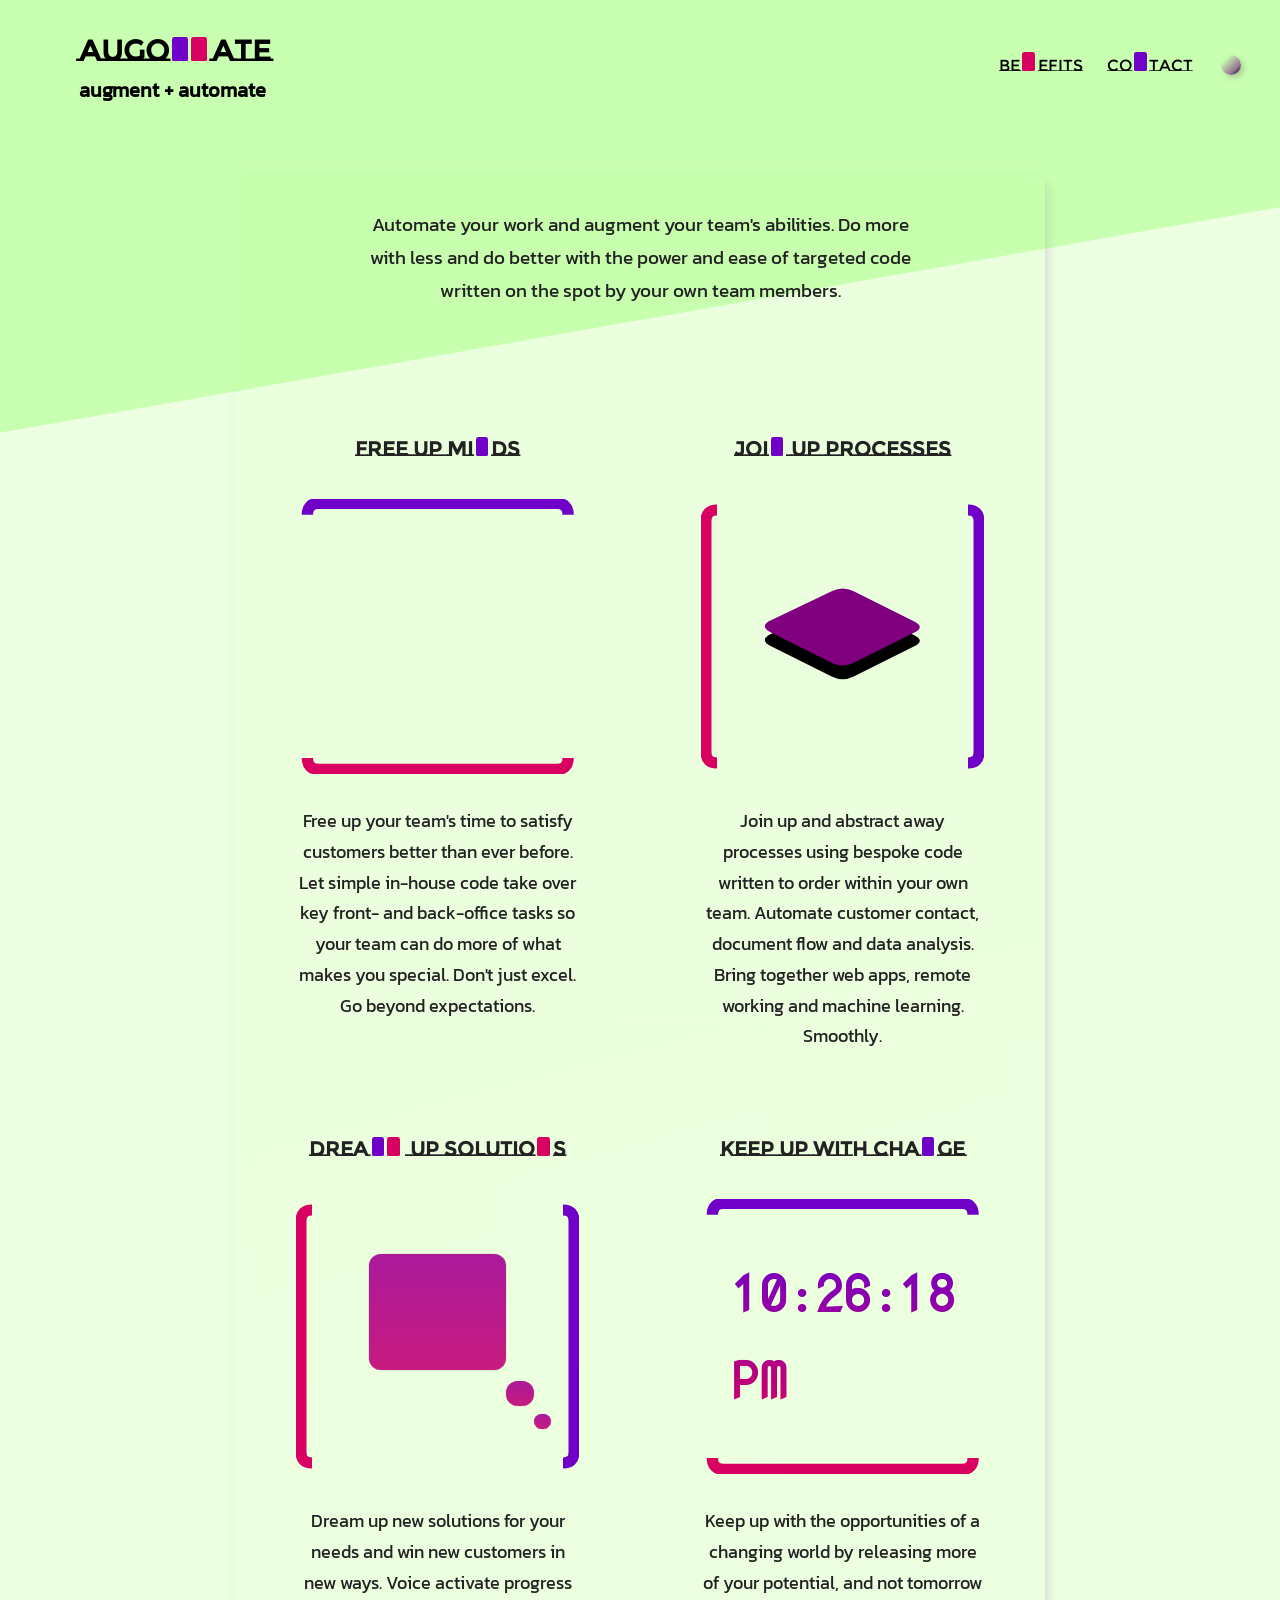
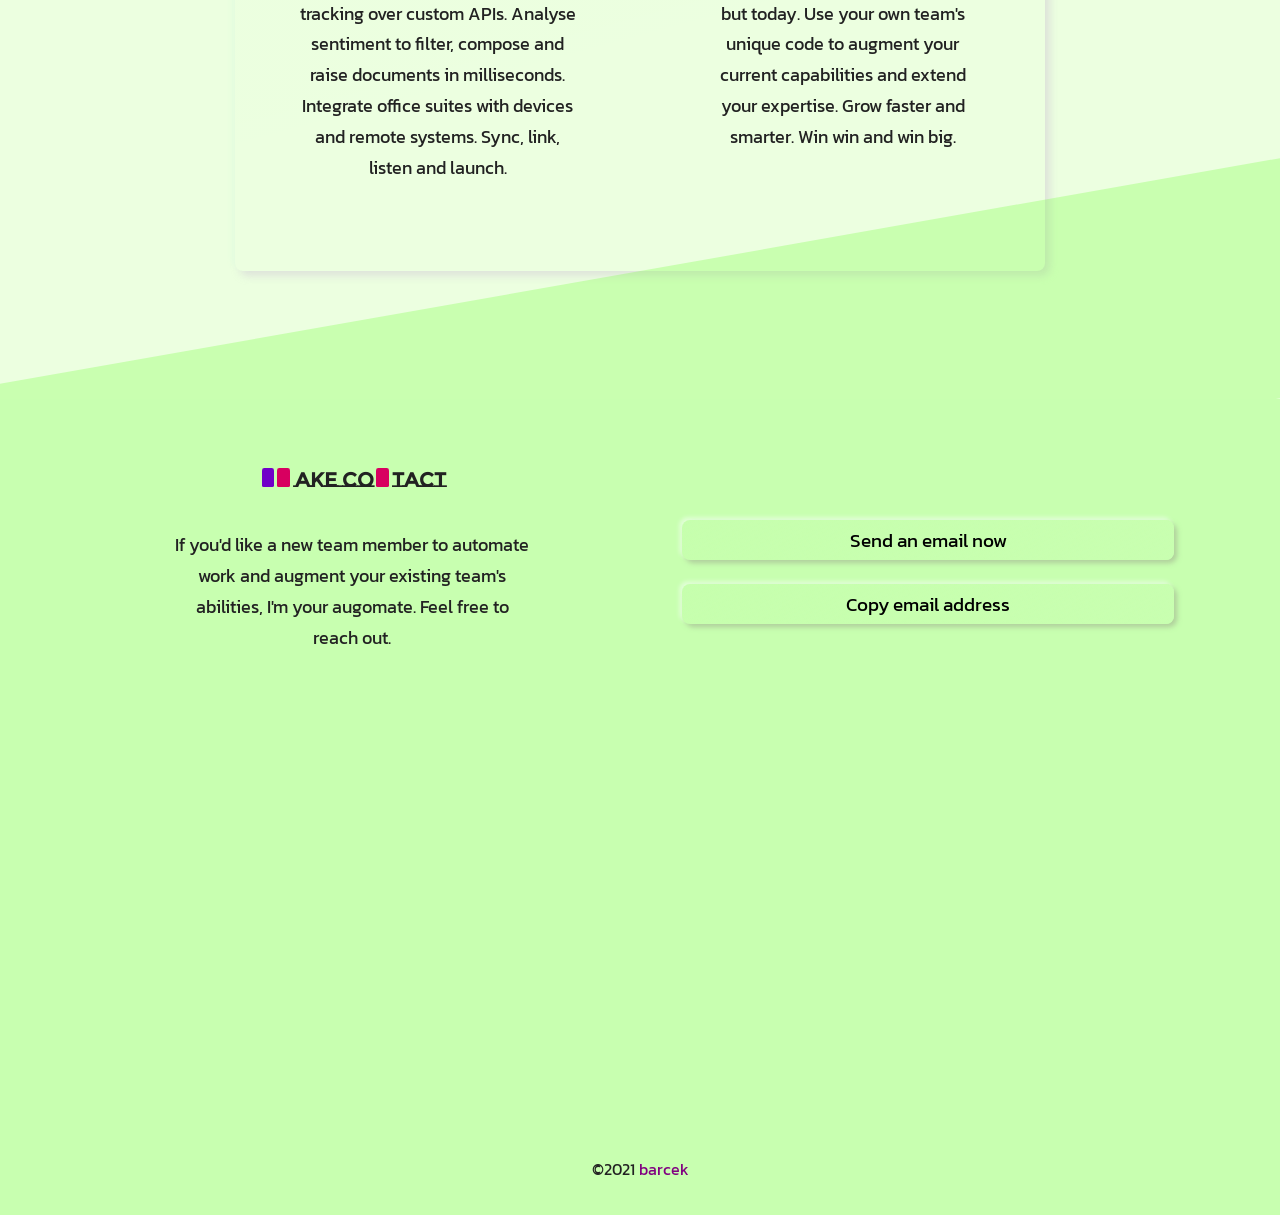
==== index.html @ 71f77b96 "feature: added 'Skip to content' link" ====
<!DOCTYPE html>
<html lang="en">

    <head>

        <meta charset="utf-8">
        <meta name="viewport" content="width=device-width,initial-scale=1.0">

        <meta name="title" content="AUGOMATE | automate your work & augment your team's abilities">
        <meta name="description" content="Do more & do better with the power & ease of targeted code written on the spot by your own team members.">
        <meta name="keywords" content="automation, automate, automated, augmentation, augment, augmented, team, back-office, join up, integrate, sync, excel, better, resources, processes, solutions, analysis, document, flow, app, remote, in-house, bespoke, code">

        <title>AUGOMATE | augment + automate</title>

        <link rel="icon" href="[data-uri]">
        <link rel="stylesheet" href="./style.css">
        <script src="./script.js" defer></script>

    </head>

    <body>

        <div class="splash splash--top"></div>

        <a href="#content" class="skip">Skip to content</a>

        <header>
            <a href="index.html">
                <section class="title__frame">
                    <h1 class="title__name" aria-label="augomate">
                        augo<span class="hidden">m</span><span class="bar bar--large bar--left"></span><span class="bar bar--large bar--right"></span>ate
                    </h1>
                    <h2 class="title__summary">
                        augment + automate
                    </h2>
                </section>
            </a>

            <nav class="outline outline--lit hidden" aria-label="main">
                <button class="btn--raised btn--menu" aria-controls="menu" aria-pressed="false" aria-label="menu toggle">
                    <div></div>
                    <div></div>
                    <div></div>
                </button>
            </nav>
            <ul class="menu__list transparent hidden" id="menu" aria-expanded="false">
                <div class="outline outline--lit">
                    <a href="#benefits" aria-label="benefits">
                        Be<span class="hidden">n</span><span class="bar bar--small bar--solo"></span>efits
                    </a>
                </div>
                <div class="outline outline--lit">
                    <a href="#contact" aria-label="contact">
                        Co<span class="hidden">n</span><span class="bar bar--small bar--solo"></span>tact
                    </a>
                </div>
                <div class="outline outline--lit theme__outline" tabindex="0" aria-label="theme toggle">
                    <div class="theme__disc"></div>
                </div>
            </ul>

        </header>

        <main id="content">

            <section class="card intro transparent">
                <p>Automate your work and augment your team's abilities. Do more with less and do better with the power and ease of targeted code written on the spot by your own team members.</p>
            </section>

            <article class="tablet tablet--offset">

                <section class="card transparent" id="benefits">
                    <h1 aria-label="free up minds">
                        Free Up Mi<span class="hidden">n</span><span class="bar bar--small bar--solo"></span>ds
                    </h1>
                    <div class="box" id="flow" role="presentation">
                        <svg class="box__bracket box__bracket--horizontal box__bracket--upper" viewBox="0 0 25 2">
                            <path d="M1,2 Q1,1 2,1 L23,1 Q24,1 24,2"></path>
                        </svg>
                        <div class="noscript">
                            <div class="flow__symbol">&num;</div>
                            <div class="flow__symbol">&hearts;</div>
                            <div class="flow__symbol">&reg;</div>
                            <div class="flow__symbol">&check;</div>
                            <div class="flow__symbol">&euro;</div>
                        </div>
                        <svg class="box__bracket box__bracket--horizontal box__bracket--lower" viewBox="0 0 25 2">
                            <path d="M1,0 Q1,1 2,1 L23,1 Q24,1 24,0"></path>
                        </svg>
                    </div>
                    <p>Free up your team's time to satisfy customers better than ever before. Let simple in-house code take over key front- and back-office tasks so your team can do more of what makes you special. Don't just excel. Go beyond expectations.</p>
                </section>

                <section class="card transparent">
                    <h1 aria-label="join up processes">
                        Joi<span class="hidden">n</span><span class="bar bar--small bar--solo"></span> Up Processes
                    </h1>
                    <div class="box" id="grid" role="presentation">
                        <svg class="box__bracket box__bracket--vertical box__bracket--left" viewBox="0 0 2 25">
                            <path d="M2,1 Q1,1 1,2 L1,23 Q1,24 2,24"></path>
                        </svg>
                        <svg class="box__image" viewBox="0 0 100 100">
                            <path class="box__image--bottom" d="m54,37 l22,11 q4,2 0,4 l-22,11 q-4,2 -8,0 l-22,-11 q-4,-2 -1,-4 l23,-11 q4,-2 8,0 z"></path>
                            <path class="box__image--inflow" d="M0,20 L36,38"></path>
                            <path class="box__image--inflow" d="M0,80 L26,66 Q28,65 26,64 L22,62 Q20,61 22,60 L40,51"></path>
                            <path class="box__image--outflow" d="M100,20 L64,38"></path>
                            <path class="box__image--top" d="M54,32 L76,43 Q80,45 76,47 L54,58 Q50,60 46,58 L24,47 Q20,45 23,43 L46,32 Q50,30 54,32 Z"></path>
                        </svg>
                        <svg class="box__bracket box__bracket--vertical box__bracket--right" viewBox="0 0 2 25">
                            <path d="M0,1 Q1,1 1,2 L1,23 Q1,24 0,24"></path>
                        </svg>
                    </div>
                    <p>Join up and abstract away processes using bespoke code written to order within your own team. Automate customer contact, document flow and data analysis. Bring together web apps, remote working and machine learning. Smoothly.</p>
                </section>

                <section class="card transparent">
                    <h1 aria-label="dream up solutions">
                        Drea<span class="hidden">m</span><span class="bar bar--small bar--left"></span><span class="bar bar--small bar--right"></span> Up Solutio<span class="hidden">n</span><span class="bar bar--small bar--solo"></span>s
                    </h1>
                    <div class="box" id="idea" role="presentation">
                        <svg class="box__bracket box__bracket--vertical box__bracket--left" viewBox="0 0 2 25">
                            <path d="M2,1 Q1,1 1,2 L1,23 Q1,24 2,24"></path>
                        </svg>
                        <div class="idea__bubble idea__bubble--large">
                            <div class="idea__backdrop"></div>
                        </div>
                        <div class="idea__bubble idea__bubble--small">
                            <div class="idea__backdrop"></div>
                        </div>
                        <div class="idea__bubble idea__bubble--small">
                            <div class="idea__backdrop"></div>
                        </div>
                        <svg class="box__bracket box__bracket--vertical box__bracket--right" viewBox="0 0 2 25">
                            <path d="M0,1 Q1,1 1,2 L1,23 Q1,24 0,24"></path>
                        </svg>
                    </div>
                    <p>Dream up new solutions for your needs and win new customers in new ways. Voice activate progress tracking over custom APIs. Analyse sentiment to filter, compose and raise documents in milliseconds. Integrate office suites with devices and remote systems. Sync, link, listen and launch.</p>
                </section>

                <section class="card transparent">
                    <h1 aria-label="keep up with change">
                        Keep Up With Cha<span class="hidden">n</span><span class="bar bar--small bar--solo"></span>ge
                    </h1>
                    <div class="box" id="time" role="presentation">
                        <svg class="box__bracket box__bracket--horizontal box__bracket--upper" viewBox="0 0 25 2">
                            <path d="M1,2 Q1,1 2,1 L23,1 Q24,1 24,2"></path>
                        </svg>
                        <svg class="box__bracket box__bracket--horizontal box__bracket--lower" viewBox="0 0 25 2">
                            <path d="M1,0 Q1,1 2,1 L23,1 Q24,1 24,0"></path>
                        </svg>
                        <p></p>
                    </div>
                    <p>Keep up with the opportunities of a changing world by releasing more of your potential, and not tomorrow but today. Use your own team's unique code to augment your current capabilities and extend your expertise. Grow faster and smarter. Win win and win big.</p>
                </section>

            </article>

        </main>

        <div class="splash splash--bottom"></div>

        <form id="contact">

            <section class="card transparent">
                <h1 aria-label="make contact">
                    <span class="hidden">M</span><span class="bar bar--small bar--left"></span><span class="bar bar--small bar--right"></span>ake Co<span class="hidden">n</span><span class="bar bar--small bar--solo"></span>tact
                </h1>
                <p>If you'd like a new team member to automate work and augment your existing team's abilities, I'm your augomate. Feel free to reach out.</p>
            </section>

            <fieldset class="form__btns">
                <div class="outline">
                    <button id="contact-send" class="btn--raised btn--form">
                        Send an email now
                    </button>
                </div>

                <div class="outline">
                    <button id="contact-copy" class="btn--raised btn--form">
                        Copy email address
                    </button>
                </div>

                <p class="form__note form--summary" aria-live="polite"></p>
            </fieldset>

        </form>

        <footer>

            <p>&copy;2021 <a href="https://github.com/barcek">barcek</a></p>

        </footer>

    </body>
</html>
---- style.css ----
* {
    margin: 0;
    padding: 0;
    box-sizing: border-box;
}

@font-face {
    font-family: "Montserrat Subrayada";
    src: url("./fonts/Montserrat_Subrayada/MontserratSubrayada-Regular.ttf");
}

@font-face {
    font-family: "Kanit";
    src: url("./fonts/Kanit/Kanit-Regular.ttf");
}

@font-face {
    font-family: "Nova Mono";
    src: url("./fonts/Nova_Mono/NovaMono-Regular.ttf");
}

:root {

    --outline: rgb(32, 192, 16);

    --splash-translucent: rgba(96, 255, 32, 0.25);
    --splash-opaque: rgb(200, 255, 176);

    --plateau: rgba(96, 255, 32, 0.01);
    --background: rgb(236, 255, 224);

    --highlight-light: rgba(232, 255, 224, 0.9);
    --highlight-strong: rgba(228, 255, 224, 0.9);
    --shadow-light: rgba(216, 216, 216, 0.75);
    --shadow-strong: rgba(168, 192, 150, 0.75);

    --accent-warm: rgb(216, 0, 96);
    --accent-mid: purple;
    --accent-cool: rgb(112, 0, 200);

    --grayscale-strong: #000;
    --grayscale-light: #222;

	--theme-other-primary: #979;
	--theme-other-secondary: rgb(200, 255, 176);
}

@media screen and (prefers-color-scheme: dark) {

    :root {

        --outline: rgb(24, 144, 12);

        --splash-translucent: rgba(0, 1, 0, 0.25);
        --splash-opaque: rgb(40, 54, 40);

        --plateau: rgba(96, 168, 32, 0.01);
        --background: rgb(56, 72, 56);

        --highlight-light: rgba(64, 88, 64, 0.9);
        --highlight-strong: rgba(68, 88, 68, 0.9);
        --shadow-light: rgba(16, 32, 16, 0.75);
        --shadow-strong: rgba(8, 16, 8, 0.75);

        --accent-warm: rgb(216, 0, 96);
        --accent-mid: rgb(168, 96, 192);
        --accent-cool: rgb(148, 80, 248);

        --grayscale-strong: #eee;
        --grayscale-light: #ddd;

		--theme-other-primary: rgb(255, 232, 48);
	    --theme-other-secondary: orange;
    }
}

html {
    scroll-behavior: smooth;
}

body.dark {

    --outline: rgb(24, 144, 12);

    --splash-translucent: rgba(0, 1, 0, 0.25);
    --splash-opaque: rgb(40, 54, 40);

    --plateau: rgba(96, 168, 32, 0.01);
    --background: rgb(56, 72, 56);

    --highlight-light: rgba(64, 88, 64, 0.9);
    --highlight-strong: rgba(68, 88, 68, 0.9);
    --shadow-light: rgba(16, 32, 16, 0.75);
    --shadow-strong: rgba(18, 24, 18, 0.75);

    --accent-warm: rgb(216, 0, 96);
    --accent-mid: rgb(168, 96, 192);
    --accent-cool: rgb(148, 80, 248);

    --grayscale-strong: #eee;
    --grayscale-light: #ddd;

	--theme-other-primary: rgb(255, 232, 48);
	--theme-other-secondary: orange;
}

body {
    background-color: var(--background);
    font-family: "Kanit", "Arial", sans-serif;
    color: var(--grayscale-light);
    font-size: 1.05rem;
    line-height: 1.75;
    overflow-x: hidden;
}

body::before {
    content: "narrow";
    display: none;
}

a {
    color: var(--accent-mid);
    text-decoration: none;
}

/* Outline */

:focus {
    outline: none;
}

.outline {
    position: relative;
    display: inline-block;
    padding: 0.25rem;
    border: 0.4rem solid transparent;
    border-radius: 0.25rem;
    transition: 200ms;
}

.outline:focus-within {
    border: 0.4rem solid var(--outline);
}

.outline--lit:hover {
    border: 0.4rem solid var(--outline);
}

/* Splashes */

.splash {
    position: absolute;
    left: 0vw;
    width: 100%;
    background-color: var(--splash-translucent);
    transform: skew(0, -10deg);
}

.splash--top {
    top: -15vw;
    height: 60vw;
    z-index: 1;
}

.splash--bottom {
    height: 50vw;
}

/* Bars */

.bar {
    display: inline-block;
    border-radius: 0.15rem 0.15rem 0.1rem 0.1rem;
}

.bar--small {
    width: 0.8rem;
    height: 1.2rem;
}

.bar--large {
    width: 1rem;
    height: 1.5rem;
}

.bar--small:nth-of-type(odd),
.card:nth-of-type(odd) > h1 > .bar:nth-of-type(odd) {
    background-color: var(--accent-warm);
    animation: pump-low 2400ms 400ms infinite;
}

.bar--small:nth-of-type(even),
.card:nth-of-type(even) > h1 > .bar {
    background-color: var(--accent-cool);
    animation: pump-low 2400ms reverse infinite;
}

.bar--large:nth-of-type(odd) {
    background-color: var(--accent-warm);
    animation: pump-high 2400ms 400ms infinite;
}

.bar--large:nth-of-type(even) {
    background-color: var(--accent-cool);
    animation: pump-high 2400ms reverse infinite;
}

.bar--left {
    margin: 0 0.09rem 0 0.2rem;
}

.bar--right {
    margin: 0 0.3rem 0 0.09rem;
}

.bar--solo {
    margin: 0 0.15rem;
}

@keyframes pump-low {

    0% { height: 1.2rem; }
    10% { height: 0.3rem; }
    20% { height: 0.3rem; }
    30% { height: 1.2rem; }
    40% { height: 1.2rem; }
    50% { height: 0.1rem; }
    60% { height: 1.2rem; }
    70% { height: 0.1rem; }
    80% { height: 0.3rem; }
    90% { height: 0.1rem; }
    100% { height: 1.2rem; }
}

@keyframes pump-high {

    0% { height: 1.5rem; }
    10% { height: 0.6rem; }
    20% { height: 0.6rem; }
    30% { height: 1.5rem; }
    40% { height: 1.5rem; }
    50% { height: 0.1rem; }
    60% { height: 1.2rem; }
    70% { height: 0.1rem; }
    80% { height: 0.3rem; }
    90% { height: 0.1rem; }
    100% { height: 1.5rem; }
}

/* Buttons */

button {
    border: none;
    border-radius: 0.5rem;
    transition: 300ms;
}

.btn--raised {
    background-color: var(--plateau);
    background-image: linear-gradient(-30deg, var(--splash-opaque), transparent);
    box-shadow: 0.2rem 0.2rem 0.3rem var(--shadow-strong), -0.15rem -0.15rem 0.25rem var(--highlight-light);
}

.btn--raised:active {
    background-color: var(--plateau);
    box-shadow: inset 0.2rem 0.2rem 0.5rem var(--shadow-strong), inset -0.2rem -0.2rem 0.5rem var(--highlight-light);
}

/* Header */

header {
    width: 100%;
    height: 9rem;
    padding: 1.65rem 1.5rem 1.5rem 1.5rem;
    color: var(--grayscale-strong);
}

.title__frame {
    position: relative;
    padding: 0.15rem;
    color: var(--grayscale-strong);
    transition: 300ms;
    z-index: 2;
}

.title__name {
    font-family: "Montserrat Subrayada", "Arial", sans-serif;
    font-size: 1.8rem;
}

.title__summary {
    position: absolute;
    top: 3rem;
    font-size: 1.28rem;
}

header > .outline {
    position: absolute;
    top: 2.15rem;
    right: 1.2rem;
    z-index: 3;
}

.btn--menu {
    position: relative;
    display: flex;
    flex-direction: column;
    align-items: center;
    justify-content: space-around;
    width: 2.5rem;
    height: 2.5rem;
    padding: 0.3rem;
    z-index: 3;
}

.btn--menu > div {
    width: 2rem;
    height: 0.35rem;
    background-color: var(--grayscale-light);
    border-radius: 0.15rem;
}

.menu__list {
    position: absolute;
    display: flex;
    align-items: center;
    justify-content: center;
    top: 1rem;
    right: 4.75rem;
    width: 17rem;
    padding: 1.35rem 0 1.35rem 0;
    list-style: none;
    font-family: "Montserrat Subrayada", "Arial", sans-serif;
    font-size: 1rem;
    text-align: right;
    transform: translateX(6rem);
    transition: 300ms;
    z-index: 2;
}

.menu__list > .outline {
    padding: 0.35rem 0.25rem 0.15rem 0.25rem;
}

.menu__list > .outline > a {
    color: inherit;
}

.menu__list > .outline:nth-of-type(odd) > a > .bar {
    background-color: var(--accent-warm);
    animation: pump-low 2400ms 400ms infinite;
}

.menu__list > .outline:nth-of-type(even) >  a > .bar {
    background-color: var(--accent-cool);
    animation: pump-low 2400ms reverse infinite;
}

/* Theme */

.theme__disc {
    width: 1.25rem;
    height: 1.25rem;
    margin: 0.2rem 0.25rem 0.3rem 0.25rem;
    background-image: linear-gradient(135deg, var(--theme-other-secondary) 20%, var(--theme-other-primary) 70%, var(--grayscale-strong));
    border-radius: 50%;
    box-shadow: 0.2rem 0.2rem 0.3rem var(--shadow-strong);
}

body.dark .theme__disc {
    background-image: linear-gradient(-30deg, var(--theme-other-secondary) 1%, var(--theme-other-primary) 75%, var(--grayscale-strong));
    box-shadow: 0 0 1rem var(--theme-other-primary);
}

/* Toggled classes */

.hidden {
    display: none;
}

.transparent {
    opacity: 0;
}

.open {
    transform: translateX(0);
}
/*
.visually-hidden {
    position: absolute;
    width: 1px;
    height: 1px;
    border: 0;
    padding: 0;
    clip: rect(0 0 0 0);
    white-space: nowrap;
    overflow: hidden;
    opacity: 0;
    transform: scale(0);
}
*/

/* Skip */

.skip {
    display: block;
    position: absolute;
    left: -7.5rem;
    padding: 0.3rem 0 0 0.5rem;
    font-size: 0.95rem;
    color: var(--grayscale-light);
    z-index: 1;
    transition: 300ms;
}

.skip:focus {
    left: 0;
}

/* Main */

.intro, .tablet {
    left: 50%;
    transform: translateX(-50%);
    width: 80%;
}

.intro {
    position: absolute;
    z-index: 1;
}

.tablet {
	display: flex;
	flex-wrap: wrap;
	align-items: flex-start;
	justify-content: center;
    position: relative;
    background-image: linear-gradient(-15deg, transparent, var(--plateau));
    border-radius: 0.5rem;
    box-shadow: 0.3rem 0.3rem 0.5rem var(--shadow-light), -0.2rem -0.2rem 0.35rem var(--highlight-strong);
    overflow: hidden;
}

.tablet--offset {
    padding-top: 15rem;
}

.card {
    display: flex;
    flex-wrap: wrap;
    align-items: center;
    justify-content: center;
    transition: 800ms;
}

.card > h1 {
    width: 100%;
    margin-top: 2rem;
    font-family: "Montserrat Subrayada", "Arial", sans-serif;
    font-size: 1.15rem;
    text-align: center;
}

.card > p {
    padding: 10%;
    text-align: center;
}

.card > p + p {
    padding-top: 0;
}

.card > p:first-of-type:last-of-type {
    padding-top: 2rem;
    padding-bottom: 3rem;
}

.box {
    position: relative;
    width: 80%;
    height: 62vw;
    margin-top: 2rem;
    padding: 1%;
    background-color: transparent;
    overflow: hidden;
}

.box__bracket {
    position: absolute;
    stroke-width: 1;
    fill: none;
}

.box__bracket--horizontal {
    width: 100%;
}

.box__bracket--vertical {
    height: 100%;
}

.box__bracket--upper, .box__bracket--right {
    stroke: var(--accent-cool);
}

.box__bracket--lower, .box__bracket--left {
    stroke: var(--accent-warm);
}

.box__bracket--upper {
    left: 0;
    top: -2.5%;
}

.box__bracket--lower {
    left: 0;
    bottom: -2.5%;
}

.box__bracket--left {
    top: 0;
    left: -2%;
}

.box__bracket--right {
    top: 0;
    right: -2%;
}

/* Flow */

#flow > .flow__symbol, #flow > .noscript > .flow__symbol {
    position: absolute;
    top: 100%;
    left: 50%;
    color: var(--accent-cool);
    font-size: 3rem;
    text-shadow: 0 0 0.05rem var(--accent-mid);
    animation: rise 2400ms linear infinite;
    z-index: -1;
}

#flow > .noscript > .flow__symbol:nth-of-type(1) {
    left: 15%;
    font-size: 2.5rem;
}

#flow > .noscript > .flow__symbol:nth-of-type(2) {
    left: 70%;
    font-size: 3rem;
    animation-delay: 600ms;
}

#flow > .noscript > .flow__symbol:nth-of-type(3) {
    left: 80%;
    font-size: 3.25rem;
    animation-delay: 2400ms;
}

#flow > .noscript > .flow__symbol:nth-of-type(4) {
    left: 30%;
    font-size: 2.75rem;
    animation-delay: 1800ms;
}

#flow > .noscript > .flow__symbol:nth-of-type(5) {
    left: 50%;
    font-size: 3.5rem;
    animation-delay: 1200ms;
}

@keyframes rise {

    from {
        top: 100%;
        color: var(--accent-warm);
        opacity: 1;
        text-shadow: 0 0 0.075rem var(--accent-warm);
    }
    to {
        top: -35%;
        color: var(--accent-cool);
        opacity: 0.75;
        text-shadow: 0 0 0.075rem var(--accent-cool);
    }
}

/* Grid */

.box__image--inflow,
.box__image--outflow {
    stroke: #000;
    stroke-width: 3;
    stroke-linecap: round;
    fill: none;
}

.box__image--inflow {
    stroke: var(--accent-warm);
    stroke-dasharray: 60;
    stroke-dashoffset: 60;
    animation: flow-in 1600ms linear infinite;
}

.box__image--outflow {
    stroke: var(--accent-cool);
    stroke-width: 4;
    stroke-dasharray: 60;
    stroke-dashoffset: -60;
    animation: flow-out 1600ms 1600ms linear infinite;
}

.box__image--top {
    stroke: none;
    fill: var(--accent-mid);
    animation: pulse 800ms ease alternate infinite;
}

@keyframes flow-in {
    from {
        stroke-dashoffset: 60;
    }
    to {
        stroke-dashoffset: -60;
    }
}

@keyframes flow-out {
    from {
        stroke-dashoffset: -60;
    }
    to {
        stroke-dashoffset: 60;
    }
}

@keyframes pulse {
    from {
        fill: var(--accent-warm);
    }
    to {
        fill: var(--accent-cool);
    }
}

/* Idea */

.idea__bubble {
    position: absolute;
    border-radius: 0.75rem;
    box-shadow: 0 0 0.05rem var(--accent-mid);
    overflow: hidden;
    animation: fade-in-out 2400ms alternate infinite;
}

.idea__bubble--large {
    top: 20%;
    left: 26%;
    width: 48%;
    height: 42%;
    animation-delay: 800ms;
}

.idea__bubble--small:nth-of-type(2) {
    top: 66%;
    left: 74%;
    width: 10%;
    height: 9%;
    animation-delay: 400ms;
}

.idea__bubble--small:last-of-type {
    top: 78%;
    left: 84%;
    width: 6%;
    height: 5.5%;
}

.idea__backdrop {
    width: 265%;
    height: 325%;
    background-image: linear-gradient(var(--accent-cool), var(--accent-warm));
    opacity: 0.9;
    transform: translate(-50%, -50%);
    transform-origin: 50% 50%;
    animation: shift 2500ms ease-in-out alternate infinite;
}

@keyframes fade-in-out {
    0% {
        opacity: 0;
    }
    25% {
        opacity: 0;
    }
    100% {
        opacity: 1;
    }
}

@keyframes shift {
    from {
        transform: translate(-50%, -50%) rotate(0deg);
    }
    to {
        transform: translate(-50%, -50%) rotate(360deg);
    }
}

/* Time */

#time > p {
    position: absolute;
    top: 50%;
    left: 50%;
    transform: translate(-50%, -50%);
    color: var(--accent-mid);
    font-family: "Nova Mono", monospace;
    font-size: 12vw;
    font-weight: 600;
    animation: leap ease 1200ms;
}

@supports (background-clip: text) {

    #time > p {
        background-image: linear-gradient(180deg, var(--accent-cool), var(--accent-warm));
        background-clip: text;
        color: transparent;
    }
}

@keyframes leap {
    from {
        transform: translate(-50%, -50%) scale(1.02);
    }
    to {
        transform: translate(-50%, -50%) scale(1);
    }
}

/* Contact */

#contact {
	display: flex;
	flex-wrap: wrap;
	align-items: flex-start;
	justify-content: center;
    position: relative;
    top: 4rem;
    width: 100%;
    padding: 0 12vw;
    background-color: var(--splash-opaque);
    z-index: 1;
}

form > .card {
    flex: 1 1 100%;
    margin-top: 5vw;
    margin-bottom: 2rem;
}

form .form__btns {
    width: 100%;
    border: none;
}

form .outline {
    display: block;
    width: 100%;
    margin-top: 0.25rem;
}

form .outline > .btn--form {
    width: 100%;
    height: 2.5rem;
    padding: 0.3rem;
    color: var(--grayscale-strong);
    font-family: "Kanit", "Arial", sans-serif;
    font-size: 1.2rem;
}

form .form__note {
    margin-bottom: 0;
    padding: 0.25rem 0 0 0.25rem;
    font-size: 1rem;
}

form .form--summary {
    height: 1.5rem;
    padding-top: 0.75rem;
    color: inherit;
    font-size: inherit;
    text-align: center;
    transition: 300ms;
}

/* Footer */

footer {
    position: relative;
    width: 100%;
    height: 55vw;
    display: flex;
    align-items: center;
    justify-content: center;
    background-color: var(--splash-opaque);
}

footer > p {
    position: absolute;
    bottom: 2rem;
    width: 80%;
    font-size: 0.7rem;
    text-align: center;
}

@media screen and (min-width: 400px) {

    body {
        font-size: 1.1rem;
    }

    .tablet--offset {
        padding-top: 14rem;
    }

    .card > h1 {
        font-size: 1.25rem;
    }
}

@media screen and (min-width: 500px) {

    .intro, .tablet {
        width: 64%;
    }

    .tablet--offset {
        padding-top: 16rem;
    }

    .card > p {
        padding: 10% 15%;
    }

    .box {
        width: 70%;
        height: 45vw;
    }

    #time > p {
        font-size: 8.5vw;
    }

    #contact {
        padding: 0 20vw;
    }

    footer > p {
        font-size: 0.8rem;
    }
}

@media screen and (min-width: 650px) {

    body::before {
        content: "wide";
        display: none;
    }

    header > .outline {
        display: none;
    }

    .title__frame {
        display: block;
        opacity: 1;
    }

    .menu__list {
        display: flex;
        top: 1rem;
        right: 0;
        width: 20rem;
        height: 6rem;
        padding: 1.35rem 0 1.35rem 0;
        transform: translateX(0);
        opacity: 1;
    }

    .menu__list > .outline {
        margin: 0 0 0 0.25rem;
    }

    .intro, .tablet {
        width: 90%;
    }

    .intro {
        font-size: 1.18rem;
    }

    .tablet {
        padding-bottom: 2.5rem;
    }

    .tablet--offset {
        padding-top: 14rem;
    }

    .card {
        flex: 1 1 45%;
    }

    .tablet--column {
        padding-left: 20%;
        padding-right: 20%;
    }

    .tablet--column > .card {
        flex: 1 1 100%;
    }

    .tablet--column > .card > p {
        padding: 0.75rem 0;
        text-align: left;
    }

    .tablet--column > .card > p:last-of-type {
        padding-bottom: 2rem;
    }

    .tablet--column > .card > button {
        margin: 1.5rem 0;
    }

    .box {
        height: 31vw;
    }

    #time > p {
        font-size: 6.4vw;
    }

    footer > p {
        font-size: 0.9rem;
    }
}

@media screen and (min-width: 750px) {

    .splash--top {
        height: 40vw;
    }

    #contact {
        top: 6rem;
    }

    footer > p {
        font-size: 1rem;
    }
}

@media screen and (min-width: 900px) {

    header {
        height: 11rem;
        padding: 1.5rem 6vw;
    }

    .intro, .tablet {
        width: 810px;
    }

    .tablet--column {
        padding-left: 160px;
        padding-right: 160px;
    }

    .box {
        height: 275px;
    }

    #time > p {
        font-size: 50px;
    }

    .splash--bottom, #contact {
        height: 15rem;
    }

    #contact {
        flex-gap: 1rem;
	    align-items: center;
	    justify-content: space-between;
        top: 8rem;
        padding: 5vw 5vw 0 5vw;
    }

    #contact > .card > h1 {
        margin-top: 0;
    }

    #contact > .card, #contact > .form__btns {
        flex: 1 1 30%;
        margin: 0 2rem;
    }

    .footer {
        height: 25rem;
    }
}

@media screen and (prefers-reduced-motion: reduce) {

    * {
        transition: none;
        animation: none;
    }

    html {
        scroll-behavior: auto;
    }
}
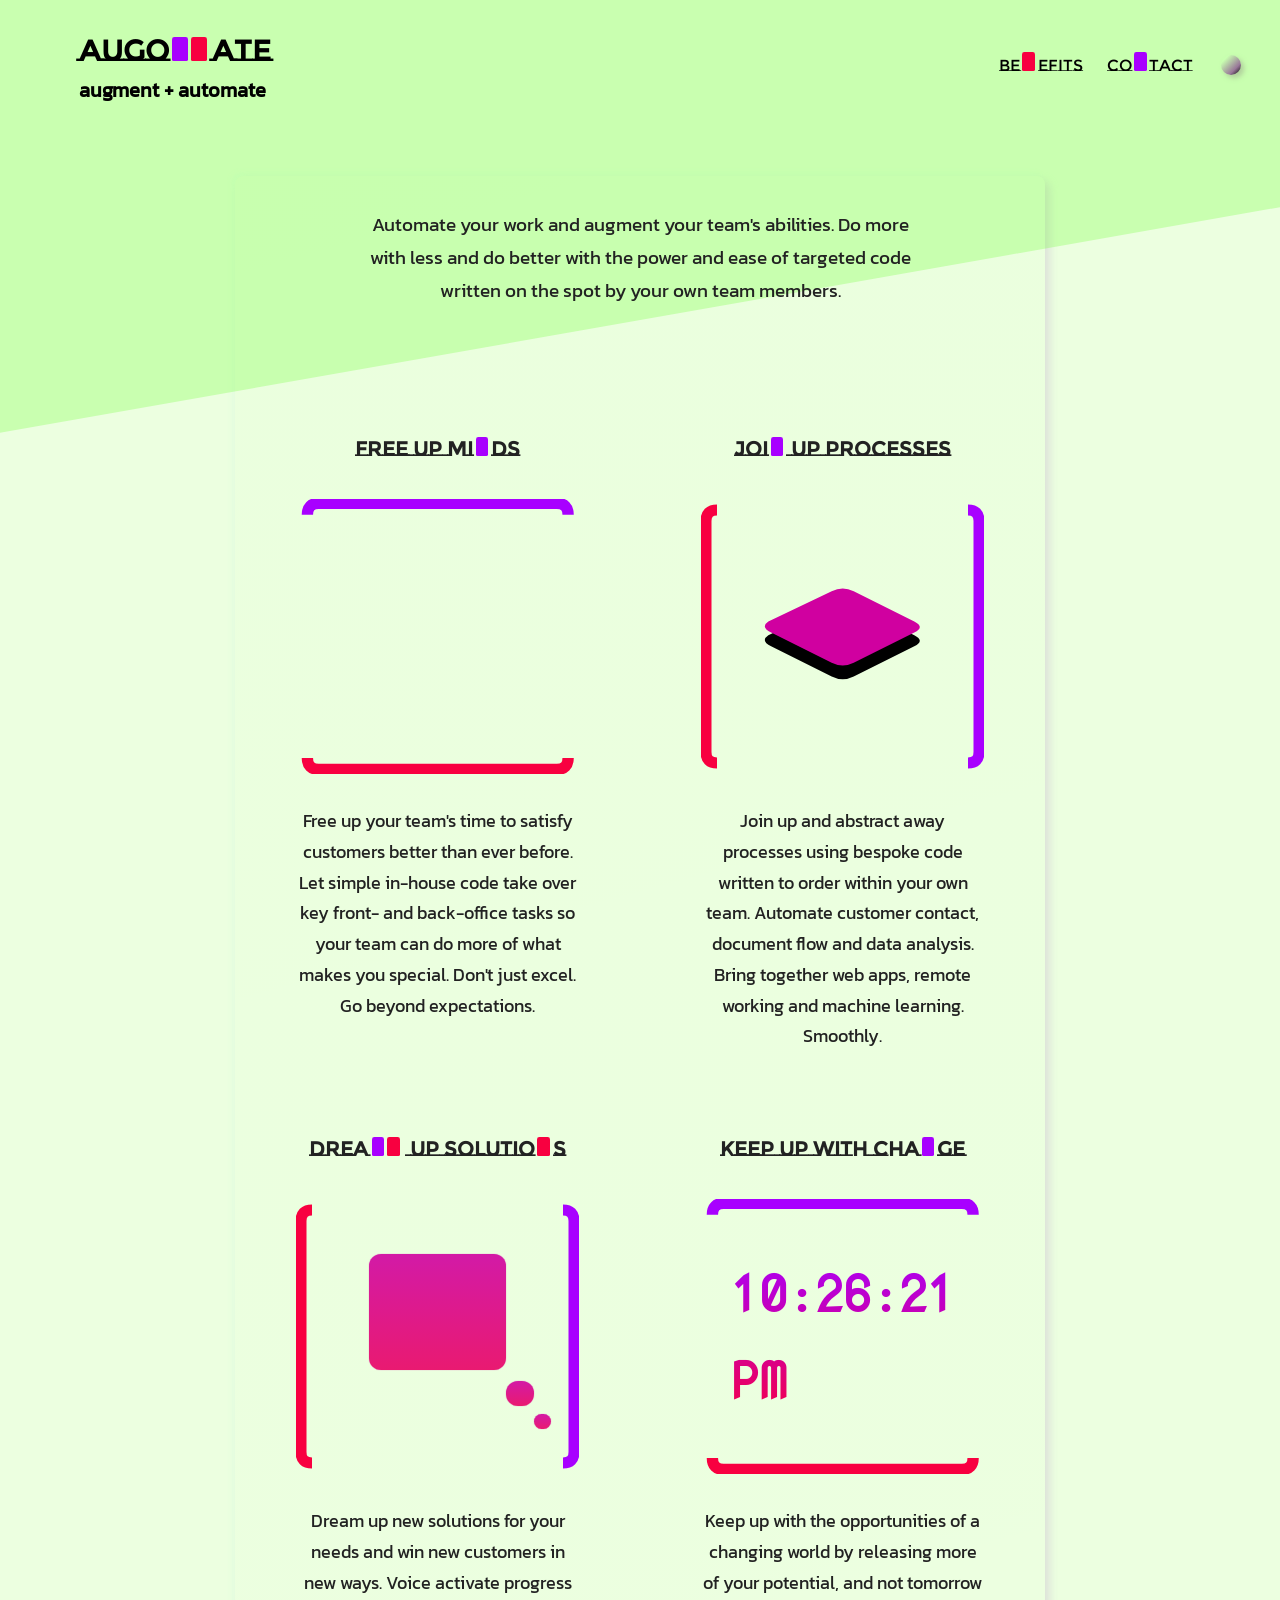
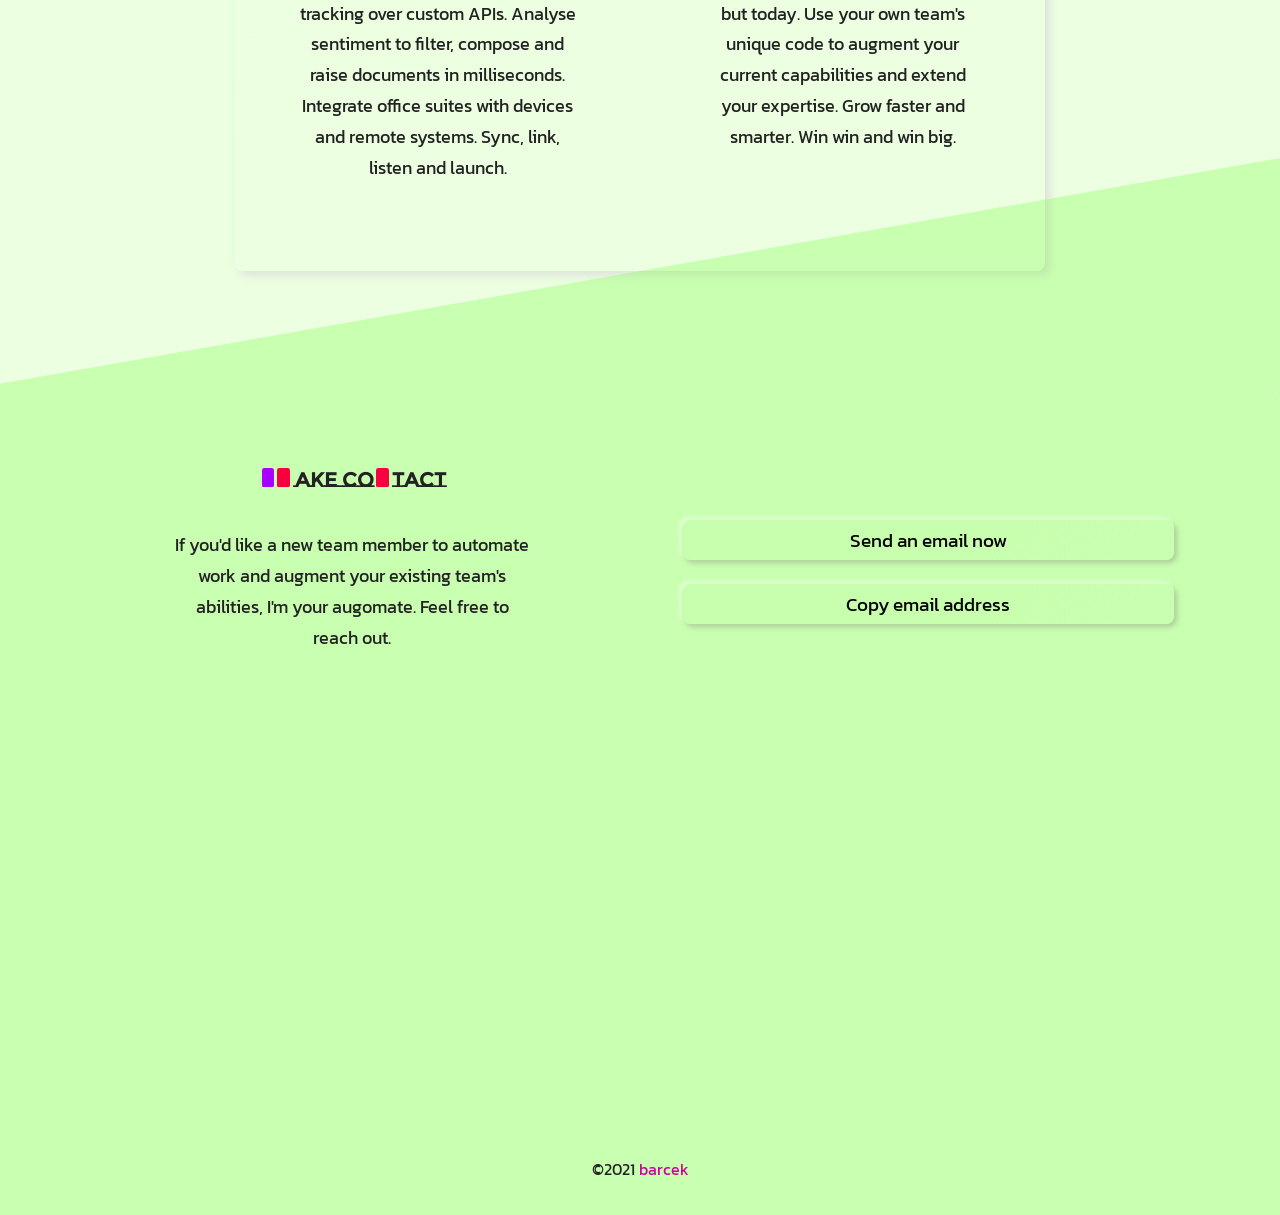
==== commit 91d3526b: "style: modified accent palette" ====
--- a/index.html
+++ b/index.html
@@ -12,7 +12,7 @@
 
         <title>AUGOMATE | augment + automate</title>
 
-        <link rel="icon" href="[data-uri]">
+        <link rel="icon" href="[data-uri]">
         <link rel="stylesheet" href="./style.css">
         <script src="./script.js" defer></script>
 
--- a/style.css
+++ b/style.css
@@ -34,9 +34,9 @@
     --shadow-light: rgba(216, 216, 216, 0.75);
     --shadow-strong: rgba(168, 192, 150, 0.75);
 
-    --accent-warm: rgb(216, 0, 96);
-    --accent-mid: purple;
-    --accent-cool: rgb(112, 0, 200);
+    --accent-warm: rgb(248, 0, 64);
+    --accent-mid: rgb(208, 0, 160);
+    --accent-cool: rgb(168, 0, 255);
 
     --grayscale-strong: #000;
     --grayscale-light: #222;
@@ -63,7 +63,7 @@
         --shadow-strong: rgba(8, 16, 8, 0.75);
 
         --accent-warm: rgb(216, 0, 96);
-        --accent-mid: rgb(168, 96, 192);
+        --accent-mid: rgb(182, 40, 172);
         --accent-cool: rgb(148, 80, 248);
 
         --grayscale-strong: #eee;
@@ -94,7 +94,7 @@
     --shadow-strong: rgba(18, 24, 18, 0.75);
 
     --accent-warm: rgb(216, 0, 96);
-    --accent-mid: rgb(168, 96, 192);
+    --accent-mid: rgb(182, 40, 172);
     --accent-cool: rgb(148, 80, 248);
 
     --grayscale-strong: #eee;
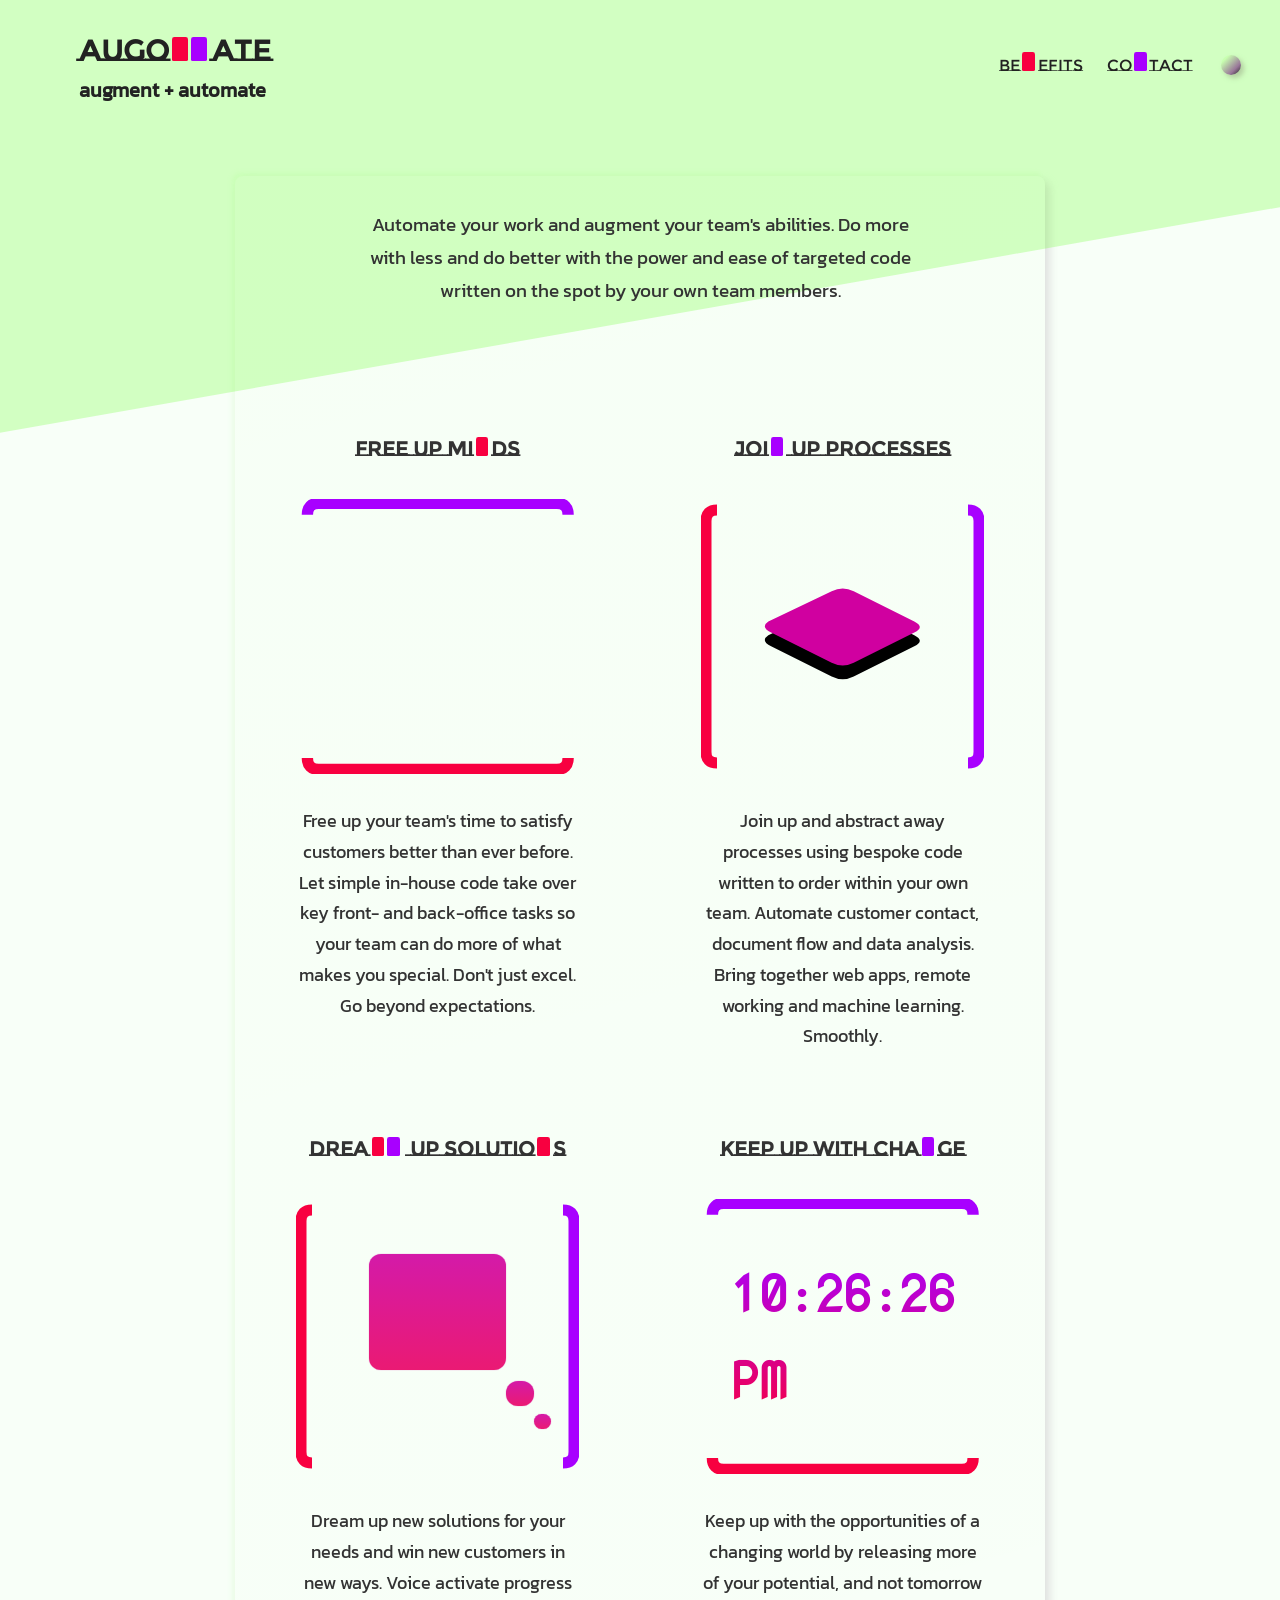
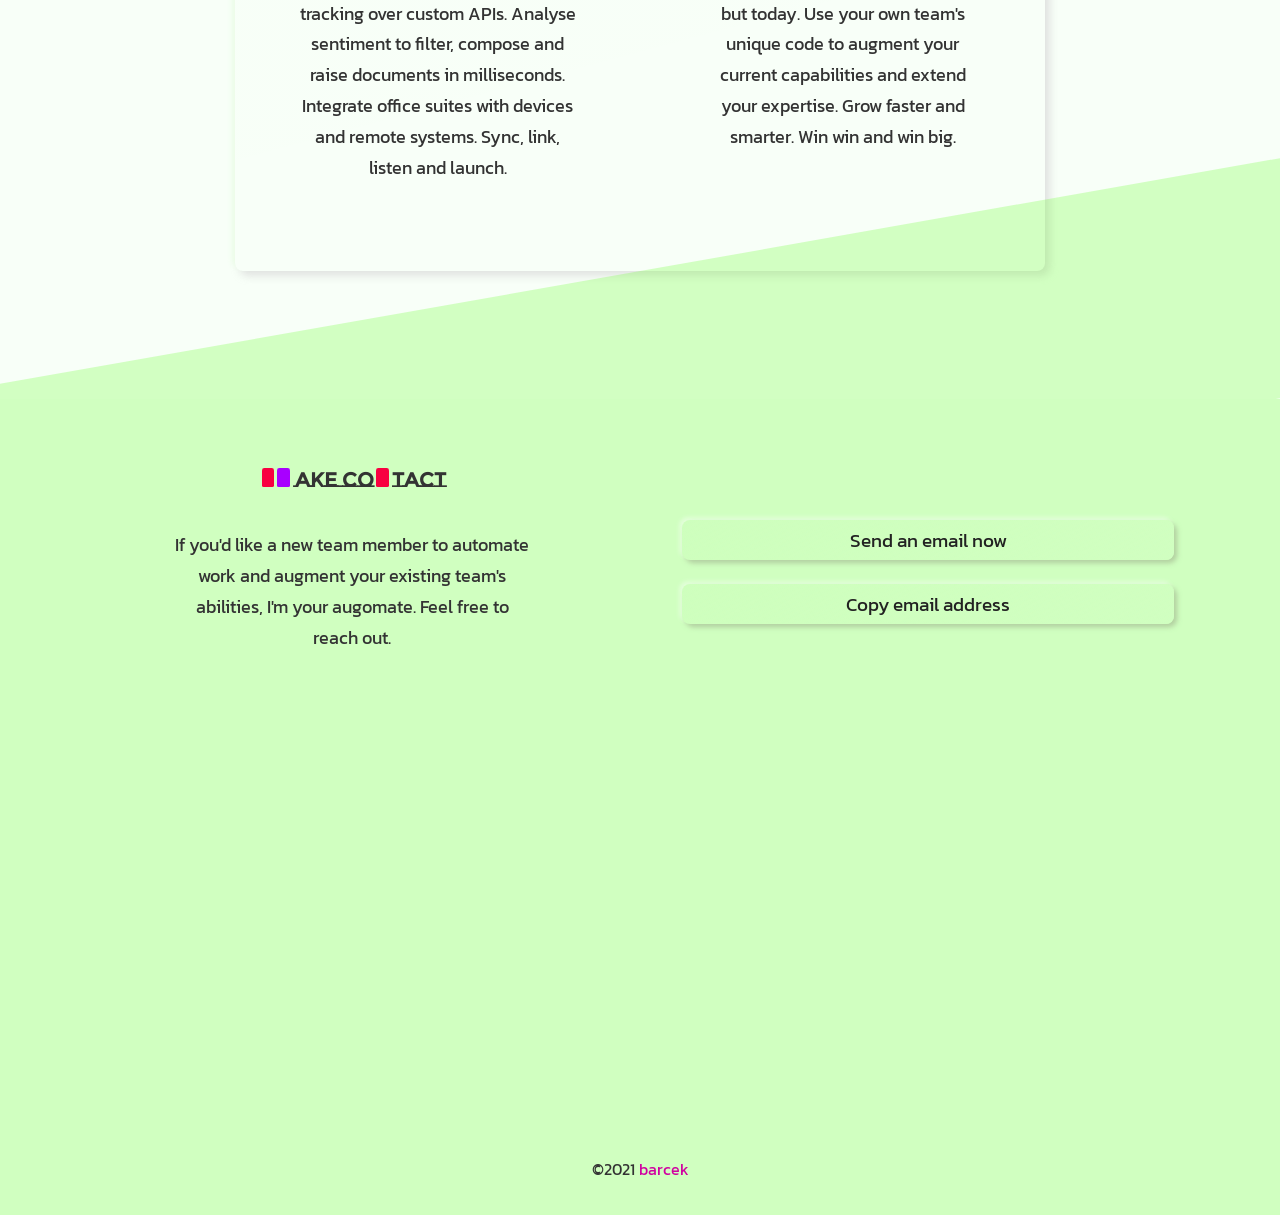
==== commit b4a45f6e: "fix: restored bar alternation & revised replaced character presence" ====
--- a/index.html
+++ b/index.html
@@ -28,7 +28,7 @@
             <a href="index.html">
                 <section class="title__frame">
                     <h1 class="title__name" aria-label="augomate">
-                        augo<span class="hidden">m</span><span class="bar bar--large bar--left"></span><span class="bar bar--large bar--right"></span>ate
+                        augo<span class="visually-hidden">m</span><div class="bar bar--large bar--left"></div><div class="bar bar--large bar--right"></div>ate
                     </h1>
                     <h2 class="title__summary">
                         augment + automate
@@ -46,12 +46,12 @@
             <ul class="menu__list transparent hidden" id="menu" aria-expanded="false">
                 <div class="outline outline--lit">
                     <a href="#benefits" aria-label="benefits">
-                        Be<span class="hidden">n</span><span class="bar bar--small bar--solo"></span>efits
+                        Be<span class="visually-hidden">n</span><div class="bar bar--small bar--solo"></div>efits
                     </a>
                 </div>
                 <div class="outline outline--lit">
                     <a href="#contact" aria-label="contact">
-                        Co<span class="hidden">n</span><span class="bar bar--small bar--solo"></span>tact
+                        Co<span class="visually-hidden">n</span><div class="bar bar--small bar--solo"></div>tact
                     </a>
                 </div>
                 <div class="outline outline--lit theme__outline" tabindex="0" aria-label="theme toggle">
@@ -71,7 +71,7 @@
 
                 <section class="card transparent" id="benefits">
                     <h1 aria-label="free up minds">
-                        Free Up Mi<span class="hidden">n</span><span class="bar bar--small bar--solo"></span>ds
+                        Free Up Mi<span class="visually-hidden">n</span><div class="bar bar--small bar--solo"></div>ds
                     </h1>
                     <div class="box" id="flow" role="presentation">
                         <svg class="box__bracket box__bracket--horizontal box__bracket--upper" viewBox="0 0 25 2">
@@ -93,7 +93,7 @@
 
                 <section class="card transparent">
                     <h1 aria-label="join up processes">
-                        Joi<span class="hidden">n</span><span class="bar bar--small bar--solo"></span> Up Processes
+                        Joi<span class="visually-hidden">n</span><div class="bar bar--small bar--solo"></div> Up Processes
                     </h1>
                     <div class="box" id="grid" role="presentation">
                         <svg class="box__bracket box__bracket--vertical box__bracket--left" viewBox="0 0 2 25">
@@ -115,7 +115,7 @@
 
                 <section class="card transparent">
                     <h1 aria-label="dream up solutions">
-                        Drea<span class="hidden">m</span><span class="bar bar--small bar--left"></span><span class="bar bar--small bar--right"></span> Up Solutio<span class="hidden">n</span><span class="bar bar--small bar--solo"></span>s
+                        Drea<span class="visually-hidden">m</span><div class="bar bar--small bar--left"></div><div class="bar bar--small bar--right"></div> Up Solutio<span class="visually-hidden">n</span><div class="bar bar--small bar--solo"></div>s
                     </h1>
                     <div class="box" id="idea" role="presentation">
                         <svg class="box__bracket box__bracket--vertical box__bracket--left" viewBox="0 0 2 25">
@@ -139,7 +139,7 @@
 
                 <section class="card transparent">
                     <h1 aria-label="keep up with change">
-                        Keep Up With Cha<span class="hidden">n</span><span class="bar bar--small bar--solo"></span>ge
+                        Keep Up With Cha<span class="visually-hidden">n</span><div class="bar bar--small bar--solo"></div>ge
                     </h1>
                     <div class="box" id="time" role="presentation">
                         <svg class="box__bracket box__bracket--horizontal box__bracket--upper" viewBox="0 0 25 2">
@@ -163,7 +163,7 @@
 
             <section class="card transparent">
                 <h1 aria-label="make contact">
-                    <span class="hidden">M</span><span class="bar bar--small bar--left"></span><span class="bar bar--small bar--right"></span>ake Co<span class="hidden">n</span><span class="bar bar--small bar--solo"></span>tact
+                    <span class="visually-hidden">M</span><div class="bar bar--small bar--left"></div><div class="bar bar--small bar--right"></div>ake Co<span class="visually-hidden">n</span><div class="bar bar--small bar--solo"></div>tact
                 </h1>
                 <p>If you'd like a new team member to automate work and augment your existing team's abilities, I'm your augomate. Feel free to reach out.</p>
             </section>
--- a/style.css
+++ b/style.css
@@ -21,16 +21,16 @@
 
 :root {
 
-    --outline: rgb(32, 192, 16);
+    --outline: rgb(88, 192, 80);
 
     --splash-translucent: rgba(96, 255, 32, 0.25);
-    --splash-opaque: rgb(200, 255, 176);
+    --splash-opaque: rgb(208, 255, 192);
 
     --plateau: rgba(96, 255, 32, 0.01);
-    --background: rgb(236, 255, 224);
+    --background: rgb(248, 255, 248);
 
     --highlight-light: rgba(232, 255, 224, 0.9);
-    --highlight-strong: rgba(228, 255, 224, 0.9);
+    --highlight-strong: rgba(236, 255, 232, 0.9);
     --shadow-light: rgba(216, 216, 216, 0.75);
     --shadow-strong: rgba(168, 192, 150, 0.75);
 
@@ -38,8 +38,8 @@
     --accent-mid: rgb(208, 0, 160);
     --accent-cool: rgb(168, 0, 255);
 
-    --grayscale-strong: #000;
-    --grayscale-light: #222;
+    --grayscale-strong: #222;
+    --grayscale-light: #333;
 
 	--theme-other-primary: #979;
 	--theme-other-secondary: rgb(200, 255, 176);
@@ -52,7 +52,7 @@
         --outline: rgb(24, 144, 12);
 
         --splash-translucent: rgba(0, 1, 0, 0.25);
-        --splash-opaque: rgb(40, 54, 40);
+        --splash-opaque: rgb(42, 54, 42);
 
         --plateau: rgba(96, 168, 32, 0.01);
         --background: rgb(56, 72, 56);
@@ -83,7 +83,7 @@
     --outline: rgb(24, 144, 12);
 
     --splash-translucent: rgba(0, 1, 0, 0.25);
-    --splash-opaque: rgb(40, 54, 40);
+    --splash-opaque: rgb(42, 54, 42);
 
     --plateau: rgba(96, 168, 32, 0.01);
     --background: rgb(56, 72, 56);
@@ -97,8 +97,8 @@
     --accent-mid: rgb(182, 40, 172);
     --accent-cool: rgb(148, 80, 248);
 
-    --grayscale-strong: #eee;
-    --grayscale-light: #ddd;
+    --grayscale-strong: #ddd;
+    --grayscale-light: #ccc;
 
 	--theme-other-primary: rgb(255, 232, 48);
 	--theme-other-secondary: orange;
@@ -134,7 +134,7 @@
     display: inline-block;
     padding: 0.25rem;
     border: 0.4rem solid transparent;
-    border-radius: 0.25rem;
+    border-radius: 0.75rem;
     transition: 200ms;
 }
 
@@ -325,7 +325,7 @@
     display: flex;
     align-items: center;
     justify-content: center;
-    top: 1rem;
+    top: 1.25rem;
     right: 4.75rem;
     width: 17rem;
     padding: 1.35rem 0 1.35rem 0;
@@ -385,7 +385,7 @@
 .open {
     transform: translateX(0);
 }
-/*
+
 .visually-hidden {
     position: absolute;
     width: 1px;
@@ -398,7 +398,6 @@
     opacity: 0;
     transform: scale(0);
 }
-*/
 
 /* Skip */
 
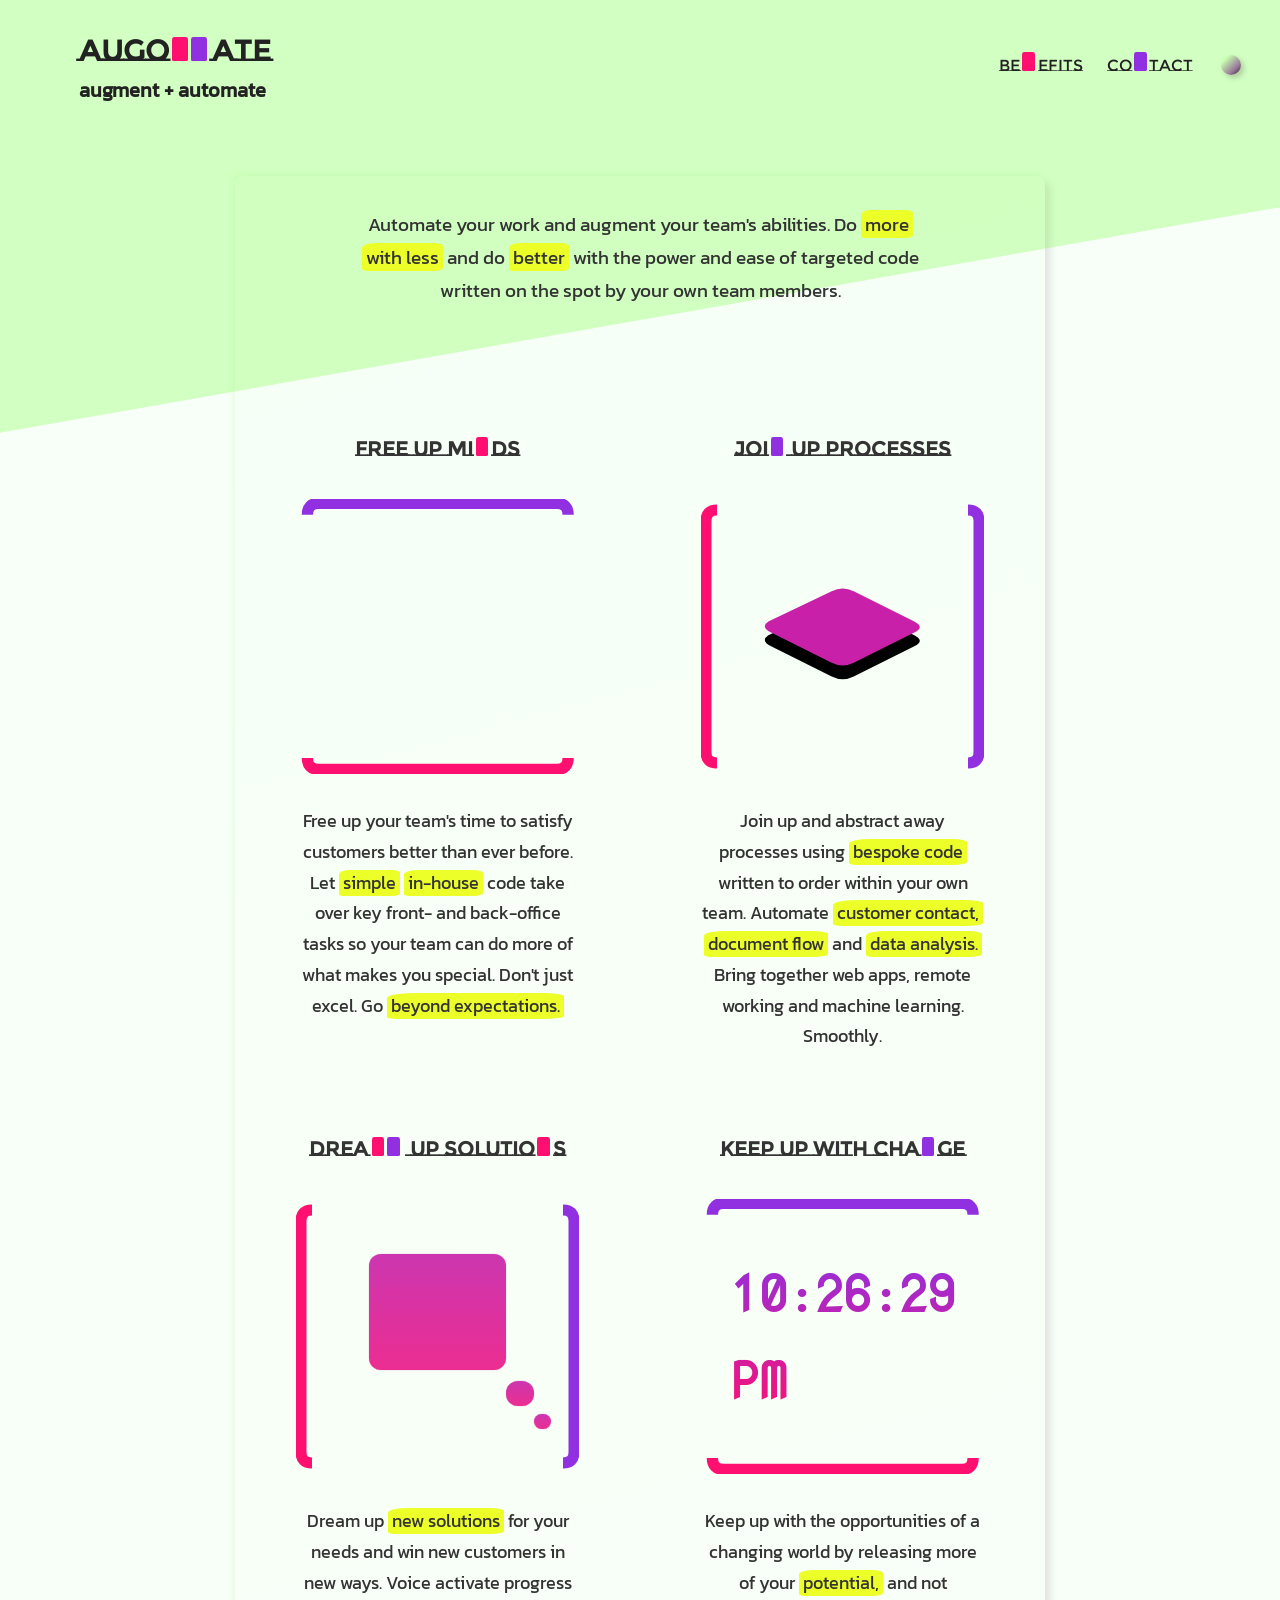
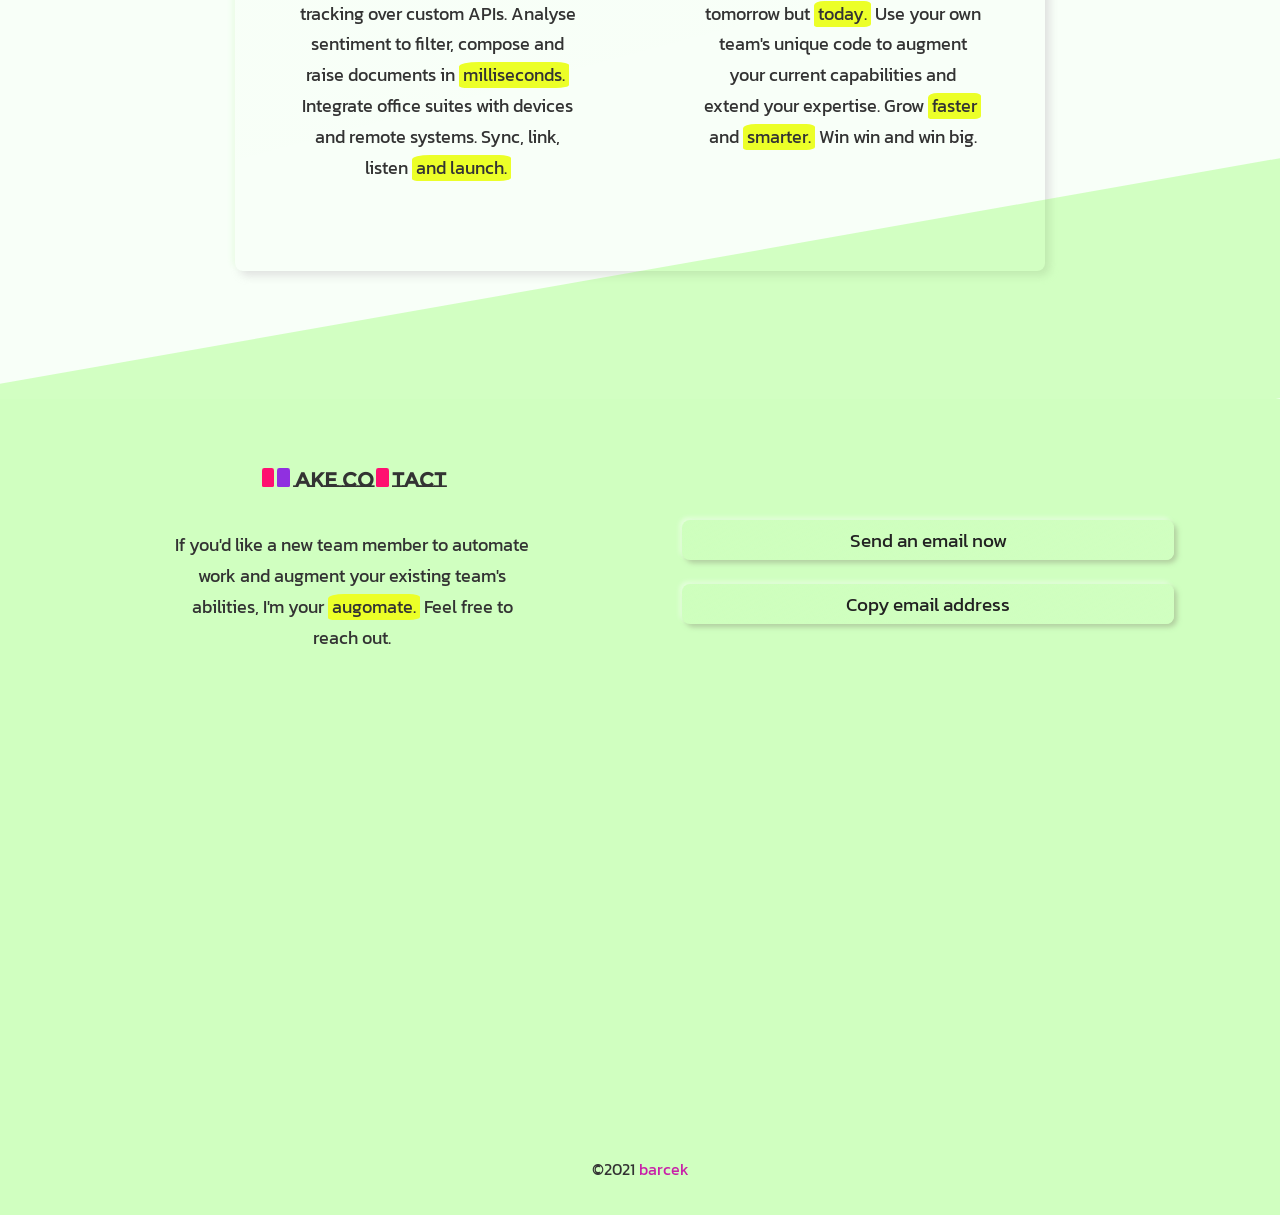
==== commit d4d2b716: "style: added highlighter effect & modified outline & accent palette" ====
--- a/index.html
+++ b/index.html
@@ -12,7 +12,7 @@
 
         <title>AUGOMATE | augment + automate</title>
 
-        <link rel="icon" href="[data-uri]">
+        <link rel="icon" href="[data-uri]">
         <link rel="stylesheet" href="./style.css">
         <script src="./script.js" defer></script>
 
@@ -64,7 +64,7 @@
         <main id="content">
 
             <section class="card intro transparent">
-                <p>Automate your work and augment your team's abilities. Do more with less and do better with the power and ease of targeted code written on the spot by your own team members.</p>
+                <p>Automate your work and augment your team's abilities. Do <mark>more</mark> <mark>with less</mark> and do <mark>better</mark> with the power and ease of targeted code written on the spot by your own team members.</p>
             </section>
 
             <article class="tablet tablet--offset">
@@ -88,7 +88,7 @@
                             <path d="M1,0 Q1,1 2,1 L23,1 Q24,1 24,0"></path>
                         </svg>
                     </div>
-                    <p>Free up your team's time to satisfy customers better than ever before. Let simple in-house code take over key front- and back-office tasks so your team can do more of what makes you special. Don't just excel. Go beyond expectations.</p>
+                    <p>Free up your team's time to satisfy customers better than ever before. Let <mark>simple</mark> <mark>in-house</mark> code take over key front- and back-office tasks so your team can do more of what makes you special. Don't just excel. Go <mark>beyond expectations.</mark></p>
                 </section>
 
                 <section class="card transparent">
@@ -110,7 +110,7 @@
                             <path d="M0,1 Q1,1 1,2 L1,23 Q1,24 0,24"></path>
                         </svg>
                     </div>
-                    <p>Join up and abstract away processes using bespoke code written to order within your own team. Automate customer contact, document flow and data analysis. Bring together web apps, remote working and machine learning. Smoothly.</p>
+                    <p>Join up and abstract away processes using <mark>bespoke code</mark> written to order within your own team. Automate <mark>customer contact,</mark> <mark>document flow</mark> and <mark>data analysis.</mark> Bring together web apps, remote working and machine learning. Smoothly.</p>
                 </section>
 
                 <section class="card transparent">
@@ -134,7 +134,7 @@
                             <path d="M0,1 Q1,1 1,2 L1,23 Q1,24 0,24"></path>
                         </svg>
                     </div>
-                    <p>Dream up new solutions for your needs and win new customers in new ways. Voice activate progress tracking over custom APIs. Analyse sentiment to filter, compose and raise documents in milliseconds. Integrate office suites with devices and remote systems. Sync, link, listen and launch.</p>
+                    <p>Dream up <mark>new solutions</mark> for your needs and win new customers in new ways. Voice activate progress tracking over custom APIs. Analyse sentiment to filter, compose and raise documents in <mark>milliseconds.</mark> Integrate office suites with devices and remote systems. Sync, link, listen <mark>and launch.</mark></p>
                 </section>
 
                 <section class="card transparent">
@@ -150,7 +150,7 @@
                         </svg>
                         <p></p>
                     </div>
-                    <p>Keep up with the opportunities of a changing world by releasing more of your potential, and not tomorrow but today. Use your own team's unique code to augment your current capabilities and extend your expertise. Grow faster and smarter. Win win and win big.</p>
+                    <p>Keep up with the opportunities of a changing world by releasing more of your <mark>potential,</mark> and not tomorrow but <mark>today.</mark> Use your own team's unique code to augment your current capabilities and extend your expertise. Grow <mark>faster</mark> and <mark>smarter.</mark> Win win and win big.</p>
                 </section>
 
             </article>
@@ -165,7 +165,7 @@
                 <h1 aria-label="make contact">
                     <span class="visually-hidden">M</span><div class="bar bar--small bar--left"></div><div class="bar bar--small bar--right"></div>ake Co<span class="visually-hidden">n</span><div class="bar bar--small bar--solo"></div>tact
                 </h1>
-                <p>If you'd like a new team member to automate work and augment your existing team's abilities, I'm your augomate. Feel free to reach out.</p>
+                <p>If you'd like a new team member to automate work and augment your existing team's abilities, I'm your <mark>augomate.</mark> Feel free to reach out.</p>
             </section>
 
             <fieldset class="form__btns">
--- a/style.css
+++ b/style.css
@@ -21,7 +21,8 @@
 
 :root {
 
-    --outline: rgb(88, 192, 80);
+    --outline: rgb(112, 216, 80);
+    --highlighting: rgb(236, 255, 40);
 
     --splash-translucent: rgba(96, 255, 32, 0.25);
     --splash-opaque: rgb(208, 255, 192);
@@ -34,9 +35,9 @@
     --shadow-light: rgba(216, 216, 216, 0.75);
     --shadow-strong: rgba(168, 192, 150, 0.75);
 
-    --accent-warm: rgb(248, 0, 64);
-    --accent-mid: rgb(208, 0, 160);
-    --accent-cool: rgb(168, 0, 255);
+    --accent-warm: rgb(255, 16, 112);
+    --accent-mid: rgb(200, 32, 168);
+    --accent-cool: rgb(144, 48, 224);
 
     --grayscale-strong: #222;
     --grayscale-light: #333;
@@ -50,6 +51,7 @@
     :root {
 
         --outline: rgb(24, 144, 12);
+        --highlighting: transparent;
 
         --splash-translucent: rgba(0, 1, 0, 0.25);
         --splash-opaque: rgb(42, 54, 42);
@@ -81,6 +83,7 @@
 body.dark {
 
     --outline: rgb(24, 144, 12);
+    --highlighting: transparent;
 
     --splash-translucent: rgba(0, 1, 0, 0.25);
     --splash-opaque: rgb(42, 54, 42);
@@ -245,6 +248,15 @@
     80% { height: 0.3rem; }
     90% { height: 0.1rem; }
     100% { height: 1.5rem; }
+}
+
+/* Highlighting */
+
+mark {
+    padding: 0rem 0.25rem;
+    background-color: var(--highlighting);
+    color: inherit;
+    border-radius: 18% 12% 12% 8%;
 }
 
 /* Buttons */
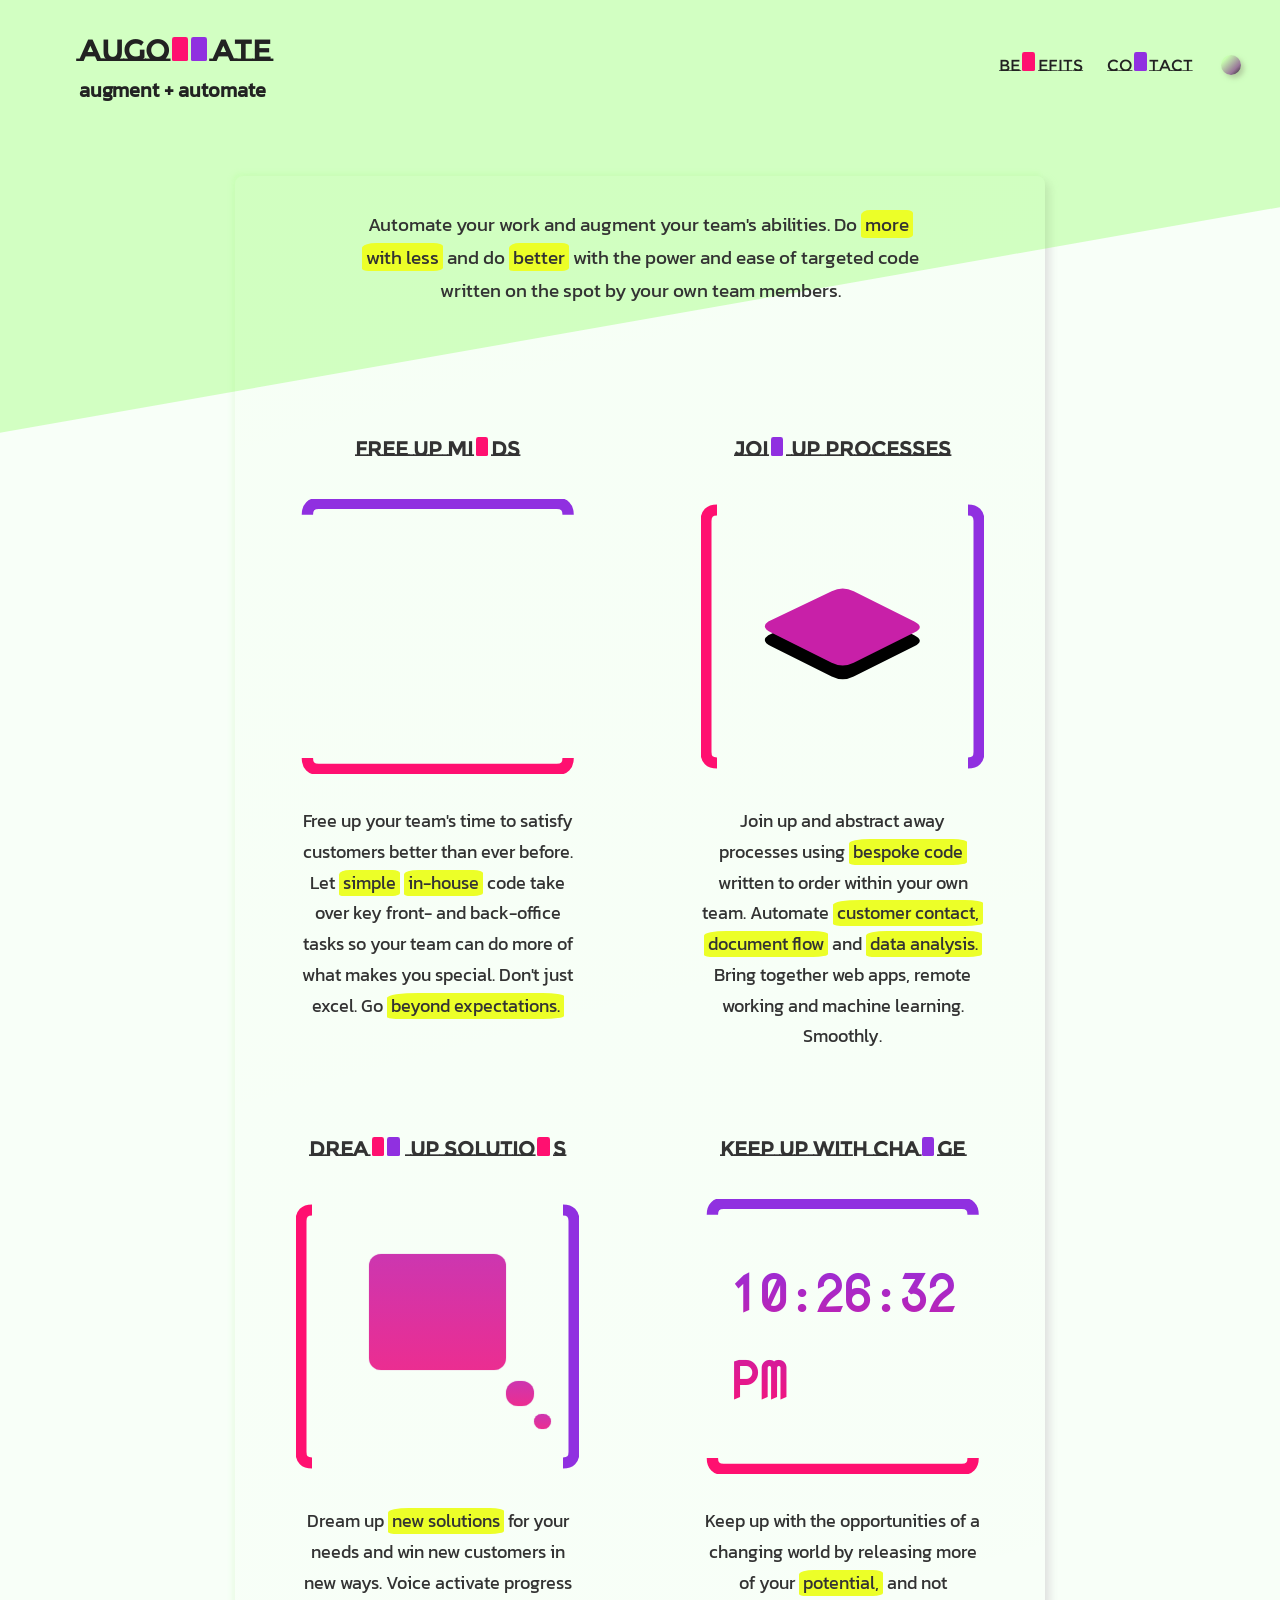
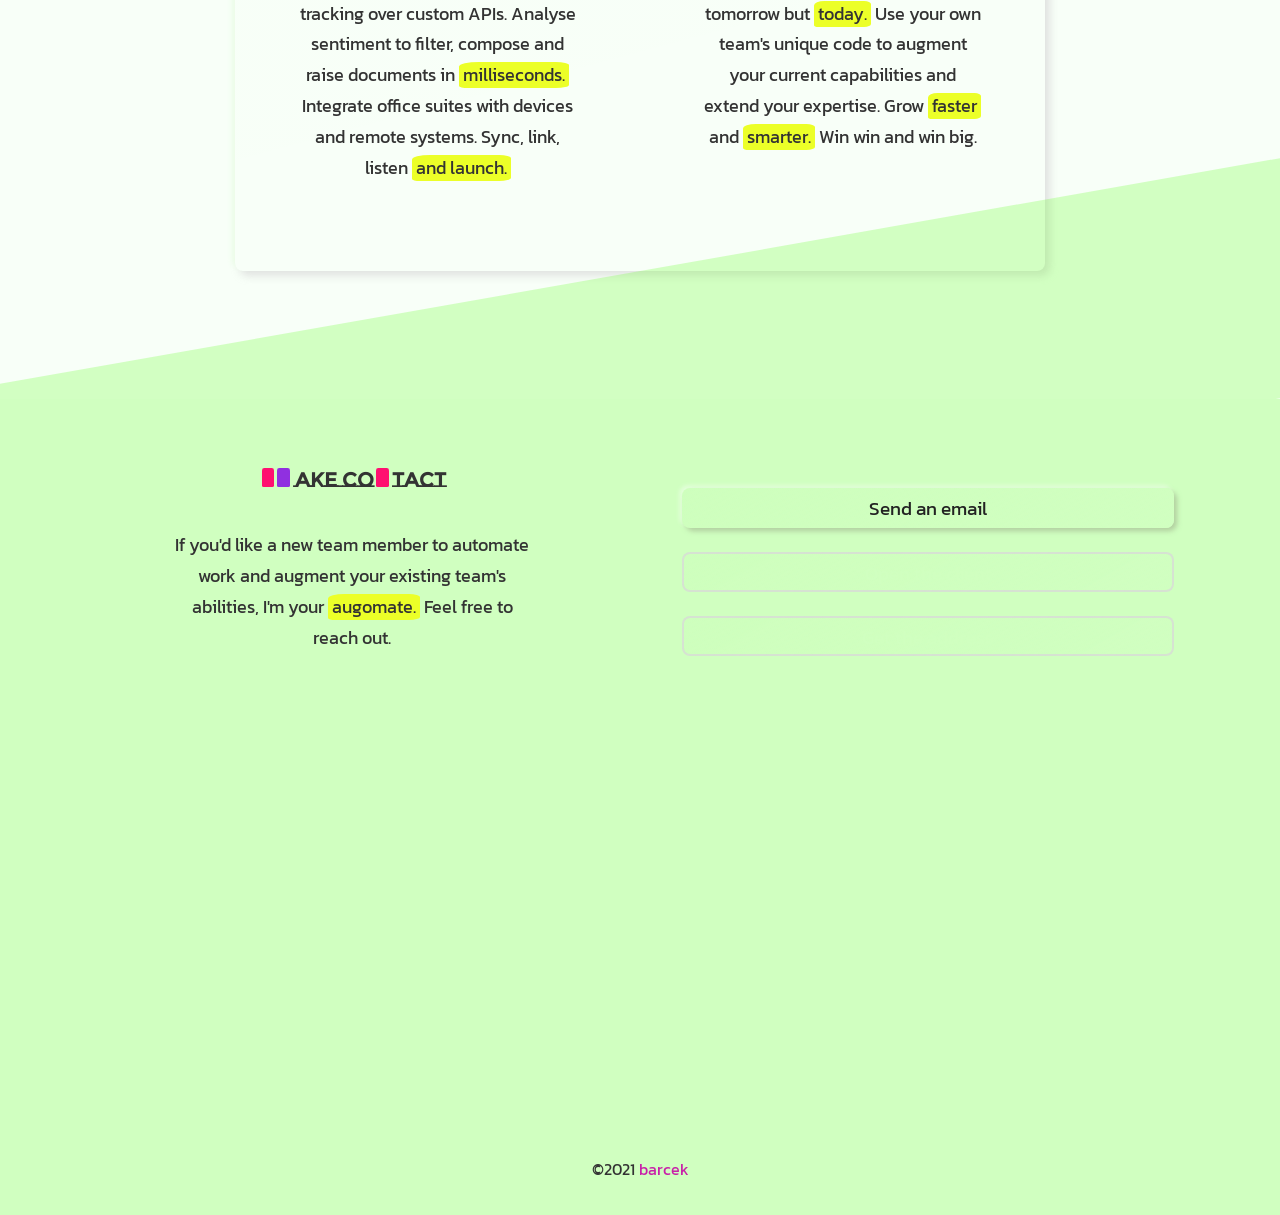
==== commit 8cc7b281: "style: revised contact form button set & added link hover & focus effect" ====
--- a/index.html
+++ b/index.html
@@ -170,14 +170,20 @@
 
             <fieldset class="form__btns">
                 <div class="outline">
-                    <button id="contact-send" class="btn--raised btn--form">
-                        Send an email now
+                    <button id="contact-show" class="btn--raised btn--form">
+                        Send an email
                     </button>
                 </div>
 
                 <div class="outline">
-                    <button id="contact-copy" class="btn--raised btn--form">
-                        Copy email address
+                    <button id="contact-send" class="btn--raised btn--form" disabled>
+                        Open the client
+                    </button>
+                </div>
+
+                <div class="outline">
+                    <button id="contact-copy" class="btn--raised btn--form" disabled>
+                        Get the address
                     </button>
                 </div>
 
--- a/style.css
+++ b/style.css
@@ -124,6 +124,11 @@
 a {
     color: var(--accent-mid);
     text-decoration: none;
+}
+
+a:hover,
+a:focus {
+    text-decoration: underline;
 }
 
 /* Outline */
@@ -792,6 +797,12 @@
     font-size: 1.2rem;
 }
 
+form .outline > .btn--form[disabled] {
+    color: var(--splash-opaque);
+    border: 2px solid var(--shadow-light);
+    box-shadow: none;
+}
+
 form .form__note {
     margin-bottom: 0;
     padding: 0.25rem 0 0 0.25rem;
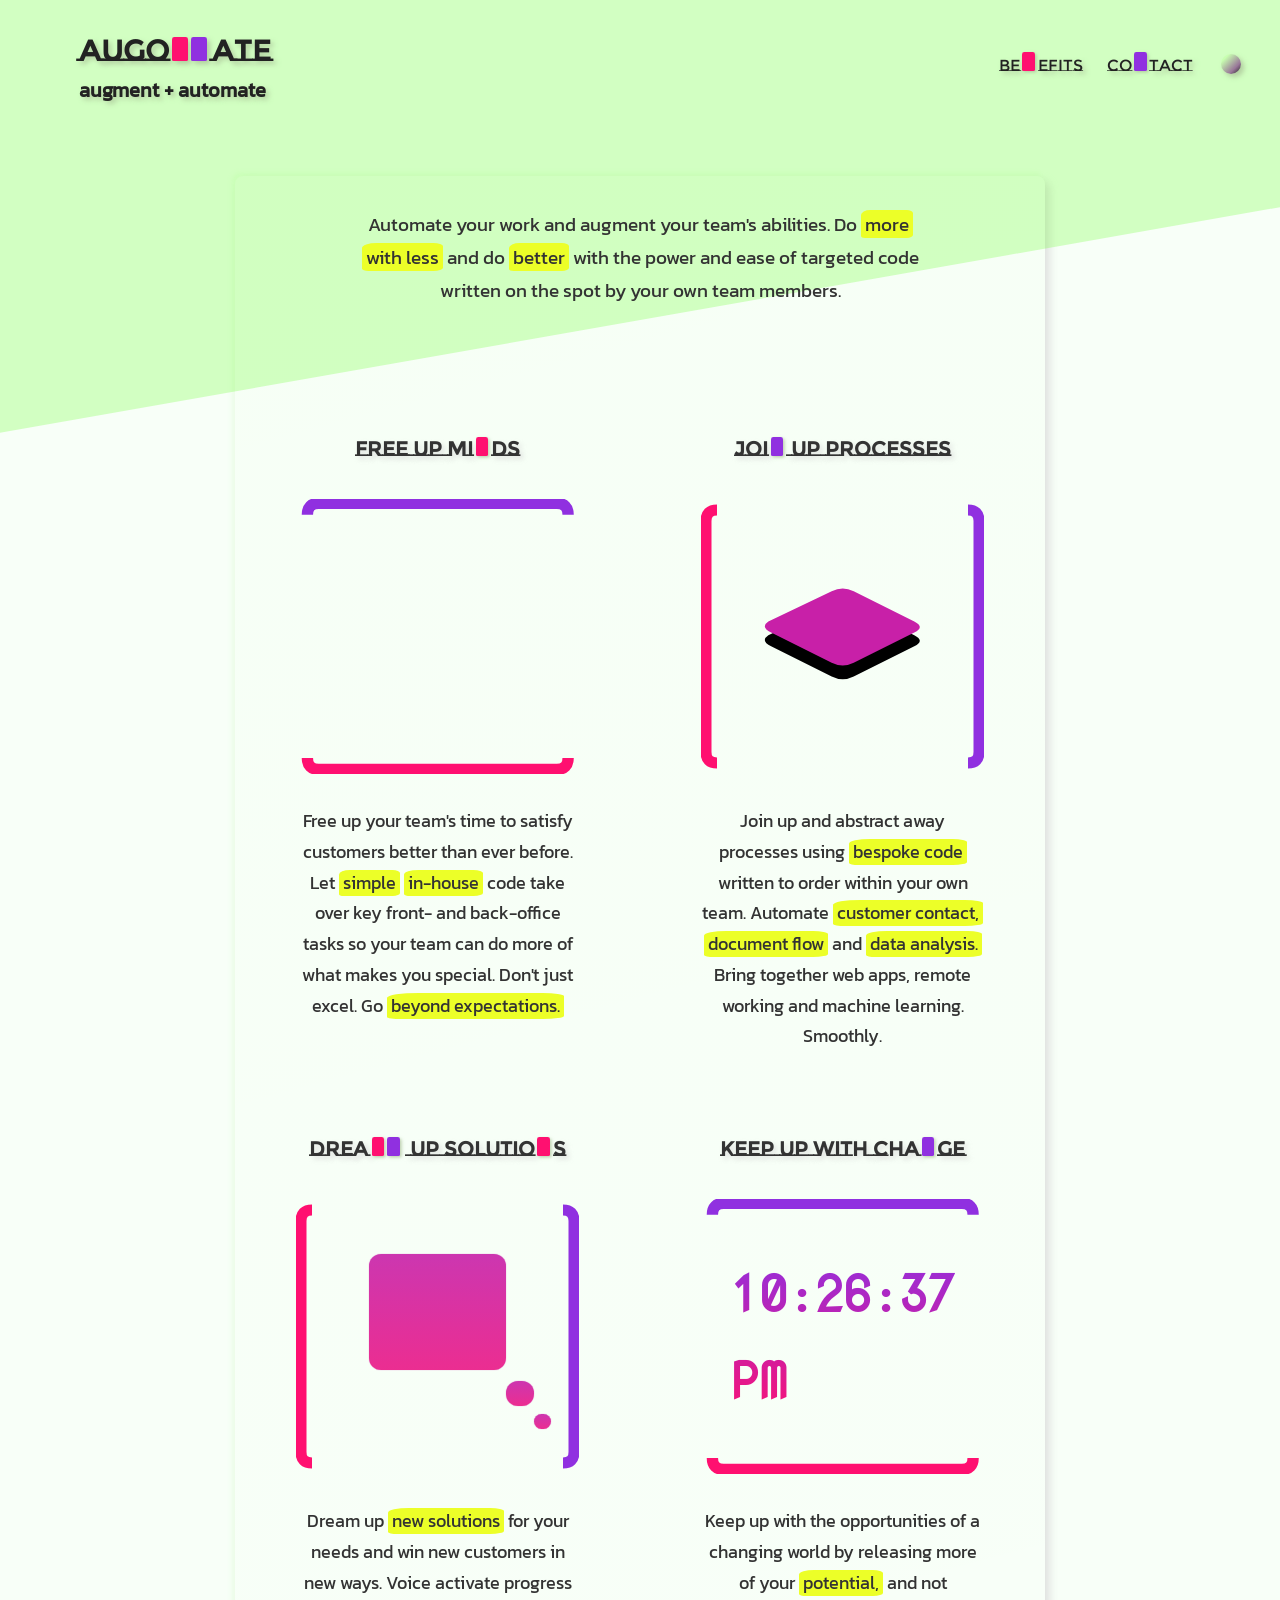
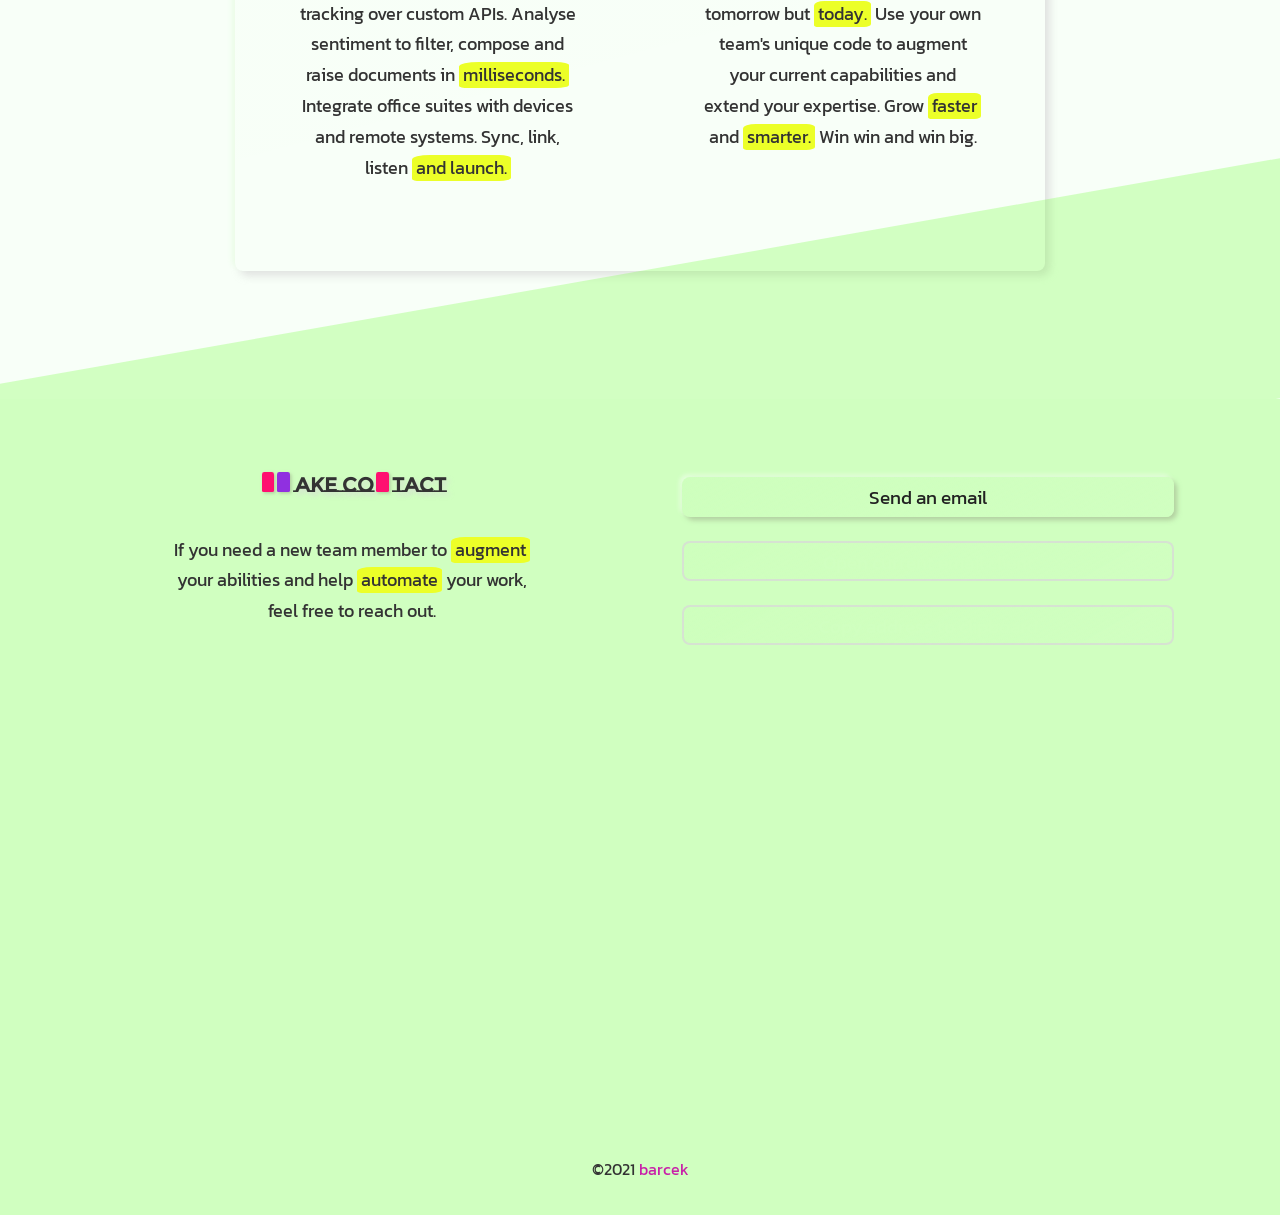
==== commit 7c991c23: "content: modified contact form card, button & success message text" ====
--- a/index.html
+++ b/index.html
@@ -165,7 +165,7 @@
                 <h1 aria-label="make contact">
                     <span class="visually-hidden">M</span><div class="bar bar--small bar--left"></div><div class="bar bar--small bar--right"></div>ake Co<span class="visually-hidden">n</span><div class="bar bar--small bar--solo"></div>tact
                 </h1>
-                <p>If you'd like a new team member to automate work and augment your existing team's abilities, I'm your <mark>augomate.</mark> Feel free to reach out.</p>
+                <p>If you need a new team member to <mark>augment</mark> your abilities and help <mark>automate</mark> your work, feel free to reach out.</p>
             </section>
 
             <fieldset class="form__btns">
@@ -177,13 +177,13 @@
 
                 <div class="outline">
                     <button id="contact-send" class="btn--raised btn--form" disabled>
-                        Open the client
+                        Open current email client
                     </button>
                 </div>
 
                 <div class="outline">
                     <button id="contact-copy" class="btn--raised btn--form" disabled>
-                        Get the address
+                        Copy address to clipboard
                     </button>
                 </div>
 
--- a/style.css
+++ b/style.css
@@ -184,11 +184,13 @@
 .bar--small {
     width: 0.8rem;
     height: 1.2rem;
+    box-shadow: 0.1rem 0.1rem 0.2rem var(--shadow-strong);
 }
 
 .bar--large {
     width: 1rem;
     height: 1.5rem;
+    box-shadow: 0.2rem 0.2rem 0.3rem var(--shadow-strong);
 }
 
 .bar--small:nth-of-type(odd),
@@ -269,7 +271,7 @@
 button {
     border: none;
     border-radius: 0.5rem;
-    transition: 300ms;
+    transition: 500ms;
 }
 
 .btn--raised {
@@ -281,6 +283,28 @@
 .btn--raised:active {
     background-color: var(--plateau);
     box-shadow: inset 0.2rem 0.2rem 0.5rem var(--shadow-strong), inset -0.2rem -0.2rem 0.5rem var(--highlight-light);
+}
+
+/* Skip */
+
+.skip {
+    display: block;
+    position: absolute;
+    left: -7.5rem;
+    padding: 0.3rem 0 0 0.5rem;
+    font-size: 0.95rem;
+    color: var(--grayscale-light);
+    z-index: 1;
+    transition: 300ms;
+}
+
+.skip:focus {
+    left: 0;
+}
+
+.skip:hover,
+.skip:focus {
+    text-decoration: none;
 }
 
 /* Header */
@@ -292,10 +316,30 @@
     color: var(--grayscale-strong);
 }
 
+header .bar {
+    transition: 300ms ease;
+}
+
+header h1,
+header h2 {
+    transition: 300ms ease;
+}
+
+header a:hover,
+header a:focus {
+    text-decoration: none;
+}
+
+header a:hover .bar,
+header a:focus .bar {
+    background-color: var(--outline);
+}
+
 .title__frame {
     position: relative;
     padding: 0.15rem;
     color: var(--grayscale-strong);
+    text-shadow: 0.2rem 0.2rem 0.3rem var(--shadow-strong);
     transition: 300ms;
     z-index: 2;
 }
@@ -361,6 +405,7 @@
 
 .menu__list > .outline > a {
     color: inherit;
+    text-shadow: 0.2rem 0.2rem 0.3rem var(--shadow-strong);
 }
 
 .menu__list > .outline:nth-of-type(odd) > a > .bar {
@@ -378,7 +423,7 @@
 .theme__disc {
     width: 1.25rem;
     height: 1.25rem;
-    margin: 0.2rem 0.25rem 0.3rem 0.25rem;
+    margin: 0.15rem 0.25rem 0.35rem 0.25rem;
     background-image: linear-gradient(135deg, var(--theme-other-secondary) 20%, var(--theme-other-primary) 70%, var(--grayscale-strong));
     border-radius: 50%;
     box-shadow: 0.2rem 0.2rem 0.3rem var(--shadow-strong);
@@ -414,23 +459,6 @@
     overflow: hidden;
     opacity: 0;
     transform: scale(0);
-}
-
-/* Skip */
-
-.skip {
-    display: block;
-    position: absolute;
-    left: -7.5rem;
-    padding: 0.3rem 0 0 0.5rem;
-    font-size: 0.95rem;
-    color: var(--grayscale-light);
-    z-index: 1;
-    transition: 300ms;
-}
-
-.skip:focus {
-    left: 0;
 }
 
 /* Main */
@@ -475,6 +503,7 @@
     margin-top: 2rem;
     font-family: "Montserrat Subrayada", "Arial", sans-serif;
     font-size: 1.15rem;
+    text-shadow: 0.2rem 0.2rem 0.3rem var(--shadow-light);
     text-align: center;
 }
 
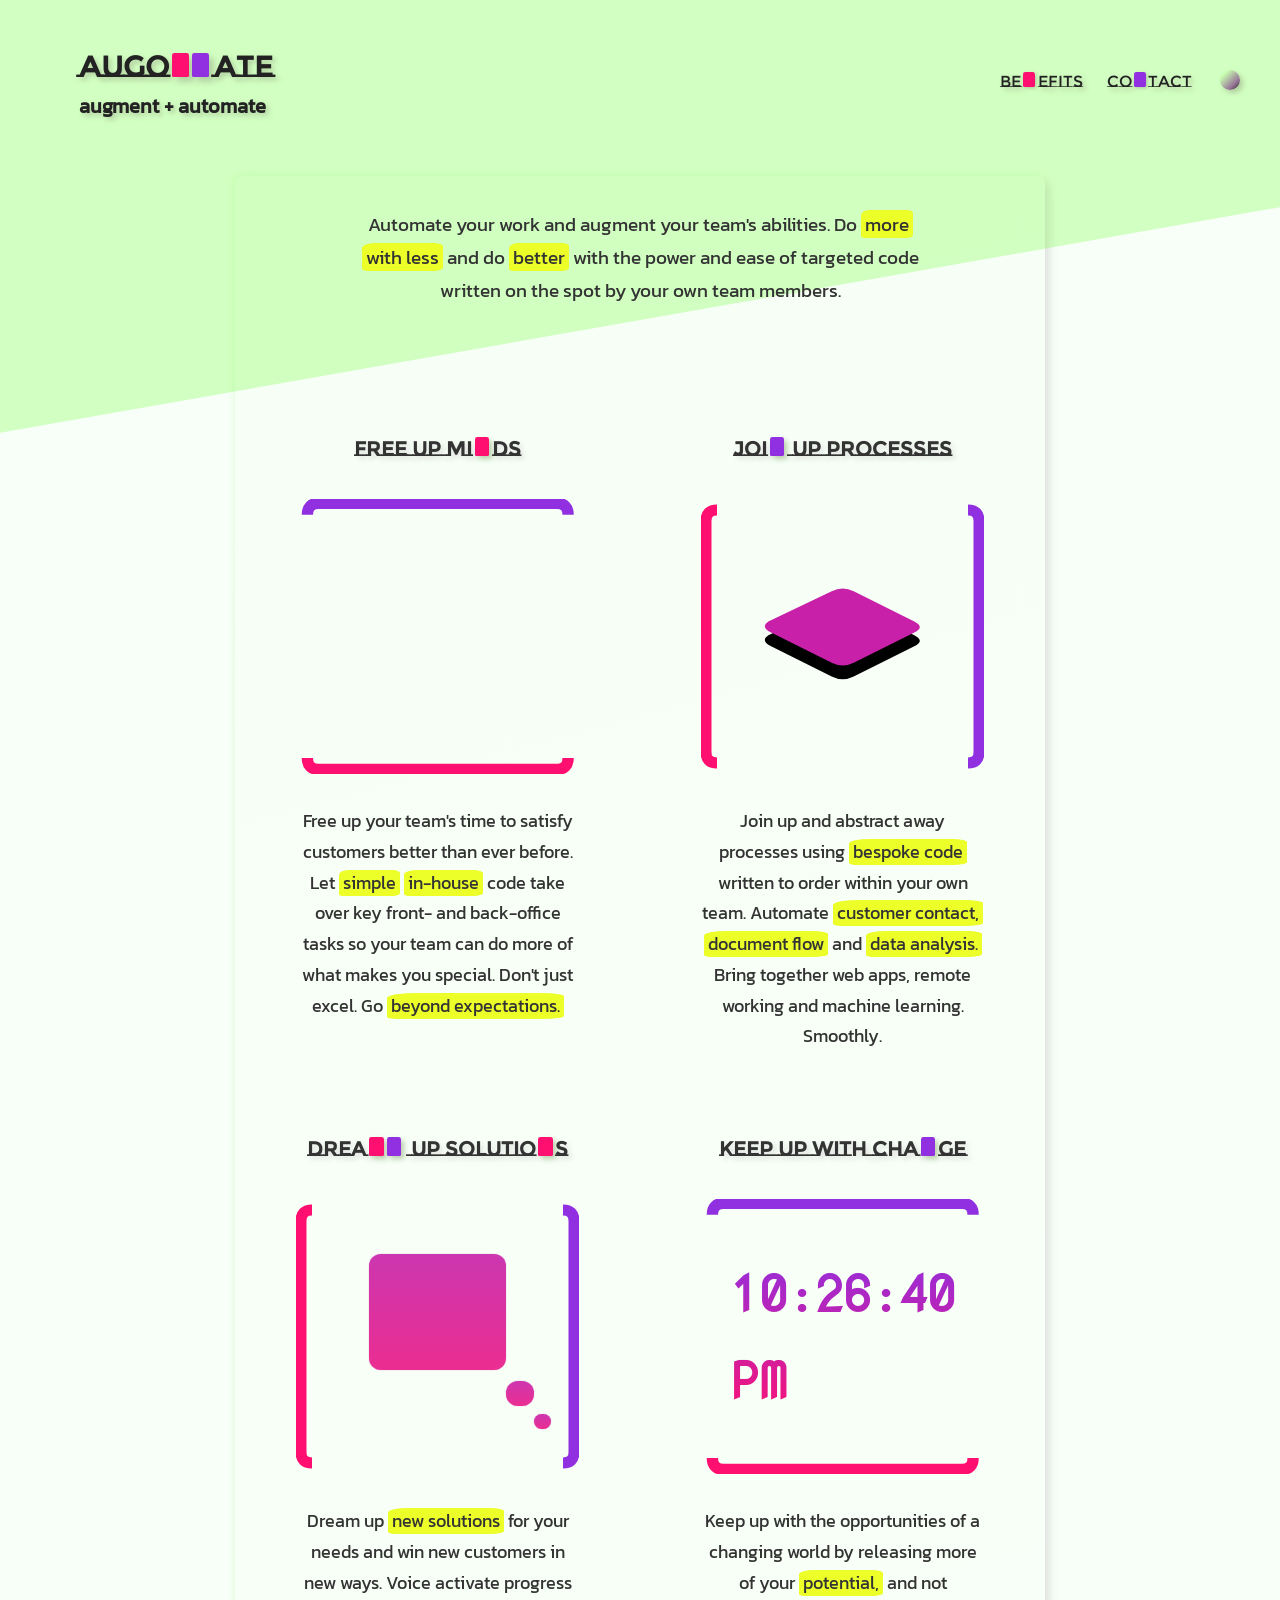
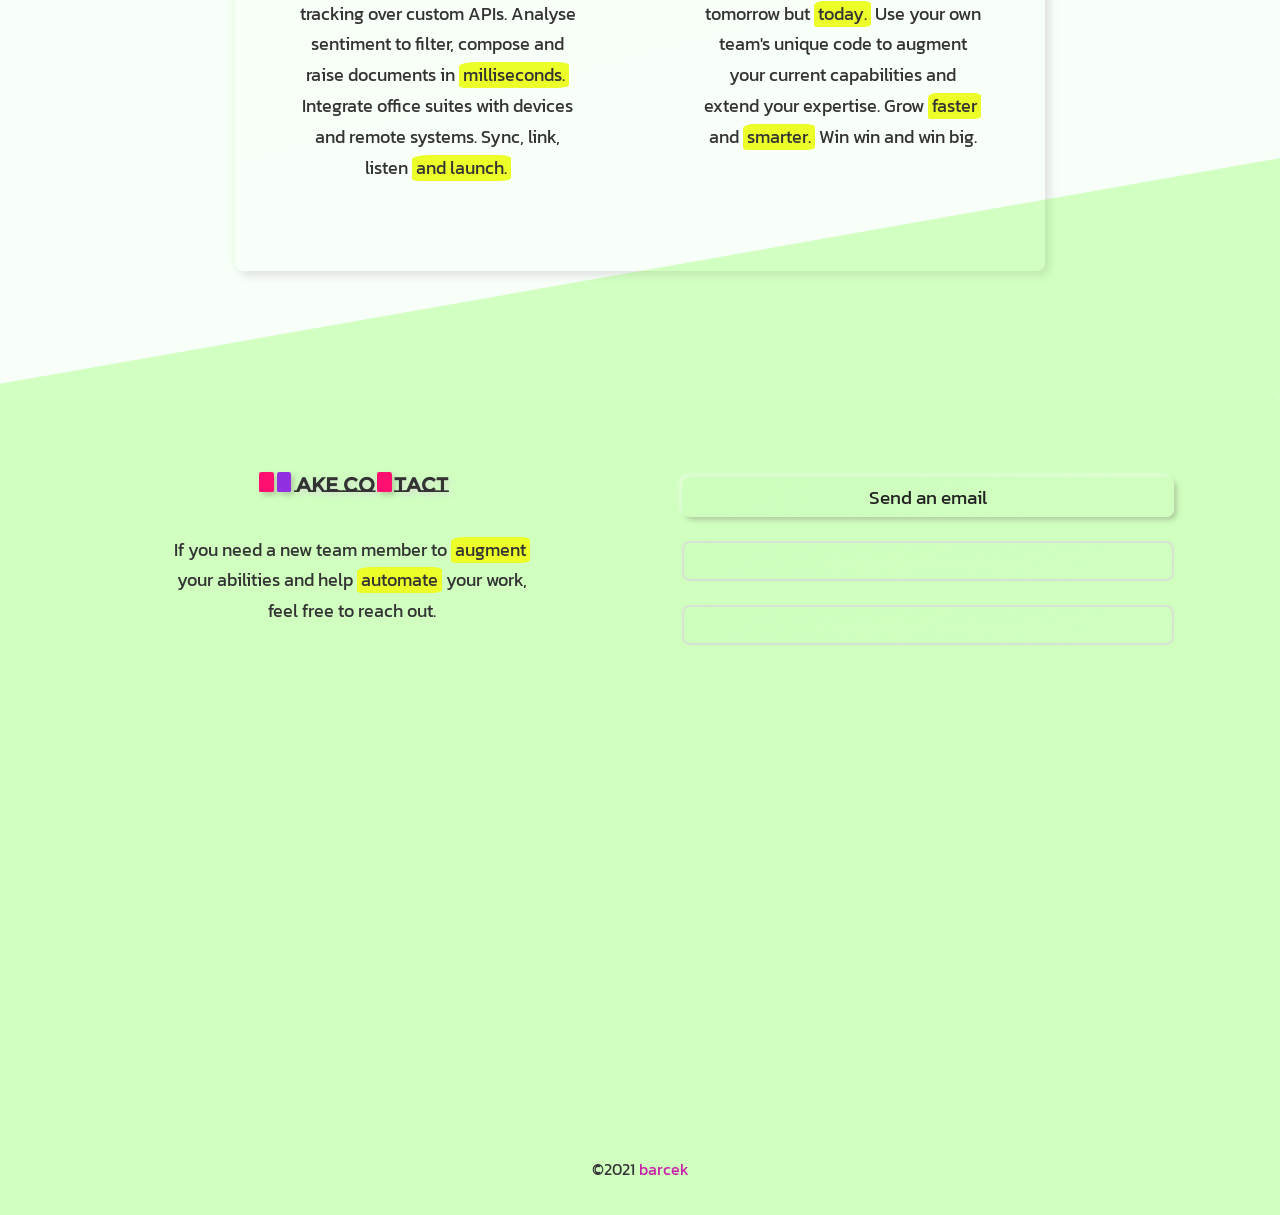
==== commit 3635d5e0: "style: added bar size & corresponding animation & modified existing bar sizes" ====
--- a/index.html
+++ b/index.html
@@ -71,7 +71,7 @@
 
                 <section class="card transparent" id="benefits">
                     <h1 aria-label="free up minds">
-                        Free Up Mi<span class="visually-hidden">n</span><div class="bar bar--small bar--solo"></div>ds
+                        Free Up Mi<span class="visually-hidden">n</span><div class="bar bar--medium bar--solo"></div>ds
                     </h1>
                     <div class="box" id="flow" role="presentation">
                         <svg class="box__bracket box__bracket--horizontal box__bracket--upper" viewBox="0 0 25 2">
@@ -93,7 +93,7 @@
 
                 <section class="card transparent">
                     <h1 aria-label="join up processes">
-                        Joi<span class="visually-hidden">n</span><div class="bar bar--small bar--solo"></div> Up Processes
+                        Joi<span class="visually-hidden">n</span><div class="bar bar--medium bar--solo"></div> Up Processes
                     </h1>
                     <div class="box" id="grid" role="presentation">
                         <svg class="box__bracket box__bracket--vertical box__bracket--left" viewBox="0 0 2 25">
@@ -115,7 +115,7 @@
 
                 <section class="card transparent">
                     <h1 aria-label="dream up solutions">
-                        Drea<span class="visually-hidden">m</span><div class="bar bar--small bar--left"></div><div class="bar bar--small bar--right"></div> Up Solutio<span class="visually-hidden">n</span><div class="bar bar--small bar--solo"></div>s
+                        Drea<span class="visually-hidden">m</span><div class="bar bar--medium bar--left"></div><div class="bar bar--medium bar--right"></div> Up Solutio<span class="visually-hidden">n</span><div class="bar bar--medium bar--solo"></div>s
                     </h1>
                     <div class="box" id="idea" role="presentation">
                         <svg class="box__bracket box__bracket--vertical box__bracket--left" viewBox="0 0 2 25">
@@ -139,7 +139,7 @@
 
                 <section class="card transparent">
                     <h1 aria-label="keep up with change">
-                        Keep Up With Cha<span class="visually-hidden">n</span><div class="bar bar--small bar--solo"></div>ge
+                        Keep Up With Cha<span class="visually-hidden">n</span><div class="bar bar--medium bar--solo"></div>ge
                     </h1>
                     <div class="box" id="time" role="presentation">
                         <svg class="box__bracket box__bracket--horizontal box__bracket--upper" viewBox="0 0 25 2">
@@ -163,7 +163,7 @@
 
             <section class="card transparent">
                 <h1 aria-label="make contact">
-                    <span class="visually-hidden">M</span><div class="bar bar--small bar--left"></div><div class="bar bar--small bar--right"></div>ake Co<span class="visually-hidden">n</span><div class="bar bar--small bar--solo"></div>tact
+                    <span class="visually-hidden">M</span><div class="bar bar--medium bar--left"></div><div class="bar bar--medium bar--right"></div>ake Co<span class="visually-hidden">n</span><div class="bar bar--medium bar--solo"></div>tact
                 </h1>
                 <p>If you need a new team member to <mark>augment</mark> your abilities and help <mark>automate</mark> your work, feel free to reach out.</p>
             </section>
--- a/style.css
+++ b/style.css
@@ -182,15 +182,21 @@
 }
 
 .bar--small {
-    width: 0.8rem;
+    width: 0.75rem;
+    height: 0.9rem;
+    box-shadow: 0.1rem 0.1rem 0.2rem var(--shadow-strong);
+}
+
+.bar--medium {
+    width: 0.9rem;
     height: 1.2rem;
-    box-shadow: 0.1rem 0.1rem 0.2rem var(--shadow-strong);
+    box-shadow: 0.2rem 0.2rem 0.3rem var(--shadow-strong);
 }
 
 .bar--large {
-    width: 1rem;
+    width: 1.05rem;
     height: 1.5rem;
-    box-shadow: 0.2rem 0.2rem 0.3rem var(--shadow-strong);
+    box-shadow: 0.3rem 0.3rem 0.4rem var(--shadow-strong);
 }
 
 .bar--small:nth-of-type(odd),
@@ -205,6 +211,18 @@
     animation: pump-low 2400ms reverse infinite;
 }
 
+.bar--medium:nth-of-type(odd),
+.card:nth-of-type(odd) > h1 > .bar:nth-of-type(odd) {
+    background-color: var(--accent-warm);
+    animation: pump-mid 2400ms 400ms infinite;
+}
+
+.bar--medium:nth-of-type(even),
+.card:nth-of-type(even) > h1 > .bar {
+    background-color: var(--accent-cool);
+    animation: pump-mid 2400ms reverse infinite;
+}
+
 .bar--large:nth-of-type(odd) {
     background-color: var(--accent-warm);
     animation: pump-high 2400ms 400ms infinite;
@@ -228,6 +246,21 @@
 }
 
 @keyframes pump-low {
+
+    0% { height: 0.9rem; }
+    10% { height: 0.3rem; }
+    20% { height: 0.3rem; }
+    30% { height: 0.9rem; }
+    40% { height: 0.9rem; }
+    50% { height: 0.1rem; }
+    60% { height: 0.9rem; }
+    70% { height: 0.1rem; }
+    80% { height: 0.3rem; }
+    90% { height: 0.1rem; }
+    100% { height: 0.9rem; }
+}
+
+@keyframes pump-mid {
 
     0% { height: 1.2rem; }
     10% { height: 0.3rem; }
@@ -264,6 +297,12 @@
     background-color: var(--highlighting);
     color: inherit;
     border-radius: 18% 12% 12% 8%;
+}
+
+@supports (box-decoration-break: clone) {
+    mark {
+        box-decoration-break: clone;
+    }
 }
 
 /* Buttons */
@@ -1019,7 +1058,11 @@
 
     header {
         height: 11rem;
-        padding: 1.5rem 6vw;
+        padding: 2.5rem 6vw;
+    }
+
+    .menu__list {
+        top: 2rem;
     }
 
     .intro, .tablet {
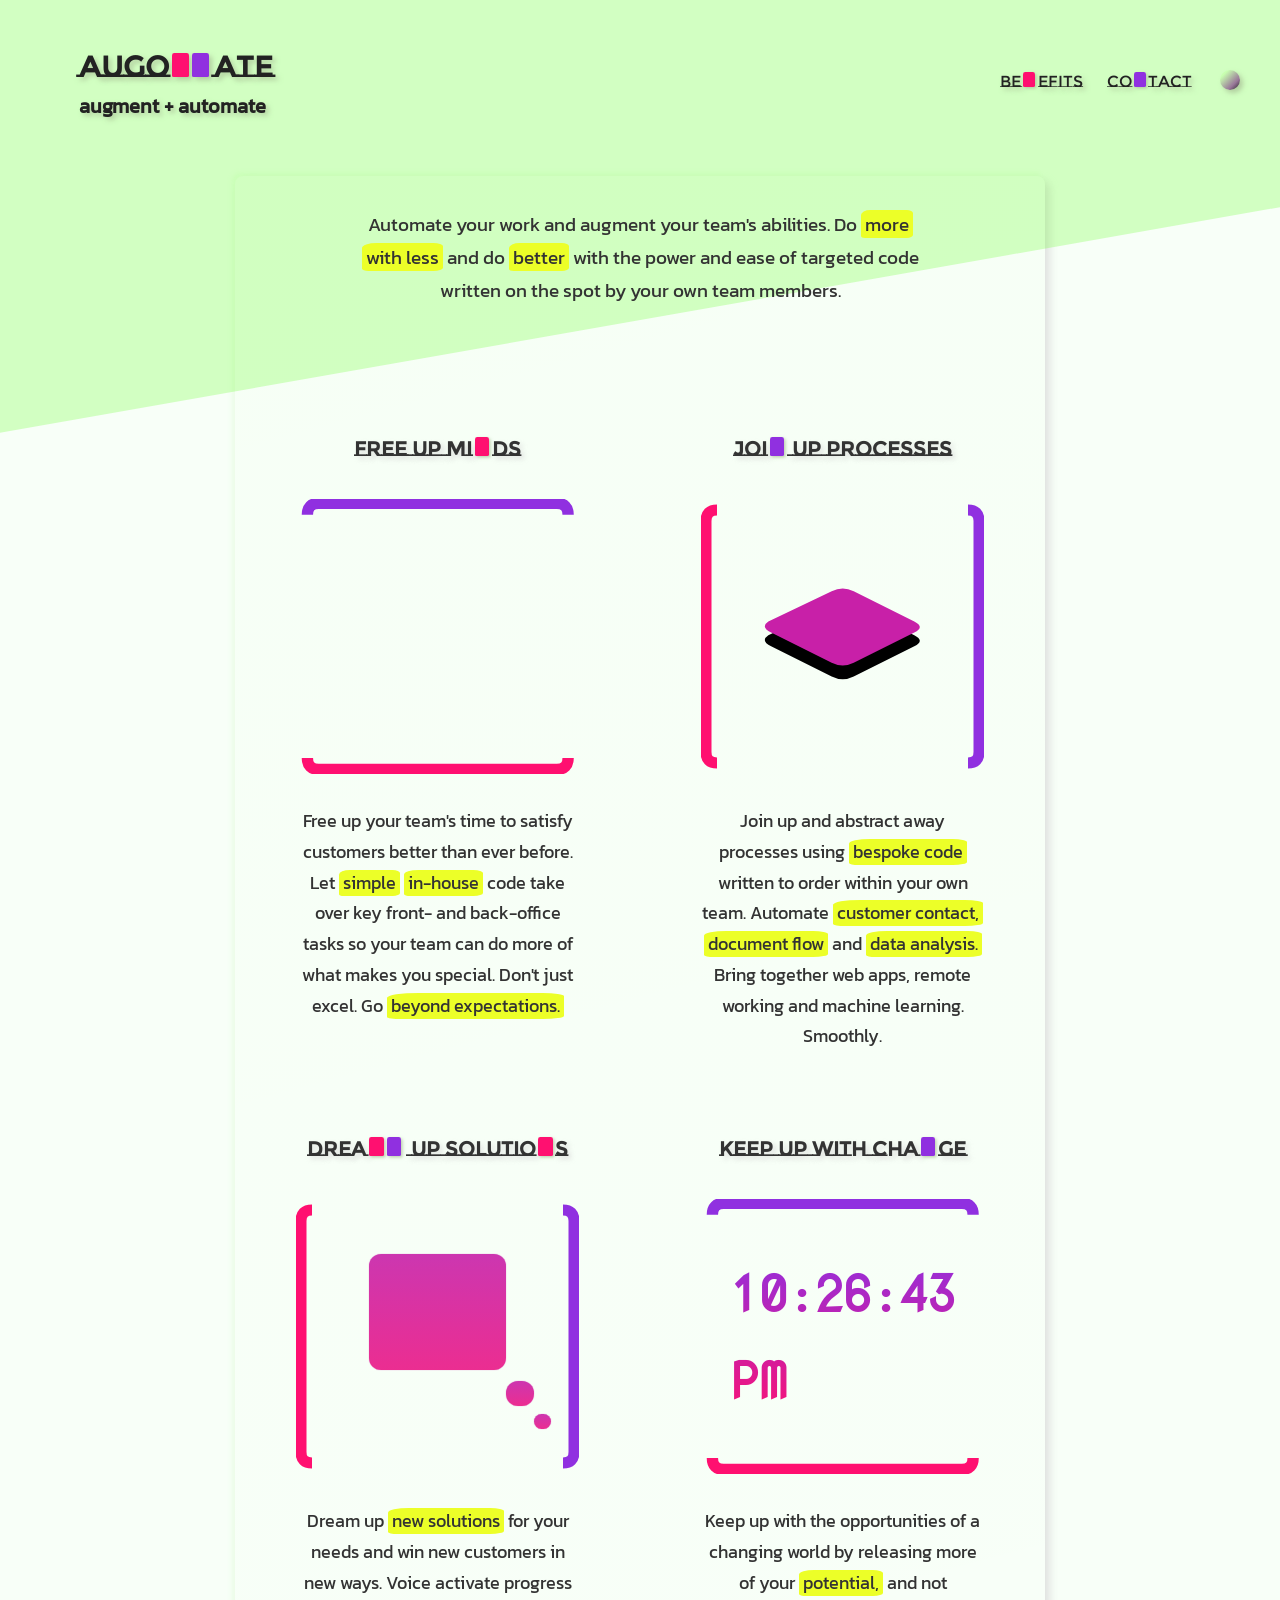
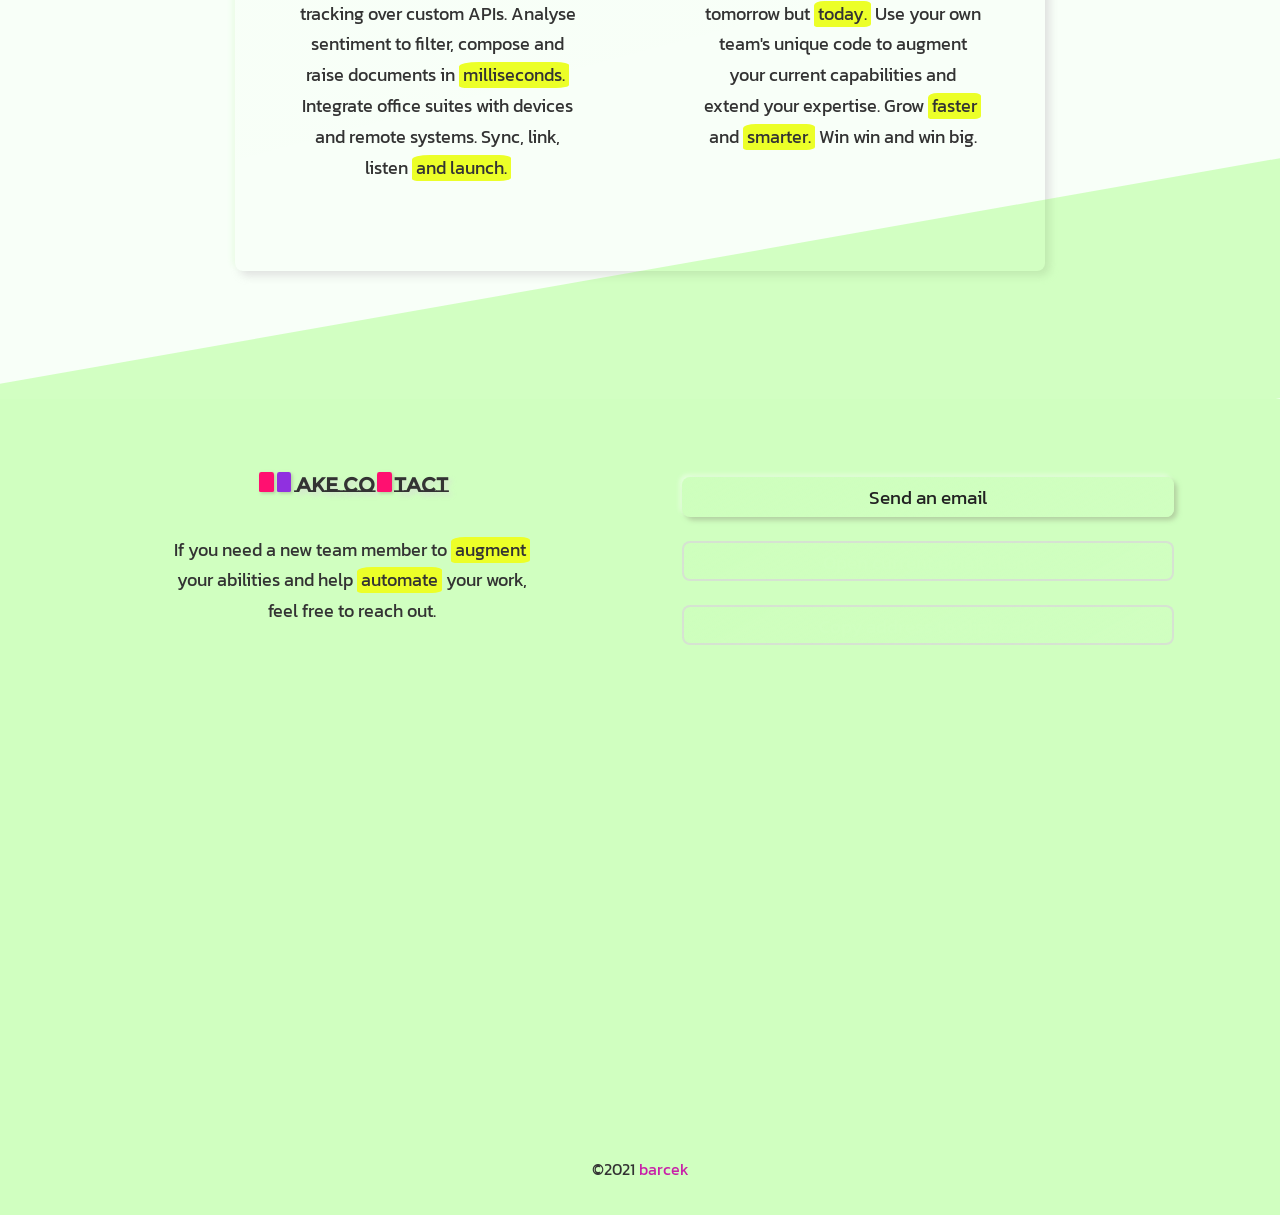
==== commit 0647222f: "style: revised indentation & modified spacing" ====
--- a/index.html
+++ b/index.html
@@ -1,202 +1,231 @@
 <!DOCTYPE html>
 <html lang="en">
 
-    <head>
-
-        <meta charset="utf-8">
-        <meta name="viewport" content="width=device-width,initial-scale=1.0">
-
-        <meta name="title" content="AUGOMATE | automate your work & augment your team's abilities">
-        <meta name="description" content="Do more & do better with the power & ease of targeted code written on the spot by your own team members.">
-        <meta name="keywords" content="automation, automate, automated, augmentation, augment, augmented, team, back-office, join up, integrate, sync, excel, better, resources, processes, solutions, analysis, document, flow, app, remote, in-house, bespoke, code">
-
-        <title>AUGOMATE | augment + automate</title>
-
-        <link rel="icon" href="[data-uri]">
-        <link rel="stylesheet" href="./style.css">
-        <script src="./script.js" defer></script>
-
-    </head>
-
-    <body>
-
-        <div class="splash splash--top"></div>
-
-        <a href="#content" class="skip">Skip to content</a>
-
-        <header>
-            <a href="index.html">
-                <section class="title__frame">
-                    <h1 class="title__name" aria-label="augomate">
-                        augo<span class="visually-hidden">m</span><div class="bar bar--large bar--left"></div><div class="bar bar--large bar--right"></div>ate
-                    </h1>
-                    <h2 class="title__summary">
-                        augment + automate
-                    </h2>
-                </section>
-            </a>
-
-            <nav class="outline outline--lit hidden" aria-label="main">
-                <button class="btn--raised btn--menu" aria-controls="menu" aria-pressed="false" aria-label="menu toggle">
-                    <div></div>
-                    <div></div>
-                    <div></div>
-                </button>
-            </nav>
-            <ul class="menu__list transparent hidden" id="menu" aria-expanded="false">
-                <div class="outline outline--lit">
-                    <a href="#benefits" aria-label="benefits">
-                        Be<span class="visually-hidden">n</span><div class="bar bar--small bar--solo"></div>efits
-                    </a>
-                </div>
-                <div class="outline outline--lit">
-                    <a href="#contact" aria-label="contact">
-                        Co<span class="visually-hidden">n</span><div class="bar bar--small bar--solo"></div>tact
-                    </a>
-                </div>
-                <div class="outline outline--lit theme__outline" tabindex="0" aria-label="theme toggle">
-                    <div class="theme__disc"></div>
-                </div>
-            </ul>
-
-        </header>
-
-        <main id="content">
-
-            <section class="card intro transparent">
-                <p>Automate your work and augment your team's abilities. Do <mark>more</mark> <mark>with less</mark> and do <mark>better</mark> with the power and ease of targeted code written on the spot by your own team members.</p>
-            </section>
-
-            <article class="tablet tablet--offset">
-
-                <section class="card transparent" id="benefits">
-                    <h1 aria-label="free up minds">
-                        Free Up Mi<span class="visually-hidden">n</span><div class="bar bar--medium bar--solo"></div>ds
-                    </h1>
-                    <div class="box" id="flow" role="presentation">
-                        <svg class="box__bracket box__bracket--horizontal box__bracket--upper" viewBox="0 0 25 2">
-                            <path d="M1,2 Q1,1 2,1 L23,1 Q24,1 24,2"></path>
-                        </svg>
-                        <div class="noscript">
-                            <div class="flow__symbol">&num;</div>
-                            <div class="flow__symbol">&hearts;</div>
-                            <div class="flow__symbol">&reg;</div>
-                            <div class="flow__symbol">&check;</div>
-                            <div class="flow__symbol">&euro;</div>
-                        </div>
-                        <svg class="box__bracket box__bracket--horizontal box__bracket--lower" viewBox="0 0 25 2">
-                            <path d="M1,0 Q1,1 2,1 L23,1 Q24,1 24,0"></path>
-                        </svg>
-                    </div>
-                    <p>Free up your team's time to satisfy customers better than ever before. Let <mark>simple</mark> <mark>in-house</mark> code take over key front- and back-office tasks so your team can do more of what makes you special. Don't just excel. Go <mark>beyond expectations.</mark></p>
-                </section>
-
-                <section class="card transparent">
-                    <h1 aria-label="join up processes">
-                        Joi<span class="visually-hidden">n</span><div class="bar bar--medium bar--solo"></div> Up Processes
-                    </h1>
-                    <div class="box" id="grid" role="presentation">
-                        <svg class="box__bracket box__bracket--vertical box__bracket--left" viewBox="0 0 2 25">
-                            <path d="M2,1 Q1,1 1,2 L1,23 Q1,24 2,24"></path>
-                        </svg>
-                        <svg class="box__image" viewBox="0 0 100 100">
-                            <path class="box__image--bottom" d="m54,37 l22,11 q4,2 0,4 l-22,11 q-4,2 -8,0 l-22,-11 q-4,-2 -1,-4 l23,-11 q4,-2 8,0 z"></path>
-                            <path class="box__image--inflow" d="M0,20 L36,38"></path>
-                            <path class="box__image--inflow" d="M0,80 L26,66 Q28,65 26,64 L22,62 Q20,61 22,60 L40,51"></path>
-                            <path class="box__image--outflow" d="M100,20 L64,38"></path>
-                            <path class="box__image--top" d="M54,32 L76,43 Q80,45 76,47 L54,58 Q50,60 46,58 L24,47 Q20,45 23,43 L46,32 Q50,30 54,32 Z"></path>
-                        </svg>
-                        <svg class="box__bracket box__bracket--vertical box__bracket--right" viewBox="0 0 2 25">
-                            <path d="M0,1 Q1,1 1,2 L1,23 Q1,24 0,24"></path>
-                        </svg>
-                    </div>
-                    <p>Join up and abstract away processes using <mark>bespoke code</mark> written to order within your own team. Automate <mark>customer contact,</mark> <mark>document flow</mark> and <mark>data analysis.</mark> Bring together web apps, remote working and machine learning. Smoothly.</p>
-                </section>
-
-                <section class="card transparent">
-                    <h1 aria-label="dream up solutions">
-                        Drea<span class="visually-hidden">m</span><div class="bar bar--medium bar--left"></div><div class="bar bar--medium bar--right"></div> Up Solutio<span class="visually-hidden">n</span><div class="bar bar--medium bar--solo"></div>s
-                    </h1>
-                    <div class="box" id="idea" role="presentation">
-                        <svg class="box__bracket box__bracket--vertical box__bracket--left" viewBox="0 0 2 25">
-                            <path d="M2,1 Q1,1 1,2 L1,23 Q1,24 2,24"></path>
-                        </svg>
-                        <div class="idea__bubble idea__bubble--large">
-                            <div class="idea__backdrop"></div>
-                        </div>
-                        <div class="idea__bubble idea__bubble--small">
-                            <div class="idea__backdrop"></div>
-                        </div>
-                        <div class="idea__bubble idea__bubble--small">
-                            <div class="idea__backdrop"></div>
-                        </div>
-                        <svg class="box__bracket box__bracket--vertical box__bracket--right" viewBox="0 0 2 25">
-                            <path d="M0,1 Q1,1 1,2 L1,23 Q1,24 0,24"></path>
-                        </svg>
-                    </div>
-                    <p>Dream up <mark>new solutions</mark> for your needs and win new customers in new ways. Voice activate progress tracking over custom APIs. Analyse sentiment to filter, compose and raise documents in <mark>milliseconds.</mark> Integrate office suites with devices and remote systems. Sync, link, listen <mark>and launch.</mark></p>
-                </section>
-
-                <section class="card transparent">
-                    <h1 aria-label="keep up with change">
-                        Keep Up With Cha<span class="visually-hidden">n</span><div class="bar bar--medium bar--solo"></div>ge
-                    </h1>
-                    <div class="box" id="time" role="presentation">
-                        <svg class="box__bracket box__bracket--horizontal box__bracket--upper" viewBox="0 0 25 2">
-                            <path d="M1,2 Q1,1 2,1 L23,1 Q24,1 24,2"></path>
-                        </svg>
-                        <svg class="box__bracket box__bracket--horizontal box__bracket--lower" viewBox="0 0 25 2">
-                            <path d="M1,0 Q1,1 2,1 L23,1 Q24,1 24,0"></path>
-                        </svg>
-                        <p></p>
-                    </div>
-                    <p>Keep up with the opportunities of a changing world by releasing more of your <mark>potential,</mark> and not tomorrow but <mark>today.</mark> Use your own team's unique code to augment your current capabilities and extend your expertise. Grow <mark>faster</mark> and <mark>smarter.</mark> Win win and win big.</p>
-                </section>
-
-            </article>
-
-        </main>
-
-        <div class="splash splash--bottom"></div>
-
-        <form id="contact">
-
-            <section class="card transparent">
-                <h1 aria-label="make contact">
-                    <span class="visually-hidden">M</span><div class="bar bar--medium bar--left"></div><div class="bar bar--medium bar--right"></div>ake Co<span class="visually-hidden">n</span><div class="bar bar--medium bar--solo"></div>tact
-                </h1>
-                <p>If you need a new team member to <mark>augment</mark> your abilities and help <mark>automate</mark> your work, feel free to reach out.</p>
-            </section>
-
-            <fieldset class="form__btns">
-                <div class="outline">
-                    <button id="contact-show" class="btn--raised btn--form">
-                        Send an email
-                    </button>
-                </div>
-
-                <div class="outline">
-                    <button id="contact-send" class="btn--raised btn--form" disabled>
-                        Open current email client
-                    </button>
-                </div>
-
-                <div class="outline">
-                    <button id="contact-copy" class="btn--raised btn--form" disabled>
-                        Copy address to clipboard
-                    </button>
-                </div>
-
-                <p class="form__note form--summary" aria-live="polite"></p>
-            </fieldset>
-
-        </form>
-
-        <footer>
-
-            <p>&copy;2021 <a href="https://github.com/barcek">barcek</a></p>
-
-        </footer>
-
-    </body>
+  <head>
+
+    <meta charset="utf-8">
+    <meta name="viewport" content="width=device-width,initial-scale=1.0">
+
+    <meta name="title" content="AUGOMATE | automate your work & augment your team's abilities">
+    <meta name="description" content="Do more & do better with the power & ease of targeted code written on the spot by your own team members.">
+    <meta name="keywords" content="automation, automate, automated, augmentation, augment, augmented, team, back-office, join up, integrate, sync, excel, better, resources, processes, solutions, analysis, document, flow, app, remote, in-house, bespoke, code">
+
+    <title>AUGOMATE | augment + automate</title>
+
+    <link rel="icon" href="[data-uri]">
+    <link rel="stylesheet" href="./style.css">
+    <script src="./script.js" defer></script>
+
+  </head>
+
+  <body>
+
+    <div class="splash splash--top"></div>
+
+    <a href="#content" class="skip">Skip to content</a>
+
+    <header>
+
+      <a href="index.html">
+        <section class="title__frame">
+          <h1 class="title__name" aria-label="augomate">
+            augo<span class="visually-hidden">m</span><div class="bar bar--large bar--left"></div><div class="bar bar--large bar--right"></div>ate
+          </h1>
+          <h2 class="title__summary">
+            augment + automate
+          </h2>
+        </section>
+      </a>
+
+      <nav class="outline outline--lit hidden" aria-label="main">
+
+        <button class="btn--raised btn--menu" aria-controls="menu" aria-pressed="false" aria-label="menu toggle">
+          <div></div>
+          <div></div>
+          <div></div>
+        </button>
+
+      </nav>
+
+      <ul class="menu__list transparent hidden" id="menu" aria-expanded="false">
+
+        <div class="outline outline--lit">
+          <a href="#benefits" aria-label="benefits">
+            Be<span class="visually-hidden">n</span><div class="bar bar--small bar--solo"></div>efits
+          </a>
+        </div>
+
+        <div class="outline outline--lit">
+          <a href="#contact" aria-label="contact">
+            Co<span class="visually-hidden">n</span><div class="bar bar--small bar--solo"></div>tact
+          </a>
+        </div>
+
+        <div class="outline outline--lit theme__outline" tabindex="0" aria-label="theme toggle">
+          <div class="theme__disc"></div>
+        </div>
+
+      </ul>
+
+    </header>
+
+    <main id="content">
+
+      <section class="card intro transparent">
+        <p>Automate your work and augment your team's abilities. Do <mark>more</mark> <mark>with less</mark> and do <mark>better</mark> with the power and ease of targeted code written on the spot by your own team members.</p>
+      </section>
+
+      <article class="tablet tablet--offset">
+
+        <section class="card transparent" id="benefits">
+
+          <h1 aria-label="free up minds">
+            Free Up Mi<span class="visually-hidden">n</span><div class="bar bar--medium bar--solo"></div>ds
+          </h1>
+
+          <div class="box" id="flow" role="presentation">
+            <svg class="box__bracket box__bracket--horizontal box__bracket--upper" viewBox="0 0 25 2">
+              <path d="M1,2 Q1,1 2,1 L23,1 Q24,1 24,2"></path>
+            </svg>
+            <div class="noscript">
+              <div class="flow__symbol">&num;</div>
+              <div class="flow__symbol">&hearts;</div>
+              <div class="flow__symbol">&reg;</div>
+              <div class="flow__symbol">&check;</div>
+              <div class="flow__symbol">&euro;</div>
+            </div>
+            <svg class="box__bracket box__bracket--horizontal box__bracket--lower" viewBox="0 0 25 2">
+              <path d="M1,0 Q1,1 2,1 L23,1 Q24,1 24,0"></path>
+            </svg>
+          </div>
+
+          <p>Free up your team's time to satisfy customers better than ever before. Let <mark>simple</mark> <mark>in-house</mark> code take over key front- and back-office tasks so your team can do more of what makes you special. Don't just excel. Go <mark>beyond expectations.</mark></p>
+
+        </section>
+
+        <section class="card transparent">
+
+          <h1 aria-label="join up processes">
+            Joi<span class="visually-hidden">n</span><div class="bar bar--medium bar--solo"></div> Up Processes
+          </h1>
+
+          <div class="box" id="grid" role="presentation">
+            <svg class="box__bracket box__bracket--vertical box__bracket--left" viewBox="0 0 2 25">
+              <path d="M2,1 Q1,1 1,2 L1,23 Q1,24 2,24"></path>
+            </svg>
+            <svg class="box__image" viewBox="0 0 100 100">
+              <path class="box__image--bottom" d="m54,37 l22,11 q4,2 0,4 l-22,11 q-4,2 -8,0 l-22,-11 q-4,-2 -1,-4 l23,-11 q4,-2 8,0 z"></path>
+              <path class="box__image--inflow" d="M0,20 L36,38"></path>
+              <path class="box__image--inflow" d="M0,80 L26,66 Q28,65 26,64 L22,62 Q20,61 22,60 L40,51"></path>
+              <path class="box__image--outflow" d="M100,20 L64,38"></path>
+              <path class="box__image--top" d="M54,32 L76,43 Q80,45 76,47 L54,58 Q50,60 46,58 L24,47 Q20,45 23,43 L46,32 Q50,30 54,32 Z"></path>
+            </svg>
+            <svg class="box__bracket box__bracket--vertical box__bracket--right" viewBox="0 0 2 25">
+              <path d="M0,1 Q1,1 1,2 L1,23 Q1,24 0,24"></path>
+            </svg>
+          </div>
+
+          <p>Join up and abstract away processes using <mark>bespoke code</mark> written to order within your own team. Automate <mark>customer contact,</mark> <mark>document flow</mark> and <mark>data analysis.</mark> Bring together web apps, remote working and machine learning. Smoothly.</p>
+
+        </section>
+
+        <section class="card transparent">
+
+          <h1 aria-label="dream up solutions">
+            Drea<span class="visually-hidden">m</span><div class="bar bar--medium bar--left"></div><div class="bar bar--medium bar--right"></div> Up Solutio<span class="visually-hidden">n</span><div class="bar bar--medium bar--solo"></div>s
+          </h1>
+
+          <div class="box" id="idea" role="presentation">
+            <svg class="box__bracket box__bracket--vertical box__bracket--left" viewBox="0 0 2 25">
+              <path d="M2,1 Q1,1 1,2 L1,23 Q1,24 2,24"></path>
+            </svg>
+            <div class="idea__bubble idea__bubble--large">
+              <div class="idea__backdrop"></div>
+            </div>
+            <div class="idea__bubble idea__bubble--small">
+              <div class="idea__backdrop"></div>
+            </div>
+            <div class="idea__bubble idea__bubble--small">
+              <div class="idea__backdrop"></div>
+            </div>
+            <svg class="box__bracket box__bracket--vertical box__bracket--right" viewBox="0 0 2 25">
+              <path d="M0,1 Q1,1 1,2 L1,23 Q1,24 0,24"></path>
+            </svg>
+          </div>
+
+          <p>Dream up <mark>new solutions</mark> for your needs and win new customers in new ways. Voice activate progress tracking over custom APIs. Analyse sentiment to filter, compose and raise documents in <mark>milliseconds.</mark> Integrate office suites with devices and remote systems. Sync, link, listen <mark>and launch.</mark></p>
+
+        </section>
+
+        <section class="card transparent">
+
+          <h1 aria-label="keep up with change">
+            Keep Up With Cha<span class="visually-hidden">n</span><div class="bar bar--medium bar--solo"></div>ge
+          </h1>
+
+          <div class="box" id="time" role="presentation">
+            <svg class="box__bracket box__bracket--horizontal box__bracket--upper" viewBox="0 0 25 2">
+              <path d="M1,2 Q1,1 2,1 L23,1 Q24,1 24,2"></path>
+            </svg>
+            <svg class="box__bracket box__bracket--horizontal box__bracket--lower" viewBox="0 0 25 2">
+              <path d="M1,0 Q1,1 2,1 L23,1 Q24,1 24,0"></path>
+            </svg>
+            <p></p>
+          </div>
+
+          <p>Keep up with the opportunities of a changing world by releasing more of your <mark>potential,</mark> and not tomorrow but <mark>today.</mark> Use your own team's unique code to augment your current capabilities and extend your expertise. Grow <mark>faster</mark> and <mark>smarter.</mark> Win win and win big.</p>
+
+        </section>
+
+      </article>
+
+    </main>
+
+    <div class="splash splash--bottom"></div>
+
+    <form id="contact">
+
+      <section class="card transparent">
+
+        <h1 aria-label="make contact">
+          <span class="visually-hidden">M</span><div class="bar bar--medium bar--left"></div><div class="bar bar--medium bar--right"></div>ake Co<span class="visually-hidden">n</span><div class="bar bar--medium bar--solo"></div>tact
+        </h1>
+
+        <p>If you need a new team member to <mark>augment</mark> your abilities and help <mark>automate</mark> your work, feel free to reach out.</p>
+
+      </section>
+
+      <fieldset class="form__btns">
+
+        <div class="outline">
+          <button id="contact-show" class="btn--raised btn--form">
+            Send an email
+          </button>
+        </div>
+
+        <div class="outline">
+          <button id="contact-send" class="btn--raised btn--form" disabled>
+            Open current email client
+          </button>
+        </div>
+
+        <div class="outline">
+          <button id="contact-copy" class="btn--raised btn--form" disabled>
+            Copy address to clipboard
+          </button>
+        </div>
+
+        <p class="form__note form--summary" aria-live="polite"></p>
+
+      </fieldset>
+
+    </form>
+
+    <footer>
+
+      <p>&copy;2021 <a href="https://github.com/barcek">barcek</a></p>
+
+    </footer>
+
+  </body>
 </html>
--- a/style.css
+++ b/style.css
@@ -1,86 +1,54 @@
 * {
-    margin: 0;
-    padding: 0;
-    box-sizing: border-box;
+  margin: 0;
+  padding: 0;
+  box-sizing: border-box;
 }
 
 @font-face {
-    font-family: "Montserrat Subrayada";
-    src: url("./fonts/Montserrat_Subrayada/MontserratSubrayada-Regular.ttf");
+  font-family: "Montserrat Subrayada";
+  src: url("./fonts/Montserrat_Subrayada/MontserratSubrayada-Regular.ttf");
 }
 
 @font-face {
-    font-family: "Kanit";
-    src: url("./fonts/Kanit/Kanit-Regular.ttf");
+  font-family: "Kanit";
+  src: url("./fonts/Kanit/Kanit-Regular.ttf");
 }
 
 @font-face {
-    font-family: "Nova Mono";
-    src: url("./fonts/Nova_Mono/NovaMono-Regular.ttf");
+  font-family: "Nova Mono";
+  src: url("./fonts/Nova_Mono/NovaMono-Regular.ttf");
 }
 
 :root {
 
-    --outline: rgb(112, 216, 80);
-    --highlighting: rgb(236, 255, 40);
-
-    --splash-translucent: rgba(96, 255, 32, 0.25);
-    --splash-opaque: rgb(208, 255, 192);
-
-    --plateau: rgba(96, 255, 32, 0.01);
-    --background: rgb(248, 255, 248);
-
-    --highlight-light: rgba(232, 255, 224, 0.9);
-    --highlight-strong: rgba(236, 255, 232, 0.9);
-    --shadow-light: rgba(216, 216, 216, 0.75);
-    --shadow-strong: rgba(168, 192, 150, 0.75);
-
-    --accent-warm: rgb(255, 16, 112);
-    --accent-mid: rgb(200, 32, 168);
-    --accent-cool: rgb(144, 48, 224);
-
-    --grayscale-strong: #222;
-    --grayscale-light: #333;
-
-	--theme-other-primary: #979;
-	--theme-other-secondary: rgb(200, 255, 176);
+  --outline: rgb(112, 216, 80);
+  --highlighting: rgb(236, 255, 40);
+
+  --splash-translucent: rgba(96, 255, 32, 0.25);
+  --splash-opaque: rgb(208, 255, 192);
+
+  --plateau: rgba(96, 255, 32, 0.01);
+  --background: rgb(248, 255, 248);
+
+  --highlight-light: rgba(232, 255, 224, 0.9);
+  --highlight-strong: rgba(236, 255, 232, 0.9);
+  --shadow-light: rgba(216, 216, 216, 0.75);
+  --shadow-strong: rgba(168, 192, 150, 0.75);
+
+  --accent-warm: rgb(255, 16, 112);
+  --accent-mid: rgb(200, 32, 168);
+  --accent-cool: rgb(144, 48, 224);
+
+  --grayscale-strong: #222;
+  --grayscale-light: #333;
+
+  --theme-other-primary: #979;
+  --theme-other-secondary: rgb(200, 255, 176);
 }
 
 @media screen and (prefers-color-scheme: dark) {
 
-    :root {
-
-        --outline: rgb(24, 144, 12);
-        --highlighting: transparent;
-
-        --splash-translucent: rgba(0, 1, 0, 0.25);
-        --splash-opaque: rgb(42, 54, 42);
-
-        --plateau: rgba(96, 168, 32, 0.01);
-        --background: rgb(56, 72, 56);
-
-        --highlight-light: rgba(64, 88, 64, 0.9);
-        --highlight-strong: rgba(68, 88, 68, 0.9);
-        --shadow-light: rgba(16, 32, 16, 0.75);
-        --shadow-strong: rgba(8, 16, 8, 0.75);
-
-        --accent-warm: rgb(216, 0, 96);
-        --accent-mid: rgb(182, 40, 172);
-        --accent-cool: rgb(148, 80, 248);
-
-        --grayscale-strong: #eee;
-        --grayscale-light: #ddd;
-
-		--theme-other-primary: rgb(255, 232, 48);
-	    --theme-other-secondary: orange;
-    }
-}
-
-html {
-    scroll-behavior: smooth;
-}
-
-body.dark {
+  :root {
 
     --outline: rgb(24, 144, 12);
     --highlighting: transparent;
@@ -94,1028 +62,1066 @@
     --highlight-light: rgba(64, 88, 64, 0.9);
     --highlight-strong: rgba(68, 88, 68, 0.9);
     --shadow-light: rgba(16, 32, 16, 0.75);
-    --shadow-strong: rgba(18, 24, 18, 0.75);
+    --shadow-strong: rgba(8, 16, 8, 0.75);
 
     --accent-warm: rgb(216, 0, 96);
     --accent-mid: rgb(182, 40, 172);
     --accent-cool: rgb(148, 80, 248);
 
-    --grayscale-strong: #ddd;
-    --grayscale-light: #ccc;
-
-	--theme-other-primary: rgb(255, 232, 48);
-	--theme-other-secondary: orange;
+    --grayscale-strong: #eee;
+    --grayscale-light: #ddd;
+
+    --theme-other-primary: rgb(255, 232, 48);
+    --theme-other-secondary: orange;
+  }
+}
+
+html {
+  scroll-behavior: smooth;
+}
+
+body.dark {
+
+  --outline: rgb(24, 144, 12);
+  --highlighting: transparent;
+
+  --splash-translucent: rgba(0, 1, 0, 0.25);
+  --splash-opaque: rgb(42, 54, 42);
+
+  --plateau: rgba(96, 168, 32, 0.01);
+  --background: rgb(56, 72, 56);
+
+  --highlight-light: rgba(64, 88, 64, 0.9);
+  --highlight-strong: rgba(68, 88, 68, 0.9);
+  --shadow-light: rgba(16, 32, 16, 0.75);
+  --shadow-strong: rgba(18, 24, 18, 0.75);
+
+  --accent-warm: rgb(216, 0, 96);
+  --accent-mid: rgb(182, 40, 172);
+  --accent-cool: rgb(148, 80, 248);
+
+  --grayscale-strong: #ddd;
+  --grayscale-light: #ccc;
+
+  --theme-other-primary: rgb(255, 232, 48);
+  --theme-other-secondary: orange;
 }
 
 body {
-    background-color: var(--background);
-    font-family: "Kanit", "Arial", sans-serif;
-    color: var(--grayscale-light);
-    font-size: 1.05rem;
-    line-height: 1.75;
-    overflow-x: hidden;
+  background-color: var(--background);
+  font-family: "Kanit", "Arial", sans-serif;
+  color: var(--grayscale-light);
+  font-size: 1.05rem;
+  line-height: 1.75;
+  overflow-x: hidden;
 }
 
 body::before {
-    content: "narrow";
-    display: none;
+  content: "narrow";
+  display: none;
 }
 
 a {
-    color: var(--accent-mid);
-    text-decoration: none;
+  color: var(--accent-mid);
+  text-decoration: none;
 }
 
 a:hover,
 a:focus {
-    text-decoration: underline;
+  text-decoration: underline;
 }
 
 /* Outline */
 
 :focus {
-    outline: none;
+  outline: none;
 }
 
 .outline {
-    position: relative;
-    display: inline-block;
-    padding: 0.25rem;
-    border: 0.4rem solid transparent;
-    border-radius: 0.75rem;
-    transition: 200ms;
+  position: relative;
+  display: inline-block;
+  padding: 0.25rem;
+  border: 0.4rem solid transparent;
+  border-radius: 0.75rem;
+  transition: 200ms;
 }
 
 .outline:focus-within {
-    border: 0.4rem solid var(--outline);
+  border: 0.4rem solid var(--outline);
 }
 
 .outline--lit:hover {
-    border: 0.4rem solid var(--outline);
+  border: 0.4rem solid var(--outline);
 }
 
 /* Splashes */
 
 .splash {
-    position: absolute;
-    left: 0vw;
-    width: 100%;
-    background-color: var(--splash-translucent);
-    transform: skew(0, -10deg);
+  position: absolute;
+  left: 0vw;
+  width: 100%;
+  background-color: var(--splash-translucent);
+  transform: skew(0, -10deg);
 }
 
 .splash--top {
-    top: -15vw;
-    height: 60vw;
-    z-index: 1;
+  top: -15vw;
+  height: 60vw;
+  z-index: 1;
 }
 
 .splash--bottom {
-    height: 50vw;
+  height: 50vw;
 }
 
 /* Bars */
 
 .bar {
-    display: inline-block;
-    border-radius: 0.15rem 0.15rem 0.1rem 0.1rem;
+  display: inline-block;
+  border-radius: 0.15rem 0.15rem 0.1rem 0.1rem;
 }
 
 .bar--small {
-    width: 0.75rem;
-    height: 0.9rem;
-    box-shadow: 0.1rem 0.1rem 0.2rem var(--shadow-strong);
+  width: 0.75rem;
+  height: 0.9rem;
+  box-shadow: 0.1rem 0.1rem 0.2rem var(--shadow-strong);
 }
 
 .bar--medium {
-    width: 0.9rem;
-    height: 1.2rem;
-    box-shadow: 0.2rem 0.2rem 0.3rem var(--shadow-strong);
+  width: 0.9rem;
+  height: 1.2rem;
+  box-shadow: 0.1rem 0.1rem 0.2rem var(--shadow-strong);
 }
 
 .bar--large {
-    width: 1.05rem;
-    height: 1.5rem;
-    box-shadow: 0.3rem 0.3rem 0.4rem var(--shadow-strong);
+  width: 1.05rem;
+  height: 1.5rem;
+  box-shadow: 0.2rem 0.2rem 0.3rem var(--shadow-strong);
 }
 
 .bar--small:nth-of-type(odd),
 .card:nth-of-type(odd) > h1 > .bar:nth-of-type(odd) {
-    background-color: var(--accent-warm);
-    animation: pump-low 2400ms 400ms infinite;
+  background-color: var(--accent-warm);
+  animation: pump-low 2400ms 400ms infinite;
 }
 
 .bar--small:nth-of-type(even),
 .card:nth-of-type(even) > h1 > .bar {
-    background-color: var(--accent-cool);
-    animation: pump-low 2400ms reverse infinite;
+   background-color: var(--accent-cool);
+   animation: pump-low 2400ms reverse infinite;
 }
 
 .bar--medium:nth-of-type(odd),
 .card:nth-of-type(odd) > h1 > .bar:nth-of-type(odd) {
-    background-color: var(--accent-warm);
-    animation: pump-mid 2400ms 400ms infinite;
+  background-color: var(--accent-warm);
+  animation: pump-mid 2400ms 400ms infinite;
 }
 
 .bar--medium:nth-of-type(even),
 .card:nth-of-type(even) > h1 > .bar {
-    background-color: var(--accent-cool);
-    animation: pump-mid 2400ms reverse infinite;
+  background-color: var(--accent-cool);
+  animation: pump-mid 2400ms reverse infinite;
 }
 
 .bar--large:nth-of-type(odd) {
-    background-color: var(--accent-warm);
-    animation: pump-high 2400ms 400ms infinite;
+  background-color: var(--accent-warm);
+  animation: pump-high 2400ms 400ms infinite;
 }
 
 .bar--large:nth-of-type(even) {
-    background-color: var(--accent-cool);
-    animation: pump-high 2400ms reverse infinite;
+  background-color: var(--accent-cool);
+  animation: pump-high 2400ms reverse infinite;
 }
 
 .bar--left {
-    margin: 0 0.09rem 0 0.2rem;
+  margin: 0 0.09rem 0 0.2rem;
 }
 
 .bar--right {
-    margin: 0 0.3rem 0 0.09rem;
+  margin: 0 0.3rem 0 0.09rem;
 }
 
 .bar--solo {
-    margin: 0 0.15rem;
+  margin: 0 0.15rem;
 }
 
 @keyframes pump-low {
 
-    0% { height: 0.9rem; }
-    10% { height: 0.3rem; }
-    20% { height: 0.3rem; }
-    30% { height: 0.9rem; }
-    40% { height: 0.9rem; }
-    50% { height: 0.1rem; }
-    60% { height: 0.9rem; }
-    70% { height: 0.1rem; }
-    80% { height: 0.3rem; }
-    90% { height: 0.1rem; }
-    100% { height: 0.9rem; }
+  0% { height: 0.9rem; }
+  10% { height: 0.3rem; }
+  20% { height: 0.3rem; }
+  30% { height: 0.9rem; }
+  40% { height: 0.9rem; }
+  50% { height: 0.1rem; }
+  60% { height: 0.9rem; }
+  70% { height: 0.1rem; }
+  80% { height: 0.3rem; }
+  90% { height: 0.1rem; }
+  100% { height: 0.9rem; }
 }
 
 @keyframes pump-mid {
 
-    0% { height: 1.2rem; }
-    10% { height: 0.3rem; }
-    20% { height: 0.3rem; }
-    30% { height: 1.2rem; }
-    40% { height: 1.2rem; }
-    50% { height: 0.1rem; }
-    60% { height: 1.2rem; }
-    70% { height: 0.1rem; }
-    80% { height: 0.3rem; }
-    90% { height: 0.1rem; }
-    100% { height: 1.2rem; }
+  0% { height: 1.2rem; }
+  10% { height: 0.3rem; }
+  20% { height: 0.3rem; }
+  30% { height: 1.2rem; }
+  40% { height: 1.2rem; }
+  50% { height: 0.1rem; }
+  60% { height: 1.2rem; }
+  70% { height: 0.1rem; }
+  80% { height: 0.3rem; }
+  90% { height: 0.1rem; }
+  100% { height: 1.2rem; }
 }
 
 @keyframes pump-high {
 
-    0% { height: 1.5rem; }
-    10% { height: 0.6rem; }
-    20% { height: 0.6rem; }
-    30% { height: 1.5rem; }
-    40% { height: 1.5rem; }
-    50% { height: 0.1rem; }
-    60% { height: 1.2rem; }
-    70% { height: 0.1rem; }
-    80% { height: 0.3rem; }
-    90% { height: 0.1rem; }
-    100% { height: 1.5rem; }
+  0% { height: 1.5rem; }
+  10% { height: 0.6rem; }
+  20% { height: 0.6rem; }
+  30% { height: 1.5rem; }
+  40% { height: 1.5rem; }
+  50% { height: 0.1rem; }
+  60% { height: 1.2rem; }
+  70% { height: 0.1rem; }
+  80% { height: 0.3rem; }
+  90% { height: 0.1rem; }
+  100% { height: 1.5rem; }
 }
 
 /* Highlighting */
 
 mark {
-    padding: 0rem 0.25rem;
-    background-color: var(--highlighting);
-    color: inherit;
-    border-radius: 18% 12% 12% 8%;
+  padding: 0rem 0.25rem;
+  background-color: var(--highlighting);
+  color: inherit;
+  border-radius: 18% 12% 12% 8%;
 }
 
 @supports (box-decoration-break: clone) {
-    mark {
-        box-decoration-break: clone;
-    }
+  mark {
+    box-decoration-break: clone;
+  }
 }
 
 /* Buttons */
 
 button {
-    border: none;
-    border-radius: 0.5rem;
-    transition: 500ms;
+  border: none;
+  border-radius: 0.5rem;
+  transition: 500ms;
 }
 
 .btn--raised {
-    background-color: var(--plateau);
-    background-image: linear-gradient(-30deg, var(--splash-opaque), transparent);
-    box-shadow: 0.2rem 0.2rem 0.3rem var(--shadow-strong), -0.15rem -0.15rem 0.25rem var(--highlight-light);
+  background-color: var(--plateau);
+  background-image: linear-gradient(-30deg, var(--splash-opaque), transparent);
+  box-shadow: 0.2rem 0.2rem 0.3rem var(--shadow-strong), -0.15rem -0.15rem 0.25rem var(--highlight-light);
 }
 
 .btn--raised:active {
-    background-color: var(--plateau);
-    box-shadow: inset 0.2rem 0.2rem 0.5rem var(--shadow-strong), inset -0.2rem -0.2rem 0.5rem var(--highlight-light);
+  background-color: var(--plateau);
+  box-shadow: inset 0.2rem 0.2rem 0.5rem var(--shadow-strong), inset -0.2rem -0.2rem 0.5rem var(--highlight-light);
 }
 
 /* Skip */
 
 .skip {
-    display: block;
-    position: absolute;
-    left: -7.5rem;
-    padding: 0.3rem 0 0 0.5rem;
-    font-size: 0.95rem;
-    color: var(--grayscale-light);
-    z-index: 1;
-    transition: 300ms;
+  display: block;
+  position: absolute;
+  left: -7.5rem;
+  padding: 0.3rem 0 0 0.5rem;
+  font-size: 0.95rem;
+  color: var(--grayscale-light);
+  z-index: 1;
+  transition: 300ms;
 }
 
 .skip:focus {
-    left: 0;
+  left: 0;
 }
 
 .skip:hover,
 .skip:focus {
-    text-decoration: none;
+  text-decoration: none;
 }
 
 /* Header */
 
 header {
-    width: 100%;
-    height: 9rem;
-    padding: 1.65rem 1.5rem 1.5rem 1.5rem;
-    color: var(--grayscale-strong);
+  width: 100%;
+  height: 9rem;
+  padding: 1.65rem 1.5rem 1.5rem 1.5rem;
+  color: var(--grayscale-strong);
 }
 
 header .bar {
-    transition: 300ms ease;
+  transition: 300ms ease;
 }
 
 header h1,
 header h2 {
-    transition: 300ms ease;
+  transition: 300ms ease;
 }
 
 header a:hover,
 header a:focus {
-    text-decoration: none;
+  text-decoration: none;
 }
 
 header a:hover .bar,
 header a:focus .bar {
-    background-color: var(--outline);
+  background-color: var(--outline);
 }
 
 .title__frame {
-    position: relative;
-    padding: 0.15rem;
-    color: var(--grayscale-strong);
-    text-shadow: 0.2rem 0.2rem 0.3rem var(--shadow-strong);
-    transition: 300ms;
-    z-index: 2;
+  position: relative;
+  padding: 0.15rem;
+  color: var(--grayscale-strong);
+  text-shadow: 0.2rem 0.2rem 0.3rem var(--shadow-strong);
+  transition: 300ms;
+  z-index: 2;
 }
 
 .title__name {
-    font-family: "Montserrat Subrayada", "Arial", sans-serif;
-    font-size: 1.8rem;
+  font-family: "Montserrat Subrayada", "Arial", sans-serif;
+  font-size: 1.8rem;
 }
 
 .title__summary {
-    position: absolute;
-    top: 3rem;
-    font-size: 1.28rem;
+  position: absolute;
+  top: 3rem;
+  font-size: 1.28rem;
 }
 
 header > .outline {
-    position: absolute;
-    top: 2.15rem;
-    right: 1.2rem;
-    z-index: 3;
+  position: absolute;
+  top: 2.15rem;
+  right: 1.2rem;
+  z-index: 3;
 }
 
 .btn--menu {
-    position: relative;
-    display: flex;
-    flex-direction: column;
-    align-items: center;
-    justify-content: space-around;
-    width: 2.5rem;
-    height: 2.5rem;
-    padding: 0.3rem;
-    z-index: 3;
+  position: relative;
+  display: flex;
+  flex-direction: column;
+  align-items: center;
+  justify-content: space-around;
+  width: 2.5rem;
+  height: 2.5rem;
+  padding: 0.3rem;
+  z-index: 3;
 }
 
 .btn--menu > div {
-    width: 2rem;
-    height: 0.35rem;
-    background-color: var(--grayscale-light);
-    border-radius: 0.15rem;
+  width: 2rem;
+  height: 0.35rem;
+  background-color: var(--grayscale-light);
+  border-radius: 0.15rem;
 }
 
 .menu__list {
-    position: absolute;
-    display: flex;
-    align-items: center;
-    justify-content: center;
-    top: 1.25rem;
-    right: 4.75rem;
-    width: 17rem;
-    padding: 1.35rem 0 1.35rem 0;
-    list-style: none;
-    font-family: "Montserrat Subrayada", "Arial", sans-serif;
-    font-size: 1rem;
-    text-align: right;
-    transform: translateX(6rem);
-    transition: 300ms;
-    z-index: 2;
+  position: absolute;
+  display: flex;
+  align-items: center;
+  justify-content: center;
+  top: 1.25rem;
+  right: 4.75rem;
+  width: 17rem;
+  padding: 1.35rem 0 1.35rem 0;
+  list-style: none;
+  font-family: "Montserrat Subrayada", "Arial", sans-serif;
+  font-size: 1rem;
+  text-align: right;
+  transform: translateX(6rem);
+  transition: 300ms;
+  z-index: 2;
 }
 
 .menu__list > .outline {
-    padding: 0.35rem 0.25rem 0.15rem 0.25rem;
+  padding: 0.35rem 0.25rem 0.15rem 0.25rem;
 }
 
 .menu__list > .outline > a {
-    color: inherit;
-    text-shadow: 0.2rem 0.2rem 0.3rem var(--shadow-strong);
+  color: inherit;
+  text-shadow: 0.2rem 0.2rem 0.3rem var(--shadow-strong);
 }
 
 .menu__list > .outline:nth-of-type(odd) > a > .bar {
-    background-color: var(--accent-warm);
-    animation: pump-low 2400ms 400ms infinite;
+  background-color: var(--accent-warm);
+  animation: pump-low 2400ms 400ms infinite;
 }
 
 .menu__list > .outline:nth-of-type(even) >  a > .bar {
-    background-color: var(--accent-cool);
-    animation: pump-low 2400ms reverse infinite;
+  background-color: var(--accent-cool);
+  animation: pump-low 2400ms reverse infinite;
 }
 
 /* Theme */
 
 .theme__disc {
-    width: 1.25rem;
-    height: 1.25rem;
-    margin: 0.15rem 0.25rem 0.35rem 0.25rem;
-    background-image: linear-gradient(135deg, var(--theme-other-secondary) 20%, var(--theme-other-primary) 70%, var(--grayscale-strong));
-    border-radius: 50%;
-    box-shadow: 0.2rem 0.2rem 0.3rem var(--shadow-strong);
+  width: 1.25rem;
+  height: 1.25rem;
+  margin: 0.15rem 0.25rem 0.35rem 0.25rem;
+  background-image: linear-gradient(135deg, var(--theme-other-secondary) 20%, var(--theme-other-primary) 70%, var(--grayscale-strong));
+  border-radius: 50%;
+  box-shadow: 0.2rem 0.2rem 0.3rem var(--shadow-strong);
 }
 
 body.dark .theme__disc {
-    background-image: linear-gradient(-30deg, var(--theme-other-secondary) 1%, var(--theme-other-primary) 75%, var(--grayscale-strong));
-    box-shadow: 0 0 1rem var(--theme-other-primary);
+  background-image: linear-gradient(-30deg, var(--theme-other-secondary) 1%, var(--theme-other-primary) 75%, var(--grayscale-strong));
+  box-shadow: 0 0 1rem var(--theme-other-primary);
 }
 
 /* Toggled classes */
 
 .hidden {
-    display: none;
+  display: none;
 }
 
 .transparent {
-    opacity: 0;
+  opacity: 0;
 }
 
 .open {
-    transform: translateX(0);
+  transform: translateX(0);
 }
 
 .visually-hidden {
-    position: absolute;
-    width: 1px;
-    height: 1px;
-    border: 0;
-    padding: 0;
-    clip: rect(0 0 0 0);
-    white-space: nowrap;
-    overflow: hidden;
-    opacity: 0;
-    transform: scale(0);
+  position: absolute;
+  width: 1px;
+  height: 1px;
+  border: 0;
+  padding: 0;
+  clip: rect(0 0 0 0);
+  white-space: nowrap;
+  overflow: hidden;
+  opacity: 0;
+  transform: scale(0);
 }
 
 /* Main */
 
 .intro, .tablet {
-    left: 50%;
-    transform: translateX(-50%);
-    width: 80%;
+  left: 50%;
+  transform: translateX(-50%);
+  width: 80%;
 }
 
 .intro {
-    position: absolute;
-    z-index: 1;
+  position: absolute;
+  z-index: 1;
 }
 
 .tablet {
-	display: flex;
-	flex-wrap: wrap;
-	align-items: flex-start;
-	justify-content: center;
-    position: relative;
-    background-image: linear-gradient(-15deg, transparent, var(--plateau));
-    border-radius: 0.5rem;
-    box-shadow: 0.3rem 0.3rem 0.5rem var(--shadow-light), -0.2rem -0.2rem 0.35rem var(--highlight-strong);
-    overflow: hidden;
+  display: flex;
+  flex-wrap: wrap;
+  align-items: flex-start;
+  justify-content: center;
+  position: relative;
+  background-image: linear-gradient(-15deg, transparent, var(--plateau));
+  border-radius: 0.5rem;
+  box-shadow: 0.3rem 0.3rem 0.5rem var(--shadow-light), -0.2rem -0.2rem 0.35rem var(--highlight-strong);
+  overflow: hidden;
 }
 
 .tablet--offset {
-    padding-top: 15rem;
+  padding-top: 15rem;
 }
 
 .card {
-    display: flex;
-    flex-wrap: wrap;
-    align-items: center;
-    justify-content: center;
-    transition: 800ms;
+  display: flex;
+  flex-wrap: wrap;
+  align-items: center;
+  justify-content: center;
+  transition: 800ms;
 }
 
 .card > h1 {
-    width: 100%;
-    margin-top: 2rem;
-    font-family: "Montserrat Subrayada", "Arial", sans-serif;
-    font-size: 1.15rem;
-    text-shadow: 0.2rem 0.2rem 0.3rem var(--shadow-light);
-    text-align: center;
+  width: 100%;
+  margin-top: 2rem;
+  font-family: "Montserrat Subrayada", "Arial", sans-serif;
+  font-size: 1.15rem;
+  text-shadow: 0.2rem 0.2rem 0.3rem var(--shadow-light);
+  text-align: center;
 }
 
 .card > p {
-    padding: 10%;
-    text-align: center;
+  padding: 10%;
+  text-align: center;
 }
 
 .card > p + p {
-    padding-top: 0;
+  padding-top: 0;
 }
 
 .card > p:first-of-type:last-of-type {
-    padding-top: 2rem;
-    padding-bottom: 3rem;
+  padding-top: 2rem;
+  padding-bottom: 3rem;
 }
 
 .box {
-    position: relative;
-    width: 80%;
-    height: 62vw;
-    margin-top: 2rem;
-    padding: 1%;
-    background-color: transparent;
-    overflow: hidden;
+  position: relative;
+  width: 80%;
+  height: 62vw;
+  margin-top: 2rem;
+  padding: 1%;
+  background-color: transparent;
+  overflow: hidden;
 }
 
 .box__bracket {
-    position: absolute;
-    stroke-width: 1;
-    fill: none;
+  position: absolute;
+  stroke-width: 1;
+  fill: none;
 }
 
 .box__bracket--horizontal {
-    width: 100%;
+  width: 100%;
 }
 
 .box__bracket--vertical {
-    height: 100%;
+  height: 100%;
 }
 
 .box__bracket--upper, .box__bracket--right {
-    stroke: var(--accent-cool);
+  stroke: var(--accent-cool);
 }
 
 .box__bracket--lower, .box__bracket--left {
-    stroke: var(--accent-warm);
+  stroke: var(--accent-warm);
 }
 
 .box__bracket--upper {
-    left: 0;
-    top: -2.5%;
+  left: 0;
+  top: -2.5%;
 }
 
 .box__bracket--lower {
-    left: 0;
-    bottom: -2.5%;
+  left: 0;
+  bottom: -2.5%;
 }
 
 .box__bracket--left {
-    top: 0;
-    left: -2%;
+  top: 0;
+  left: -2%;
 }
 
 .box__bracket--right {
-    top: 0;
-    right: -2%;
+  top: 0;
+  right: -2%;
 }
 
 /* Flow */
 
 #flow > .flow__symbol, #flow > .noscript > .flow__symbol {
-    position: absolute;
+  position: absolute;
+  top: 100%;
+  left: 50%;
+  color: var(--accent-cool);
+  font-size: 3rem;
+  text-shadow: 0 0 0.05rem var(--accent-mid);
+  animation: rise 2400ms linear infinite;
+  z-index: -1;
+}
+
+#flow > .noscript > .flow__symbol:nth-of-type(1) {
+  left: 15%;
+  font-size: 2.5rem;
+}
+
+#flow > .noscript > .flow__symbol:nth-of-type(2) {
+  left: 70%;
+  font-size: 3rem;
+  animation-delay: 600ms;
+}
+
+#flow > .noscript > .flow__symbol:nth-of-type(3) {
+  left: 80%;
+  font-size: 3.25rem;
+  animation-delay: 2400ms;
+}
+
+#flow > .noscript > .flow__symbol:nth-of-type(4) {
+  left: 30%;
+  font-size: 2.75rem;
+  animation-delay: 1800ms;
+}
+
+#flow > .noscript > .flow__symbol:nth-of-type(5) {
+  left: 50%;
+  font-size: 3.5rem;
+  animation-delay: 1200ms;
+}
+
+@keyframes rise {
+
+  from {
     top: 100%;
-    left: 50%;
+    color: var(--accent-warm);
+    opacity: 1;
+    text-shadow: 0 0 0.075rem var(--accent-warm);
+  }
+  to {
+    top: -35%;
     color: var(--accent-cool);
-    font-size: 3rem;
-    text-shadow: 0 0 0.05rem var(--accent-mid);
-    animation: rise 2400ms linear infinite;
-    z-index: -1;
-}
-
-#flow > .noscript > .flow__symbol:nth-of-type(1) {
-    left: 15%;
-    font-size: 2.5rem;
-}
-
-#flow > .noscript > .flow__symbol:nth-of-type(2) {
-    left: 70%;
-    font-size: 3rem;
-    animation-delay: 600ms;
-}
-
-#flow > .noscript > .flow__symbol:nth-of-type(3) {
-    left: 80%;
-    font-size: 3.25rem;
-    animation-delay: 2400ms;
-}
-
-#flow > .noscript > .flow__symbol:nth-of-type(4) {
-    left: 30%;
-    font-size: 2.75rem;
-    animation-delay: 1800ms;
-}
-
-#flow > .noscript > .flow__symbol:nth-of-type(5) {
-    left: 50%;
-    font-size: 3.5rem;
-    animation-delay: 1200ms;
-}
-
-@keyframes rise {
-
-    from {
-        top: 100%;
-        color: var(--accent-warm);
-        opacity: 1;
-        text-shadow: 0 0 0.075rem var(--accent-warm);
-    }
-    to {
-        top: -35%;
-        color: var(--accent-cool);
-        opacity: 0.75;
-        text-shadow: 0 0 0.075rem var(--accent-cool);
-    }
+    opacity: 0.75;
+    text-shadow: 0 0 0.075rem var(--accent-cool);
+  }
 }
 
 /* Grid */
 
 .box__image--inflow,
 .box__image--outflow {
-    stroke: #000;
-    stroke-width: 3;
-    stroke-linecap: round;
-    fill: none;
+  stroke: #000;
+  stroke-width: 3;
+  stroke-linecap: round;
+  fill: none;
 }
 
 .box__image--inflow {
-    stroke: var(--accent-warm);
-    stroke-dasharray: 60;
+  stroke: var(--accent-warm);
+  stroke-dasharray: 60;
+  stroke-dashoffset: 60;
+  animation: flow-in 1600ms linear infinite;
+}
+
+.box__image--outflow {
+  stroke: var(--accent-cool);
+  stroke-width: 4;
+  stroke-dasharray: 60;
+  stroke-dashoffset: -60;
+  animation: flow-out 1600ms 1600ms linear infinite;
+}
+
+.box__image--top {
+  stroke: none;
+  fill: var(--accent-mid);
+  animation: pulse 800ms ease alternate infinite;
+}
+
+@keyframes flow-in {
+
+  from {
     stroke-dashoffset: 60;
-    animation: flow-in 1600ms linear infinite;
-}
-
-.box__image--outflow {
-    stroke: var(--accent-cool);
-    stroke-width: 4;
-    stroke-dasharray: 60;
+  }
+  to {
     stroke-dashoffset: -60;
-    animation: flow-out 1600ms 1600ms linear infinite;
-}
-
-.box__image--top {
-    stroke: none;
-    fill: var(--accent-mid);
-    animation: pulse 800ms ease alternate infinite;
-}
-
-@keyframes flow-in {
-    from {
-        stroke-dashoffset: 60;
-    }
-    to {
-        stroke-dashoffset: -60;
-    }
+  }
 }
 
 @keyframes flow-out {
-    from {
-        stroke-dashoffset: -60;
-    }
-    to {
-        stroke-dashoffset: 60;
-    }
+
+  from {
+    stroke-dashoffset: -60;
+  }
+  to {
+    stroke-dashoffset: 60;
+  }
 }
 
 @keyframes pulse {
-    from {
-        fill: var(--accent-warm);
-    }
-    to {
-        fill: var(--accent-cool);
-    }
+
+  from {
+    fill: var(--accent-warm);
+  }
+  to {
+    fill: var(--accent-cool);
+  }
 }
 
 /* Idea */
 
 .idea__bubble {
-    position: absolute;
-    border-radius: 0.75rem;
-    box-shadow: 0 0 0.05rem var(--accent-mid);
-    overflow: hidden;
-    animation: fade-in-out 2400ms alternate infinite;
+  position: absolute;
+  border-radius: 0.75rem;
+  box-shadow: 0 0 0.05rem var(--accent-mid);
+  overflow: hidden;
+  animation: fade-in-out 2400ms alternate infinite;
 }
 
 .idea__bubble--large {
-    top: 20%;
-    left: 26%;
-    width: 48%;
-    height: 42%;
-    animation-delay: 800ms;
+  top: 20%;
+  left: 26%;
+  width: 48%;
+  height: 42%;
+  animation-delay: 800ms;
 }
 
 .idea__bubble--small:nth-of-type(2) {
-    top: 66%;
-    left: 74%;
-    width: 10%;
-    height: 9%;
-    animation-delay: 400ms;
+  top: 66%;
+  left: 74%;
+  width: 10%;
+  height: 9%;
+  animation-delay: 400ms;
 }
 
 .idea__bubble--small:last-of-type {
-    top: 78%;
-    left: 84%;
-    width: 6%;
-    height: 5.5%;
+  top: 78%;
+  left: 84%;
+  width: 6%;
+  height: 5.5%;
 }
 
 .idea__backdrop {
-    width: 265%;
-    height: 325%;
-    background-image: linear-gradient(var(--accent-cool), var(--accent-warm));
-    opacity: 0.9;
-    transform: translate(-50%, -50%);
-    transform-origin: 50% 50%;
-    animation: shift 2500ms ease-in-out alternate infinite;
+  width: 265%;
+  height: 325%;
+  background-image: linear-gradient(var(--accent-cool), var(--accent-warm));
+  opacity: 0.9;
+  transform: translate(-50%, -50%);
+  transform-origin: 50% 50%;
+  animation: shift 2500ms ease-in-out alternate infinite;
 }
 
 @keyframes fade-in-out {
-    0% {
-        opacity: 0;
-    }
-    25% {
-        opacity: 0;
-    }
-    100% {
-        opacity: 1;
-    }
+
+  0% {
+    opacity: 0;
+  }
+  25% {
+    opacity: 0;
+  }
+  100% {
+    opacity: 1;
+  }
 }
 
 @keyframes shift {
-    from {
-        transform: translate(-50%, -50%) rotate(0deg);
-    }
-    to {
-        transform: translate(-50%, -50%) rotate(360deg);
-    }
+
+  from {
+    transform: translate(-50%, -50%) rotate(0deg);
+  }
+  to {
+    transform: translate(-50%, -50%) rotate(360deg);
+  }
 }
 
 /* Time */
 
 #time > p {
-    position: absolute;
-    top: 50%;
-    left: 50%;
-    transform: translate(-50%, -50%);
-    color: var(--accent-mid);
-    font-family: "Nova Mono", monospace;
-    font-size: 12vw;
-    font-weight: 600;
-    animation: leap ease 1200ms;
+  position: absolute;
+  top: 50%;
+  left: 50%;
+  transform: translate(-50%, -50%);
+  color: var(--accent-mid);
+  font-family: "Nova Mono", monospace;
+  font-size: 12vw;
+  font-weight: 600;
+  animation: leap ease 1200ms;
 }
 
 @supports (background-clip: text) {
 
-    #time > p {
-        background-image: linear-gradient(180deg, var(--accent-cool), var(--accent-warm));
-        background-clip: text;
-        color: transparent;
-    }
+  #time > p {
+    background-image: linear-gradient(180deg, var(--accent-cool), var(--accent-warm));
+    background-clip: text;
+    color: transparent;
+  }
 }
 
 @keyframes leap {
-    from {
-        transform: translate(-50%, -50%) scale(1.02);
-    }
-    to {
-        transform: translate(-50%, -50%) scale(1);
-    }
+
+  from {
+    transform: translate(-50%, -50%) scale(1.02);
+  }
+  to {
+    transform: translate(-50%, -50%) scale(1);
+  }
 }
 
 /* Contact */
 
 #contact {
-	display: flex;
-	flex-wrap: wrap;
-	align-items: flex-start;
-	justify-content: center;
-    position: relative;
-    top: 4rem;
-    width: 100%;
-    padding: 0 12vw;
-    background-color: var(--splash-opaque);
-    z-index: 1;
+  display: flex;
+  flex-wrap: wrap;
+  align-items: flex-start;
+  justify-content: center;
+  position: relative;
+  top: 4rem;
+  width: 100%;
+  padding: 0 12vw;
+  background-color: var(--splash-opaque);
+  z-index: 1;
 }
 
 form > .card {
-    flex: 1 1 100%;
-    margin-top: 5vw;
-    margin-bottom: 2rem;
+  flex: 1 1 100%;
+  margin-top: 5vw;
+  margin-bottom: 2rem;
 }
 
 form .form__btns {
-    width: 100%;
-    border: none;
+  width: 100%;
+  border: none;
 }
 
 form .outline {
+  display: block;
+  width: 100%;
+  margin-top: 0.25rem;
+}
+
+form .outline > .btn--form {
+  width: 100%;
+  height: 2.5rem;
+  padding: 0.3rem;
+  color: var(--grayscale-strong);
+  font-family: "Kanit", "Arial", sans-serif;
+  font-size: 1.2rem;
+}
+
+form .outline > .btn--form[disabled] {
+  color: var(--splash-opaque);
+  border: 2px solid var(--shadow-light);
+  box-shadow: none;
+}
+
+form .form__note {
+  margin-bottom: 0;
+  padding: 0.25rem 0 0 0.25rem;
+  font-size: 1rem;
+}
+
+form .form--summary {
+  height: 1.5rem;
+  padding-top: 0.75rem;
+  color: inherit;
+  font-size: inherit;
+  text-align: center;
+  transition: 300ms;
+}
+
+/* Footer */
+
+footer {
+  position: relative;
+  width: 100%;
+  height: 55vw;
+  display: flex;
+  align-items: center;
+  justify-content: center;
+  background-color: var(--splash-opaque);
+}
+
+footer > p {
+  position: absolute;
+  bottom: 2rem;
+  width: 80%;
+  font-size: 0.7rem;
+  text-align: center;
+}
+
+@media screen and (min-width: 400px) {
+
+  body {
+    font-size: 1.1rem;
+  }
+
+  .tablet--offset {
+    padding-top: 14rem;
+  }
+
+  .card > h1 {
+    font-size: 1.25rem;
+  }
+}
+
+@media screen and (min-width: 500px) {
+
+  .intro, .tablet {
+    width: 64%;
+  }
+
+  .tablet--offset {
+    padding-top: 16rem;
+  }
+
+  .card > p {
+    padding: 10% 15%;
+  }
+
+  .box {
+    width: 70%;
+    height: 45vw;
+  }
+
+  #time > p {
+    font-size: 8.5vw;
+  }
+
+  #contact {
+    padding: 0 20vw;
+  }
+
+  footer > p {
+    font-size: 0.8rem;
+  }
+}
+
+@media screen and (min-width: 650px) {
+
+  body::before {
+    content: "wide";
+    display: none;
+  }
+
+  header > .outline {
+    display: none;
+  }
+
+  .title__frame {
     display: block;
-    width: 100%;
-    margin-top: 0.25rem;
-}
-
-form .outline > .btn--form {
-    width: 100%;
-    height: 2.5rem;
-    padding: 0.3rem;
-    color: var(--grayscale-strong);
-    font-family: "Kanit", "Arial", sans-serif;
-    font-size: 1.2rem;
-}
-
-form .outline > .btn--form[disabled] {
-    color: var(--splash-opaque);
-    border: 2px solid var(--shadow-light);
-    box-shadow: none;
-}
-
-form .form__note {
-    margin-bottom: 0;
-    padding: 0.25rem 0 0 0.25rem;
+    opacity: 1;
+  }
+
+  .menu__list {
+    display: flex;
+    top: 1rem;
+    right: 0;
+    width: 20rem;
+    height: 6rem;
+    padding: 1.35rem 0 1.35rem 0;
+    transform: translateX(0);
+    opacity: 1;
+  }
+
+  .menu__list > .outline {
+    margin: 0 0 0 0.25rem;
+  }
+
+  .intro, .tablet {
+    width: 90%;
+  }
+
+  .intro {
+    font-size: 1.18rem;
+  }
+
+  .tablet {
+    padding-bottom: 2.5rem;
+  }
+
+  .tablet--offset {
+    padding-top: 14rem;
+  }
+
+  .card {
+    flex: 1 1 45%;
+  }
+
+  .tablet--column {
+    padding-left: 20%;
+    padding-right: 20%;
+  }
+
+  .tablet--column > .card {
+     flex: 1 1 100%;
+  }
+
+  .tablet--column > .card > p {
+    padding: 0.75rem 0;
+    text-align: left;
+  }
+
+  .tablet--column > .card > p:last-of-type {
+    padding-bottom: 2rem;
+  }
+
+  .tablet--column > .card > button {
+    margin: 1.5rem 0;
+  }
+
+  .box {
+    height: 31vw;
+  }
+
+  #time > p {
+    font-size: 6.4vw;
+  }
+
+  footer > p {
+    font-size: 0.9rem;
+  }
+}
+
+@media screen and (min-width: 750px) {
+
+  .splash--top {
+    height: 40vw;
+  }
+
+  #contact {
+    top: 6rem;
+  }
+
+  footer > p {
     font-size: 1rem;
-}
-
-form .form--summary {
-    height: 1.5rem;
-    padding-top: 0.75rem;
-    color: inherit;
-    font-size: inherit;
-    text-align: center;
-    transition: 300ms;
-}
-
-/* Footer */
-
-footer {
-    position: relative;
-    width: 100%;
-    height: 55vw;
-    display: flex;
+  }
+}
+
+@media screen and (min-width: 900px) {
+
+  header {
+    height: 11rem;
+    padding: 2.5rem 6vw;
+  }
+
+  .menu__list {
+    top: 2rem;
+  }
+
+  .intro, .tablet {
+    width: 810px;
+  }
+
+  .tablet--column {
+    padding-left: 160px;
+    padding-right: 160px;
+  }
+
+  .box {
+    height: 275px;
+  }
+
+  #time > p {
+    font-size: 50px;
+  }
+
+  .splash--bottom, #contact {
+    height: 15rem;
+  }
+
+  #contact {
+    flex-gap: 1rem;
     align-items: center;
-    justify-content: center;
-    background-color: var(--splash-opaque);
-}
-
-footer > p {
-    position: absolute;
-    bottom: 2rem;
-    width: 80%;
-    font-size: 0.7rem;
-    text-align: center;
-}
-
-@media screen and (min-width: 400px) {
-
-    body {
-        font-size: 1.1rem;
-    }
-
-    .tablet--offset {
-        padding-top: 14rem;
-    }
-
-    .card > h1 {
-        font-size: 1.25rem;
-    }
-}
-
-@media screen and (min-width: 500px) {
-
-    .intro, .tablet {
-        width: 64%;
-    }
-
-    .tablet--offset {
-        padding-top: 16rem;
-    }
-
-    .card > p {
-        padding: 10% 15%;
-    }
-
-    .box {
-        width: 70%;
-        height: 45vw;
-    }
-
-    #time > p {
-        font-size: 8.5vw;
-    }
-
-    #contact {
-        padding: 0 20vw;
-    }
-
-    footer > p {
-        font-size: 0.8rem;
-    }
-}
-
-@media screen and (min-width: 650px) {
-
-    body::before {
-        content: "wide";
-        display: none;
-    }
-
-    header > .outline {
-        display: none;
-    }
-
-    .title__frame {
-        display: block;
-        opacity: 1;
-    }
-
-    .menu__list {
-        display: flex;
-        top: 1rem;
-        right: 0;
-        width: 20rem;
-        height: 6rem;
-        padding: 1.35rem 0 1.35rem 0;
-        transform: translateX(0);
-        opacity: 1;
-    }
-
-    .menu__list > .outline {
-        margin: 0 0 0 0.25rem;
-    }
-
-    .intro, .tablet {
-        width: 90%;
-    }
-
-    .intro {
-        font-size: 1.18rem;
-    }
-
-    .tablet {
-        padding-bottom: 2.5rem;
-    }
-
-    .tablet--offset {
-        padding-top: 14rem;
-    }
-
-    .card {
-        flex: 1 1 45%;
-    }
-
-    .tablet--column {
-        padding-left: 20%;
-        padding-right: 20%;
-    }
-
-    .tablet--column > .card {
-        flex: 1 1 100%;
-    }
-
-    .tablet--column > .card > p {
-        padding: 0.75rem 0;
-        text-align: left;
-    }
-
-    .tablet--column > .card > p:last-of-type {
-        padding-bottom: 2rem;
-    }
-
-    .tablet--column > .card > button {
-        margin: 1.5rem 0;
-    }
-
-    .box {
-        height: 31vw;
-    }
-
-    #time > p {
-        font-size: 6.4vw;
-    }
-
-    footer > p {
-        font-size: 0.9rem;
-    }
-}
-
-@media screen and (min-width: 750px) {
-
-    .splash--top {
-        height: 40vw;
-    }
-
-    #contact {
-        top: 6rem;
-    }
-
-    footer > p {
-        font-size: 1rem;
-    }
-}
-
-@media screen and (min-width: 900px) {
-
-    header {
-        height: 11rem;
-        padding: 2.5rem 6vw;
-    }
-
-    .menu__list {
-        top: 2rem;
-    }
-
-    .intro, .tablet {
-        width: 810px;
-    }
-
-    .tablet--column {
-        padding-left: 160px;
-        padding-right: 160px;
-    }
-
-    .box {
-        height: 275px;
-    }
-
-    #time > p {
-        font-size: 50px;
-    }
-
-    .splash--bottom, #contact {
-        height: 15rem;
-    }
-
-    #contact {
-        flex-gap: 1rem;
-	    align-items: center;
-	    justify-content: space-between;
-        top: 8rem;
-        padding: 5vw 5vw 0 5vw;
-    }
-
-    #contact > .card > h1 {
-        margin-top: 0;
-    }
-
-    #contact > .card, #contact > .form__btns {
-        flex: 1 1 30%;
-        margin: 0 2rem;
-    }
-
-    .footer {
-        height: 25rem;
-    }
+    justify-content: space-between;
+    top: 8rem;
+    padding: 5vw 5vw 0 5vw;
+  }
+
+  #contact > .card > h1 {
+    margin-top: 0;
+  }
+
+  #contact > .card, #contact > .form__btns {
+    flex: 1 1 30%;
+    margin: 0 2rem;
+  }
+
+  .footer {
+    height: 25rem;
+  }
 }
 
 @media screen and (prefers-reduced-motion: reduce) {
 
-    * {
-        transition: none;
-        animation: none;
-    }
-
-    html {
-        scroll-behavior: auto;
-    }
-}
+  * {
+    transition: none;
+    animation: none;
+  }
+
+  html {
+    scroll-behavior: auto;
+  }
+}
